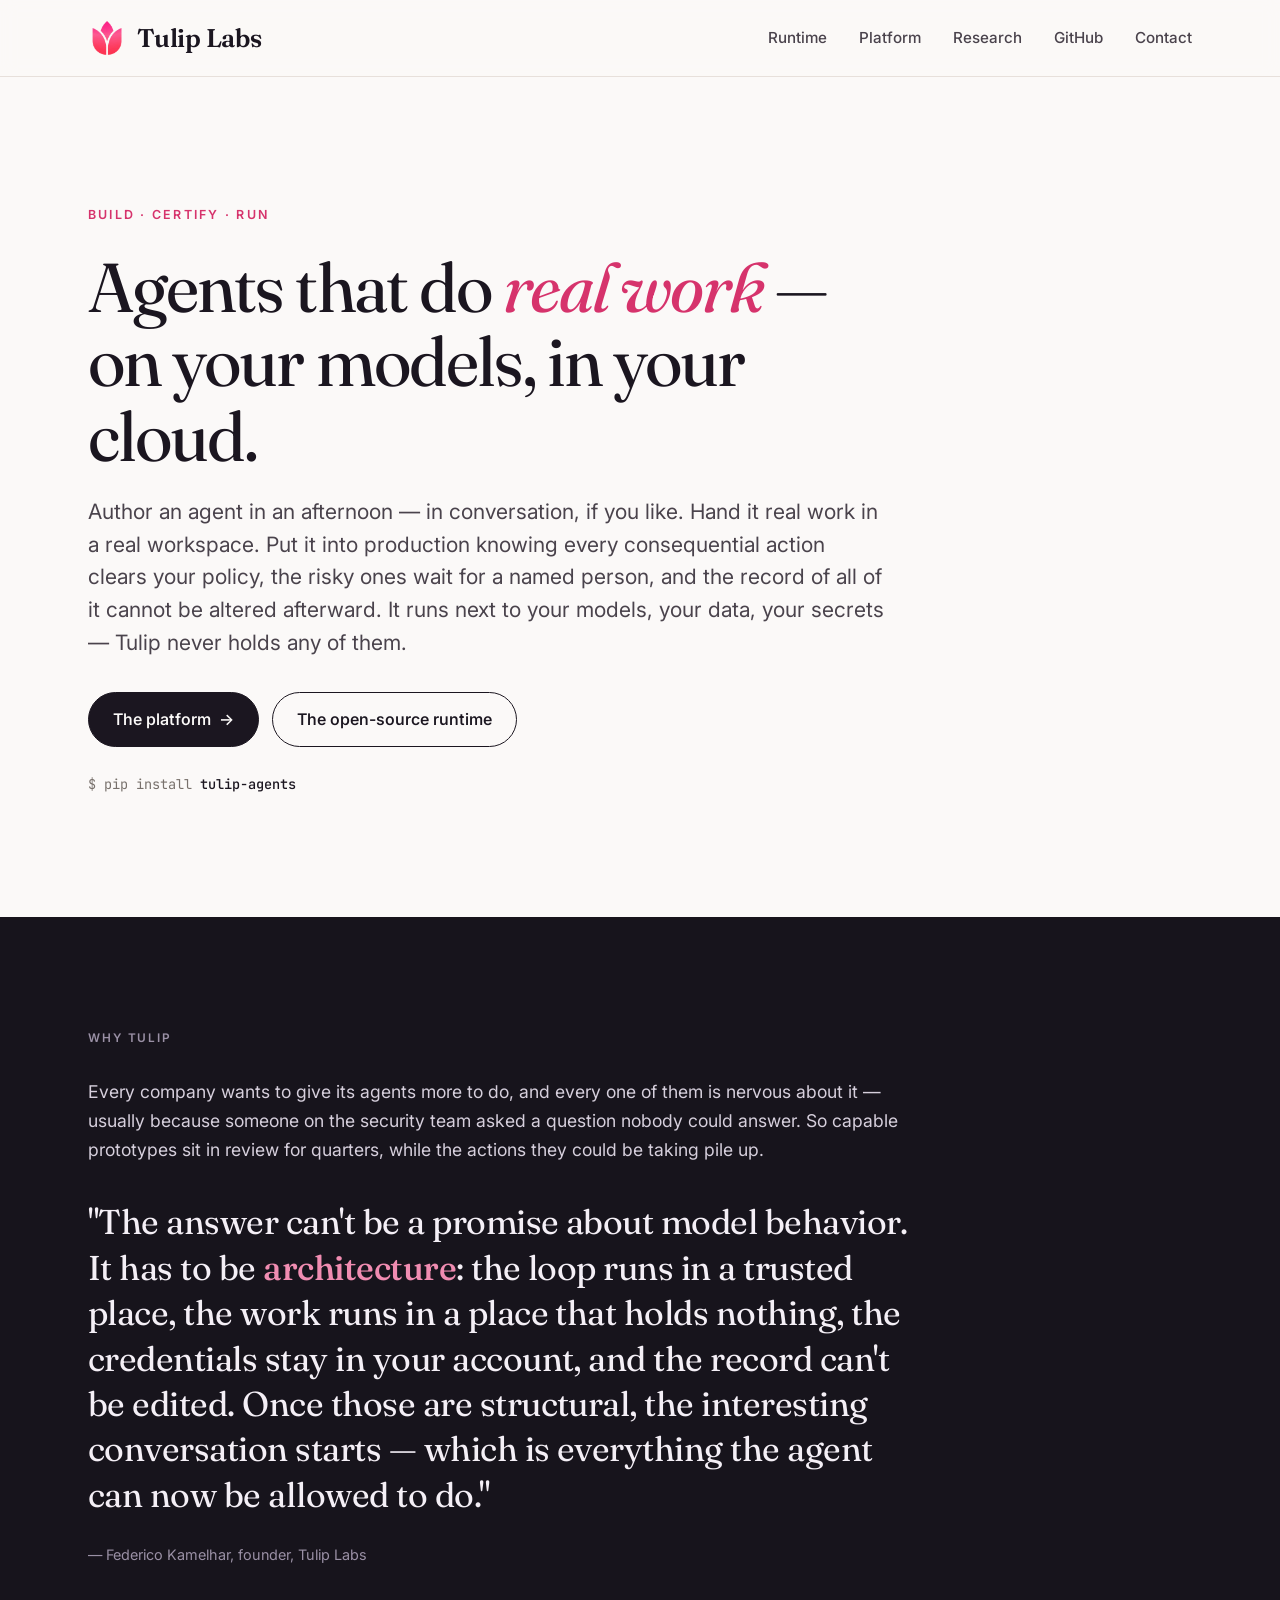
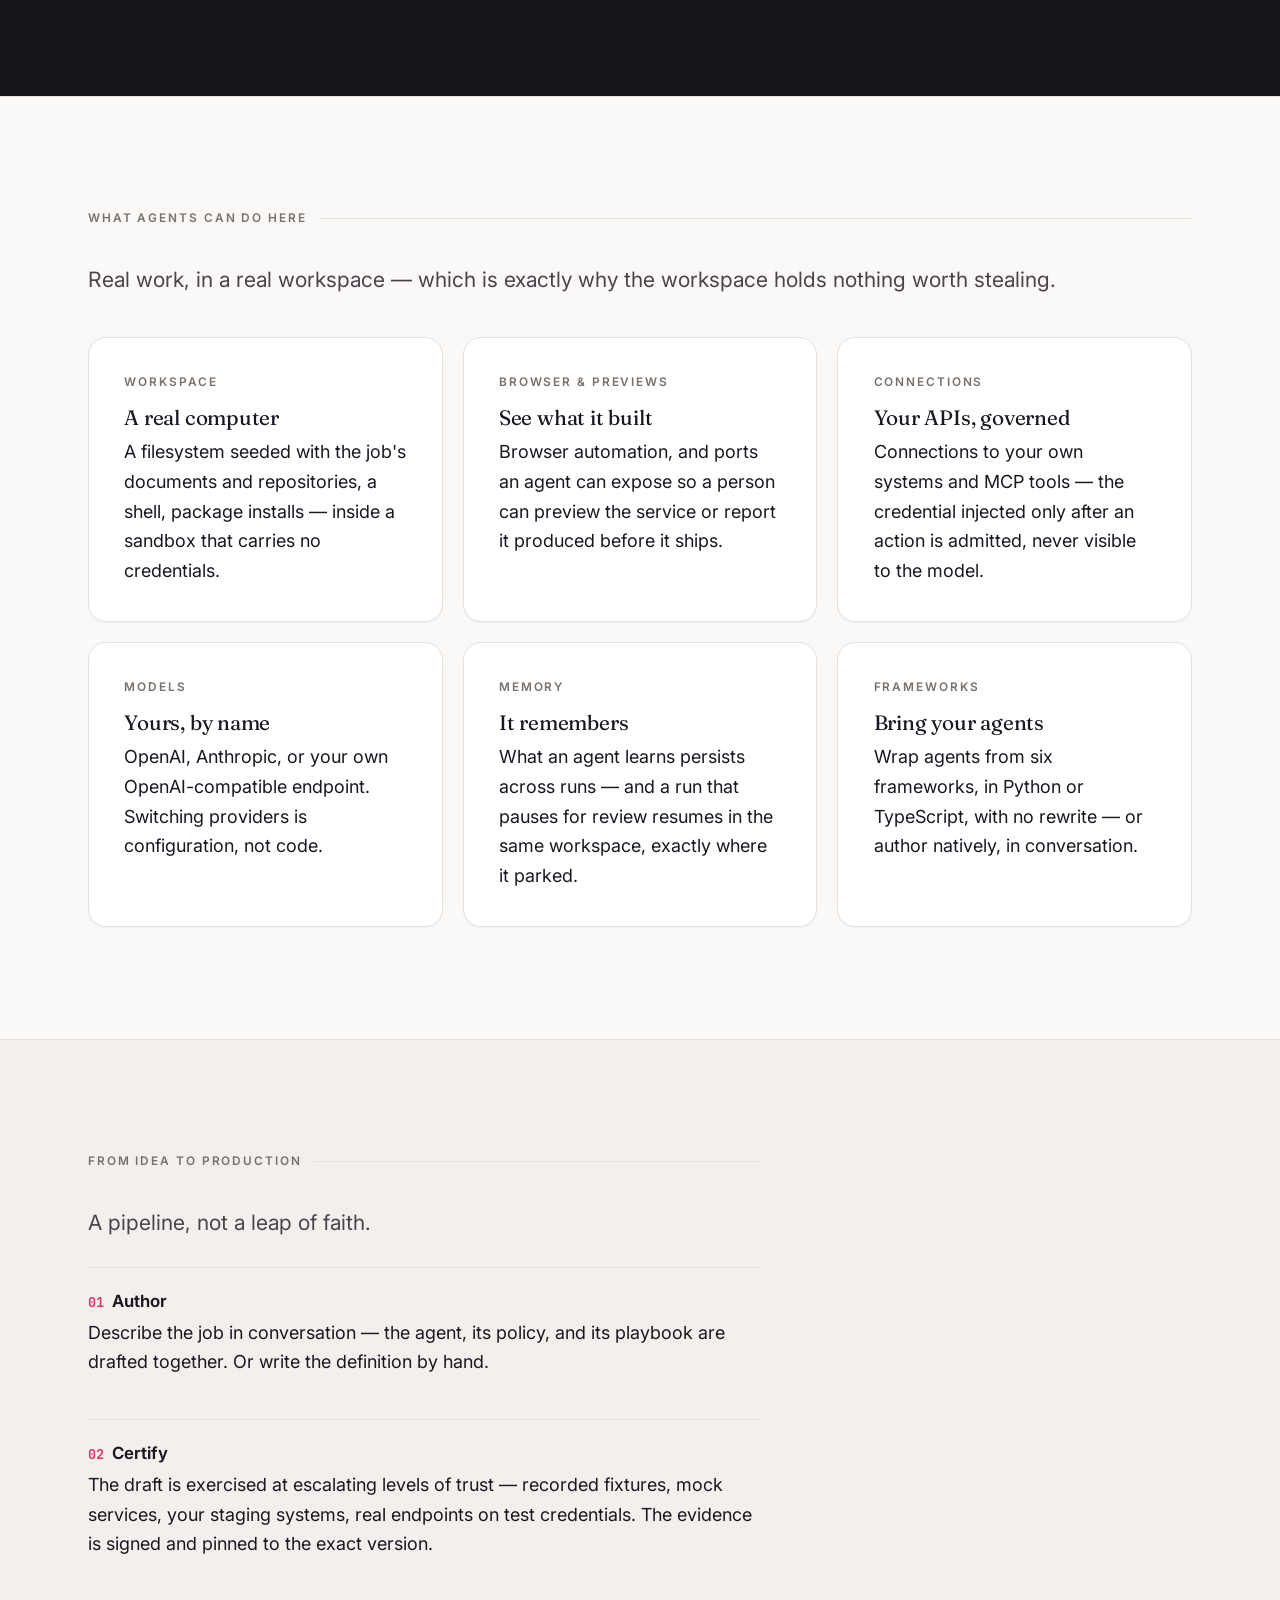
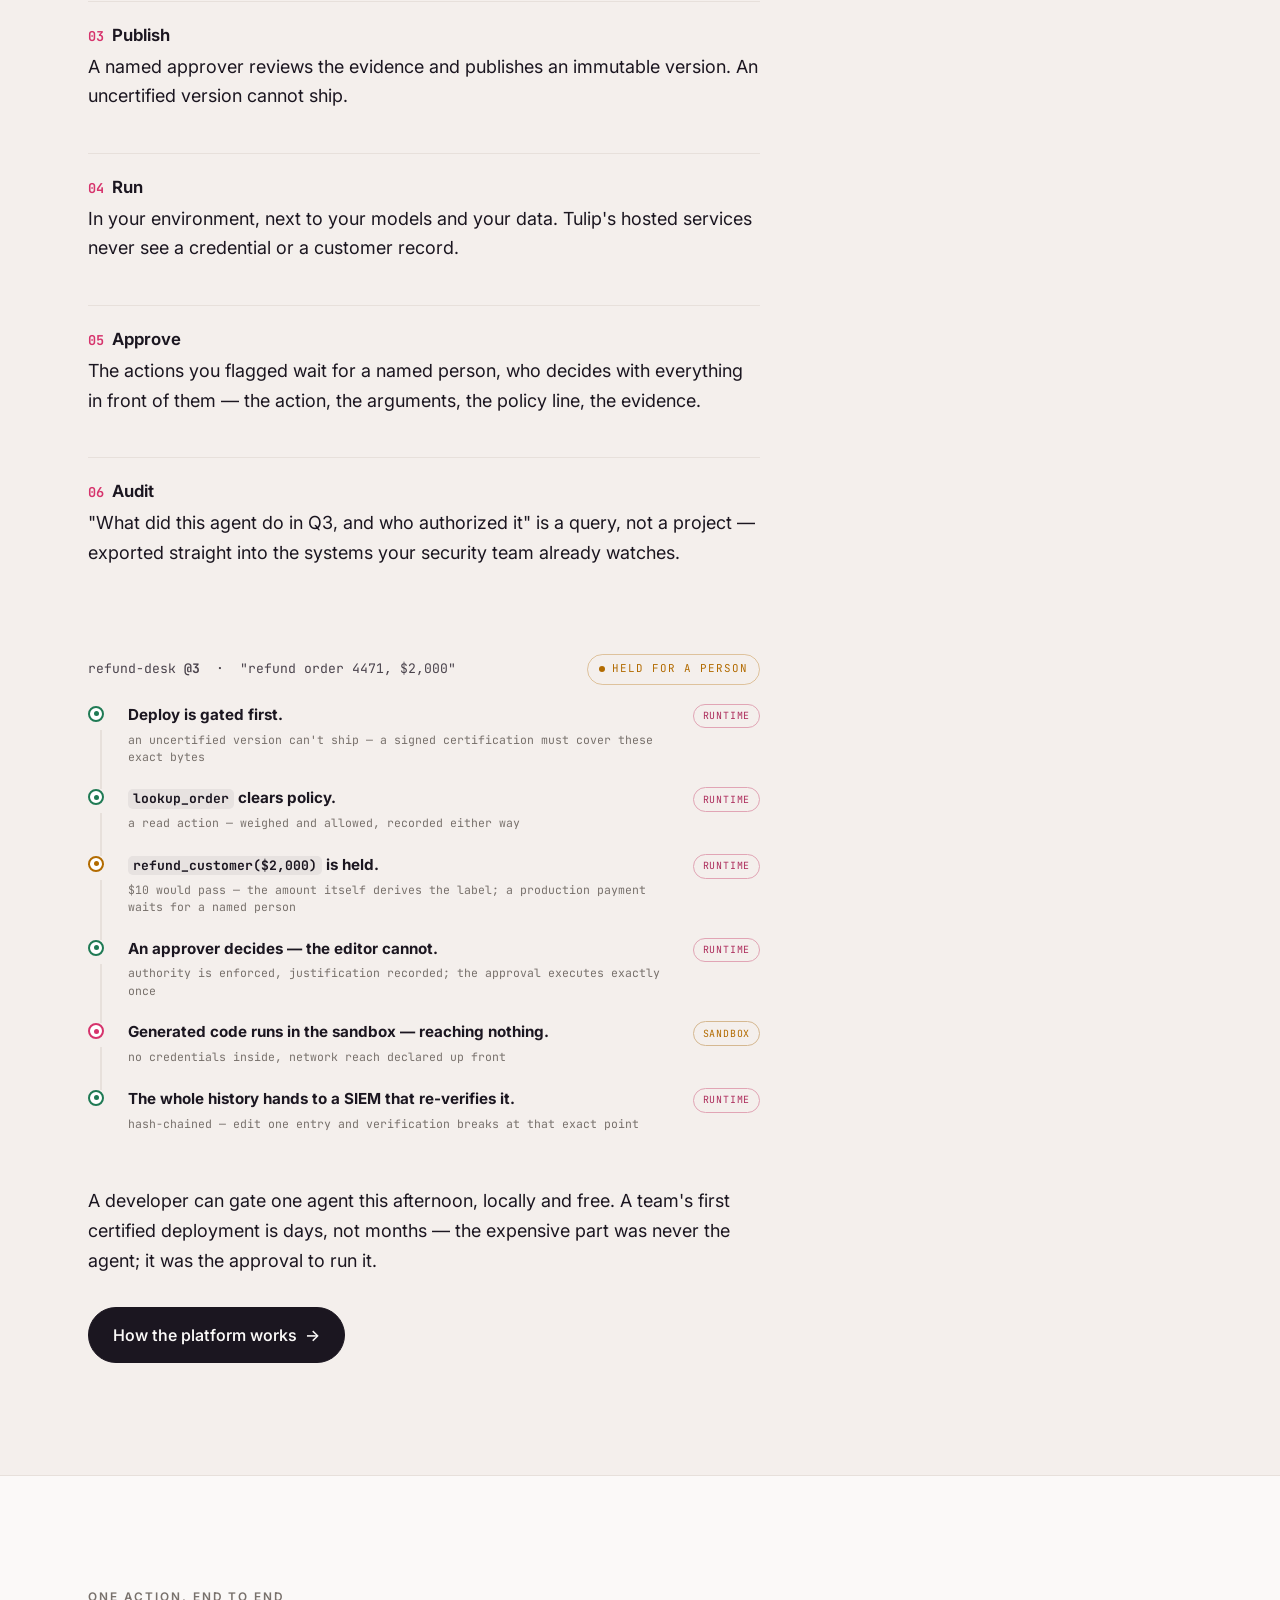
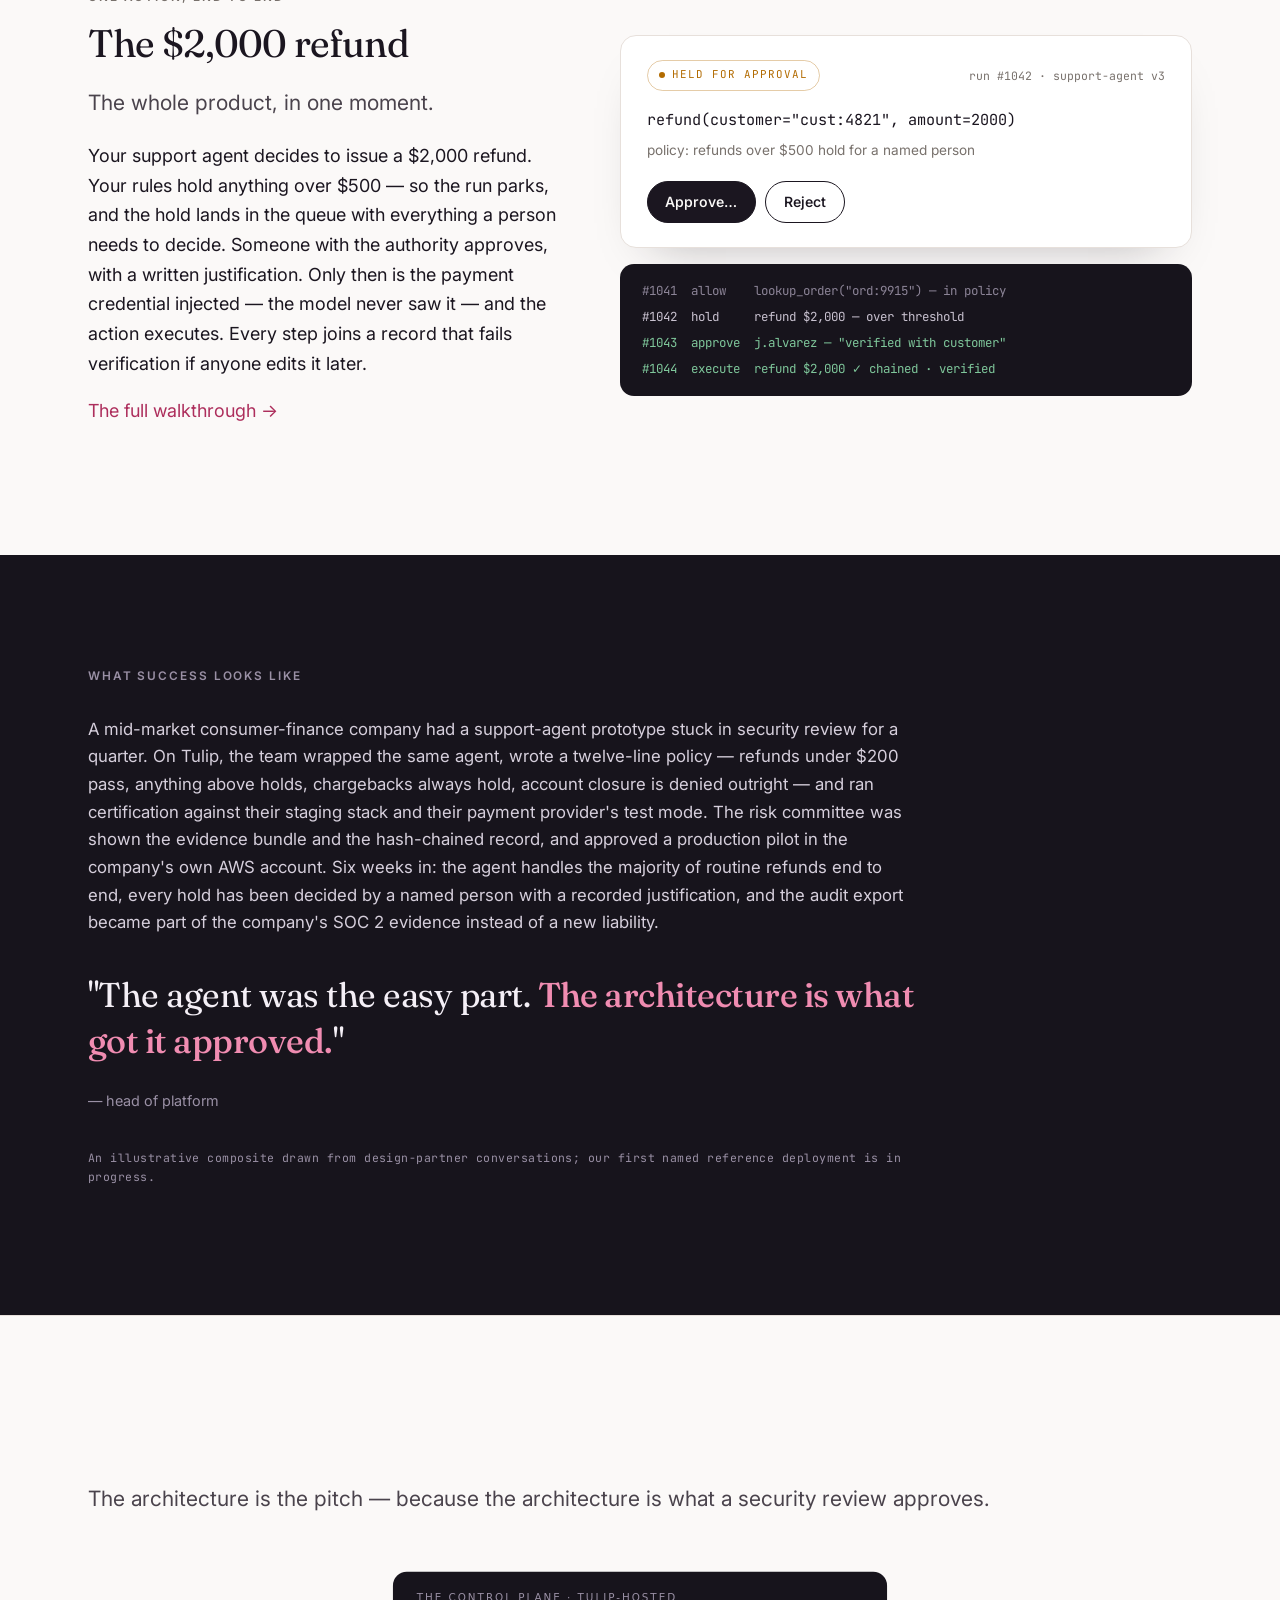
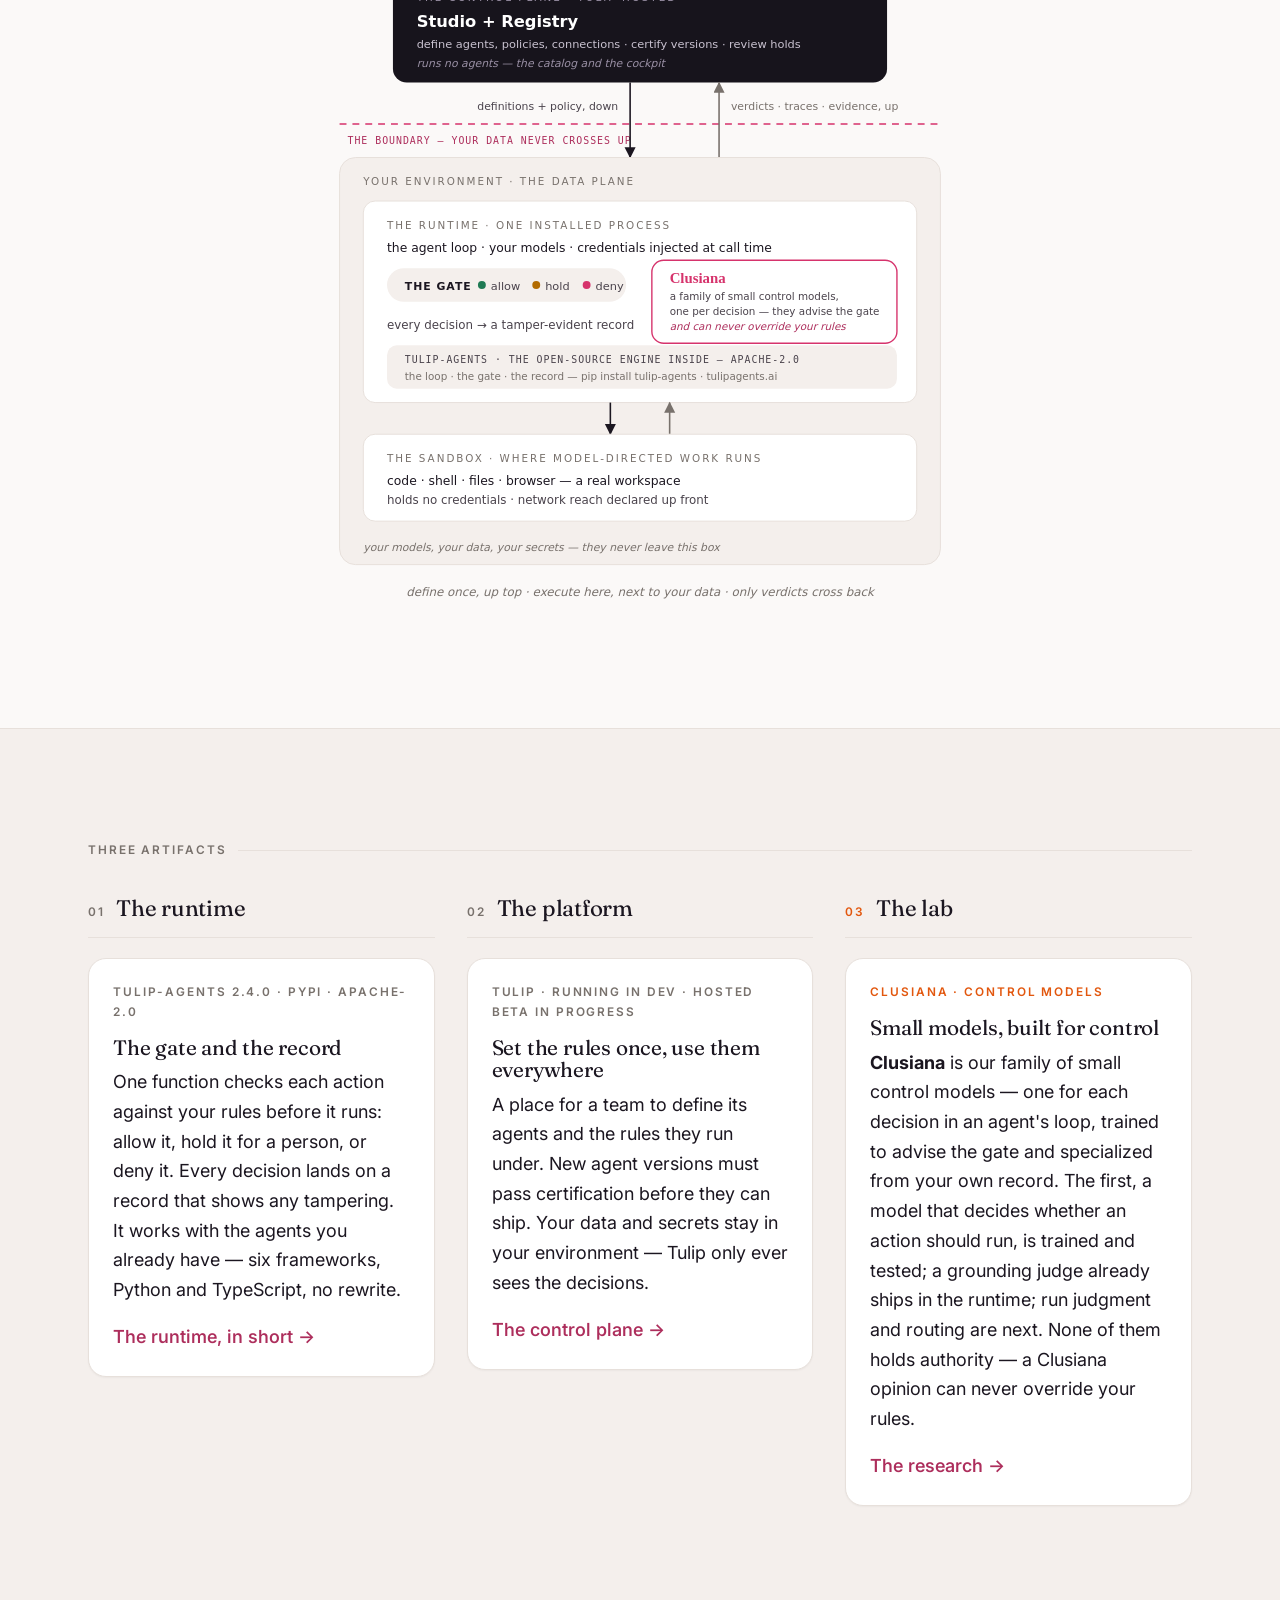
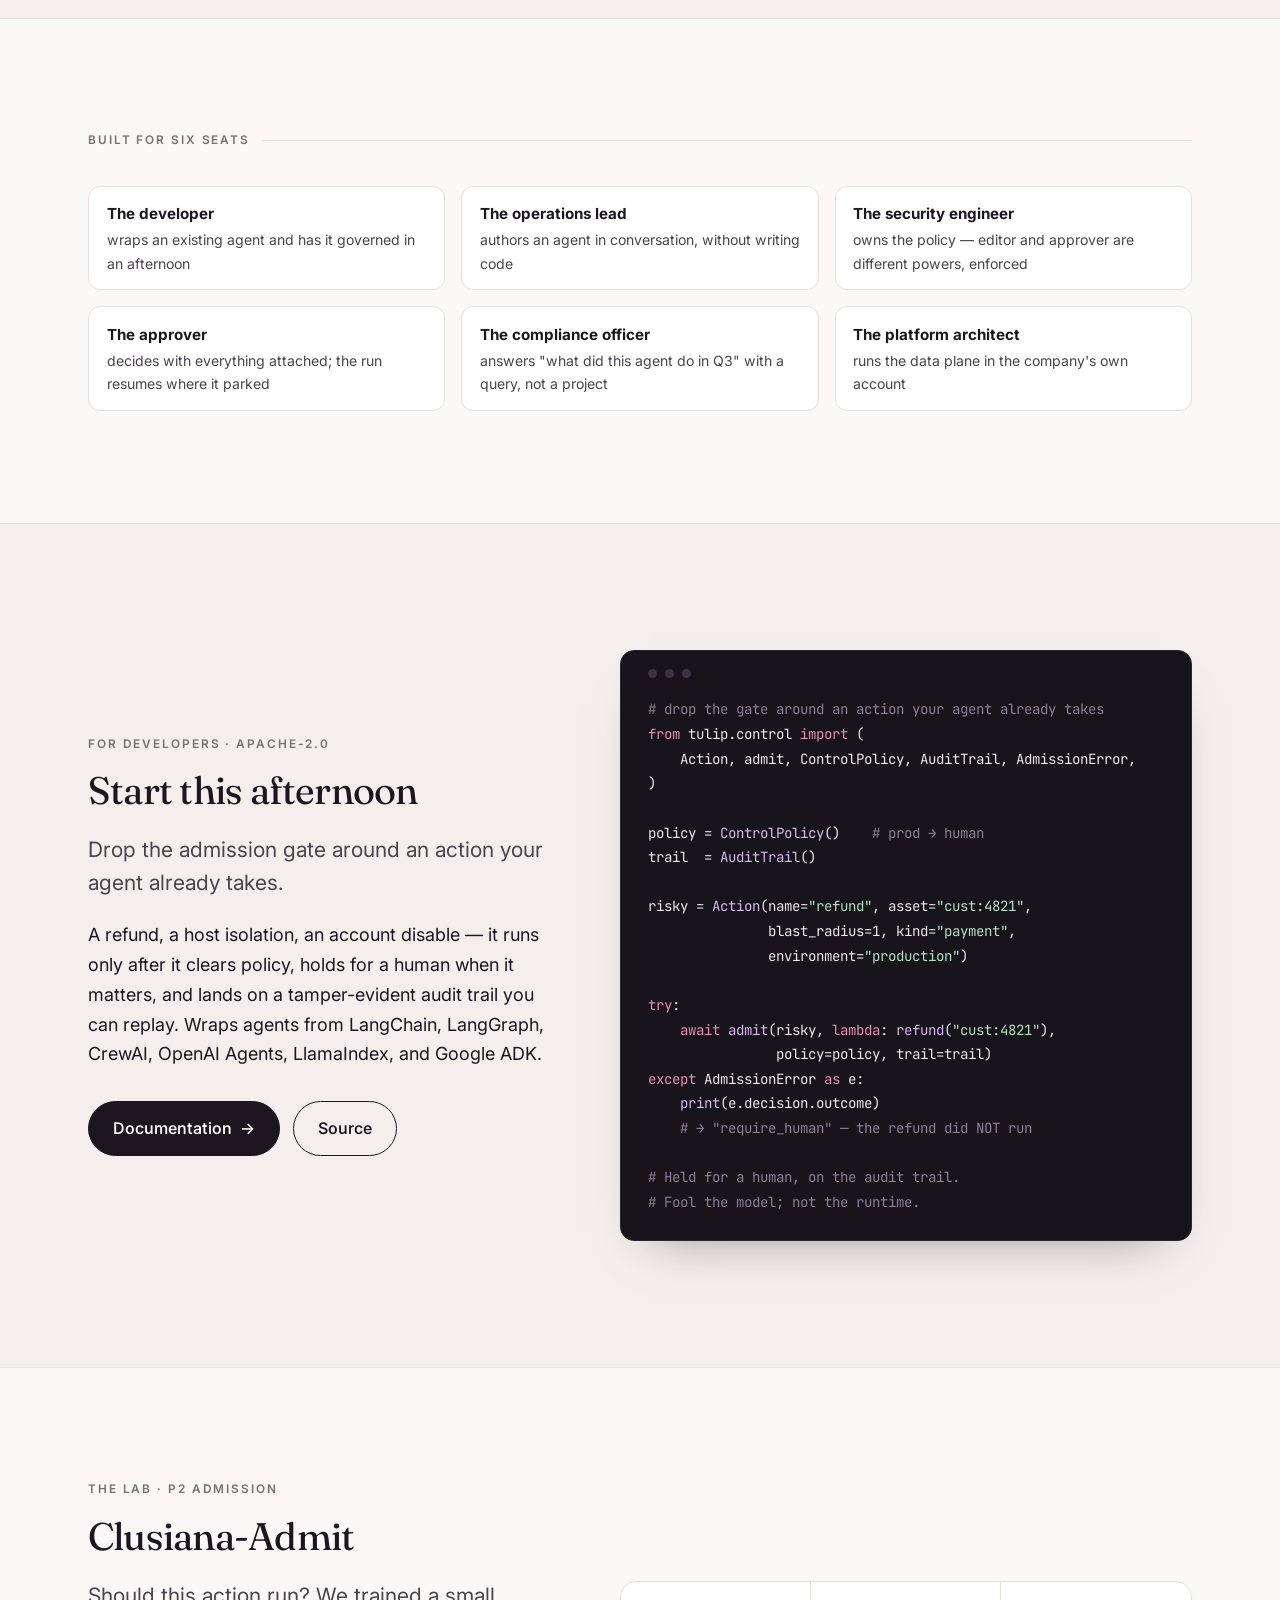
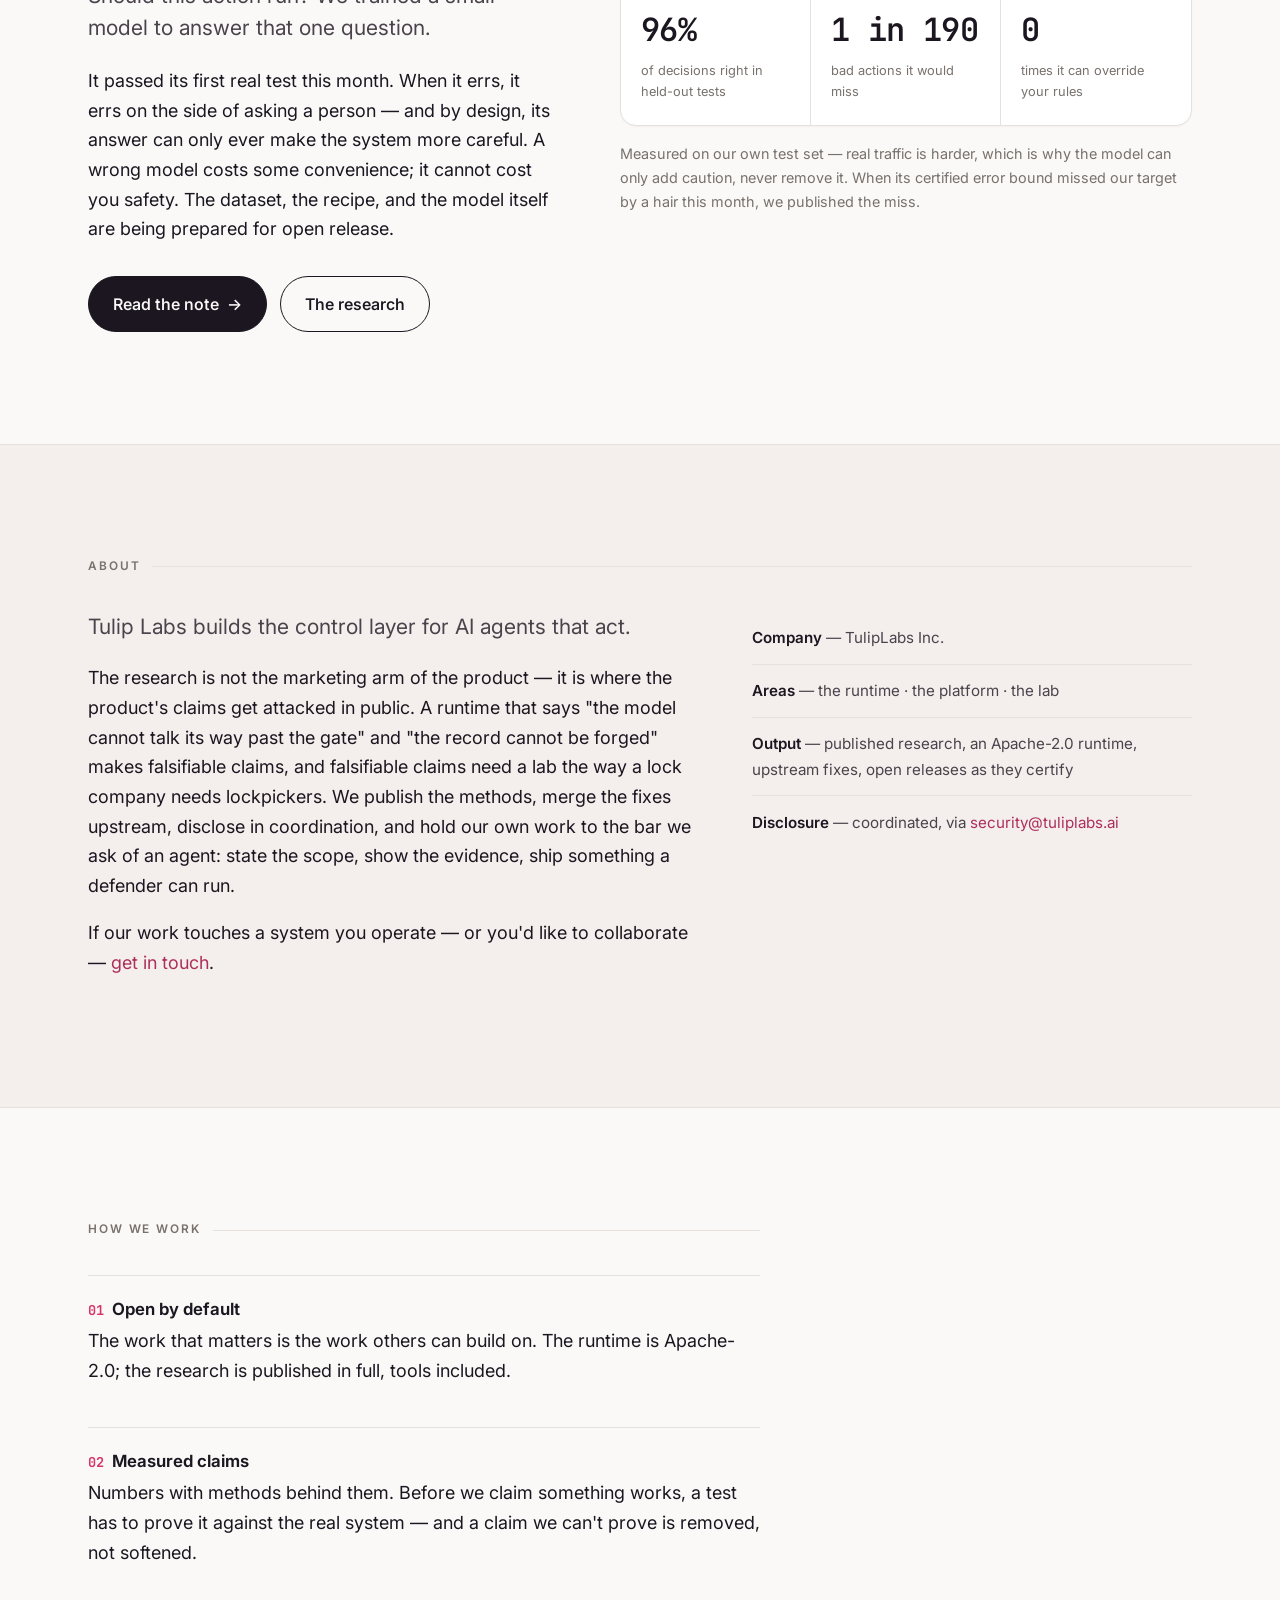
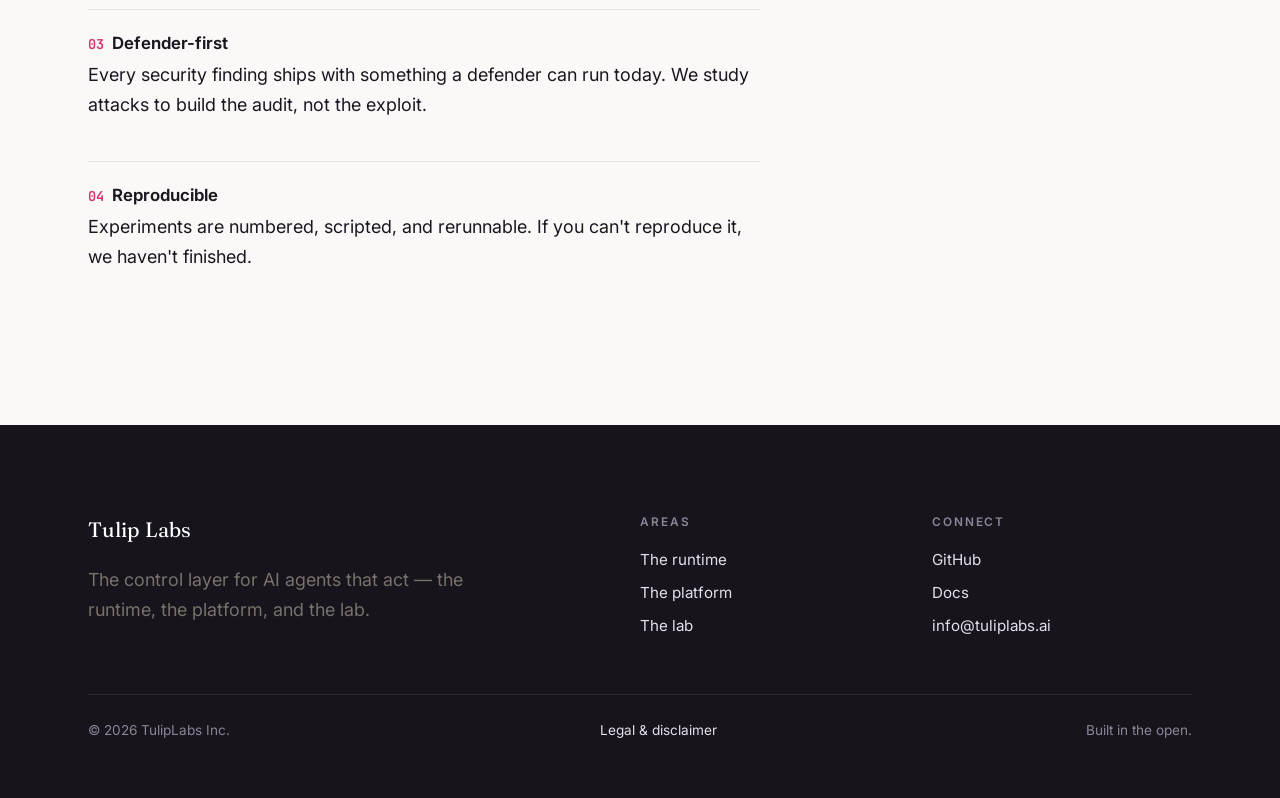
==== index.html @ abe746c6 "Index: the governed-run rail, the composite success story, and the six-seat strip The pipeline secti" ====
<!doctype html>
<html lang="en">
<head>
  <meta charset="utf-8">
  <meta name="viewport" content="width=device-width, initial-scale=1">
  <title>Tulip Labs — build, certify, and run AI agents that do real work</title>
  <meta name="description" content="Build, certify, and run AI agents that do real work — on your own models and infrastructure. Every consequential action clears your policy, the risky ones wait for a named person, and the record cannot be altered. Open-source runtime; Clusiana control models.">
  <link rel="icon" href="assets/tulip-mark-pink.png" type="image/png">
  <link rel="apple-touch-icon" href="assets/tulip-mark-pink.png">
  <meta name="theme-color" content="#FBF9F8">
  <link rel="canonical" href="https://tuliplabs.ai/">

  <!-- Open Graph -->
  <meta property="og:type" content="website">
  <meta property="og:site_name" content="Tulip Labs">
  <meta property="og:title" content="Tulip Labs — agents that do real work, on your models, in your cloud">
  <meta property="og:description" content="Author an agent in an afternoon, certify it on evidence, and run it in production — every consequential action cleared by your policy, the risky ones waiting for a named person, all of it on a tamper-evident record.">
  <meta property="og:url" content="https://tuliplabs.ai/">
  <meta property="og:image" content="https://tuliplabs.ai/assets/og-card.png">
  <meta property="og:image:width" content="1200">
  <meta property="og:image:height" content="630">
  <meta property="og:image:alt" content="Tulip Labs — the control layer for AI agents that act.">
  <meta name="twitter:card" content="summary_large_image">
  <meta name="twitter:image" content="https://tuliplabs.ai/assets/og-card.png">

  <script type="application/ld+json">
  {
    "@context": "https://schema.org",
    "@type": "Organization",
    "name": "Tulip Labs",
    "url": "https://tuliplabs.ai/",
    "description": "Tulip Labs builds the control layer for AI agents that act: an open-source control runtime, the Tulip authorization control plane, and the Clusiana control models.",
    "logo": "https://tuliplabs.ai/assets/tulip-mark-pink.png",
    "sameAs": ["https://github.com/tuliplabs-ai", "https://tulipagents.ai/"]
  }
  </script>

  <link rel="preconnect" href="https://fonts.googleapis.com">
  <link rel="preconnect" href="https://fonts.gstatic.com" crossorigin>
  <link href="https://fonts.googleapis.com/css2?family=Fraunces:ital,opsz,wght@0,9..144,360..600;1,9..144,400..560&family=Inter:wght@400;500;600;650&family=JetBrains+Mono:wght@500;600&display=swap" rel="stylesheet">
  <link rel="stylesheet" href="styles.css">
</head>
<body>

<header class="site-head">
  <div class="wrap">
    <a class="brand" href="/" aria-label="Tulip Labs home">
      <img class="brand-mark" src="assets/tulip-mark-pink.png" width="38" height="38" alt="">
      <span class="wordmark">Tulip <b>Labs</b></span>
    </a>
    <nav class="nav">
      <a href="open-source.html">Runtime</a>
      <a href="platform.html">Platform</a>
      <a href="research.html">Research</a>
      <a class="hide-sm" href="https://github.com/tuliplabs-ai">GitHub</a>
      <a href="contact.html">Contact</a>
    </nav>
  </div>
</header>

<main>

  <!-- HERO — the press release headline -->
  <section class="hero">
    <div class="wrap">
      <div class="col">
        <p class="kicker">Build · Certify · Run</p>
        <h1>Agents that do <span class="accent">real work</span> — on your models, in your cloud.</h1>
        <p class="lede">Author an agent in an afternoon — in conversation, if you like. Hand it real work in a real workspace. Put it into production knowing every consequential action clears your policy, the risky ones wait for a named person, and the record of all of it cannot be altered afterward. It runs next to your models, your data, your secrets — Tulip never holds any of them.</p>
        <div class="btn-row">
          <a class="btn btn--primary" href="platform.html">The platform <span class="arrow">→</span></a>
          <a class="btn btn--ghost" href="open-source.html">The open-source runtime</a>
        </div>
        <p class="pip">$ pip install <b>tulip-agents</b></p>
      </div>
    </div>
  </section>

  <!-- THE PROBLEM + THE QUOTE -->
  <section class="band band--ink">
    <div class="wrap">
      <div class="col" style="max-width:52rem">
        <p class="label" style="margin-bottom:1.8rem">Why Tulip</p>
        <p style="font-size:1.1rem;color:#D6CFDC;margin-bottom:2.2rem">Every company wants to give its agents more to do, and every one of them is nervous about it — usually because someone on the security team asked a question nobody could answer. So capable prototypes sit in review for quarters, while the actions they could be taking pile up.</p>
        <p class="thesis">"The answer can't be a promise about model behavior. It has to be <b>architecture</b>: the loop runs in a trusted place, the work runs in a place that holds nothing, the credentials stay in your account, and the record can't be edited. Once those are structural, the interesting conversation starts — which is everything the agent can now be allowed to do."</p>
        <p class="quote-attr">— Federico Kamelhar, founder, Tulip Labs</p>
      </div>
    </div>
  </section>

  <!-- WHAT AGENTS CAN DO -->
  <section>
    <div class="wrap">
      <div class="eyebrow-row"><span class="label">What agents can do here</span><span class="line"></span></div>
      <p class="lede" style="margin-bottom:2.5rem">Real work, in a real workspace — which is exactly why the workspace holds nothing worth stealing.</p>
      <div class="grid-3">
        <div class="card"><span class="label">Workspace</span><h3>A real computer</h3><p>A filesystem seeded with the job's documents and repositories, a shell, package installs — inside a sandbox that carries no credentials.</p></div>
        <div class="card"><span class="label">Browser &amp; previews</span><h3>See what it built</h3><p>Browser automation, and ports an agent can expose so a person can preview the service or report it produced before it ships.</p></div>
        <div class="card"><span class="label">Connections</span><h3>Your APIs, governed</h3><p>Connections to your own systems and MCP tools — the credential injected only after an action is admitted, never visible to the model.</p></div>
        <div class="card"><span class="label">Models</span><h3>Yours, by name</h3><p>OpenAI, Anthropic, or your own OpenAI-compatible endpoint. Switching providers is configuration, not code.</p></div>
        <div class="card"><span class="label">Memory</span><h3>It remembers</h3><p>What an agent learns persists across runs — and a run that pauses for review resumes in the same workspace, exactly where it parked.</p></div>
        <div class="card"><span class="label">Frameworks</span><h3>Bring your agents</h3><p>Wrap agents from six frameworks, in Python or TypeScript, with no rewrite — or author natively, in conversation.</p></div>
      </div>
    </div>
  </section>

  <!-- FROM IDEA TO PRODUCTION -->
  <section class="band">
    <div class="wrap">
      <div class="col">
        <div class="eyebrow-row"><span class="label">From idea to production</span><span class="line"></span></div>
        <p class="lede" style="margin-bottom:1.7rem">A pipeline, not a leap of faith.</p>
        <div class="principle">
          <h3><span class="idx">01</span>Author</h3>
          <p>Describe the job in conversation — the agent, its policy, and its playbook are drafted together. Or write the definition by hand.</p>
        </div>
        <div class="principle">
          <h3><span class="idx">02</span>Certify</h3>
          <p>The draft is exercised at escalating levels of trust — recorded fixtures, mock services, your staging systems, real endpoints on test credentials. The evidence is signed and pinned to the exact version.</p>
        </div>
        <div class="principle">
          <h3><span class="idx">03</span>Publish</h3>
          <p>A named approver reviews the evidence and publishes an immutable version. An uncertified version cannot ship.</p>
        </div>
        <div class="principle">
          <h3><span class="idx">04</span>Run</h3>
          <p>In your environment, next to your models and your data. Tulip's hosted services never see a credential or a customer record.</p>
        </div>
        <div class="principle">
          <h3><span class="idx">05</span>Approve</h3>
          <p>The actions you flagged wait for a named person, who decides with everything in front of them — the action, the arguments, the policy line, the evidence.</p>
        </div>
        <div class="principle">
          <h3><span class="idx">06</span>Audit</h3>
          <p>"What did this agent do in Q3, and who authorized it" is a query, not a project — exported straight into the systems your security team already watches.</p>
        </div>
        <div class="rail">
          <div class="rail-top"><span class="rt">refund-desk <b>@3</b> &nbsp;·&nbsp; "refund order 4471, $2,000"</span><span class="status wip">held for a person</span></div>
          <div class="step allow">
            <span class="dot"><i></i></span>
            <span class="txt"><b>Deploy is gated first.</b><span class="sub">an uncertified version can't ship — a signed certification must cover these exact bytes</span></span>
            <span class="where gw">runtime</span>
          </div>
          <div class="step allow">
            <span class="dot"><i></i></span>
            <span class="txt"><b><code>lookup_order</code> clears policy.</b><span class="sub">a read action — weighed and allowed, recorded either way</span></span>
            <span class="where gw">runtime</span>
          </div>
          <div class="step hold">
            <span class="dot"><i></i></span>
            <span class="txt"><b><code>refund_customer($2,000)</code> is held.</b><span class="sub">$10 would pass — the amount itself derives the label; a production payment waits for a named person</span></span>
            <span class="where gw">runtime</span>
          </div>
          <div class="step allow">
            <span class="dot"><i></i></span>
            <span class="txt"><b>An approver decides — the editor cannot.</b><span class="sub">authority is enforced, justification recorded; the approval executes exactly once</span></span>
            <span class="where gw">runtime</span>
          </div>
          <div class="step exec">
            <span class="dot"><i></i></span>
            <span class="txt"><b>Generated code runs in the sandbox — reaching nothing.</b><span class="sub">no credentials inside, network reach declared up front</span></span>
            <span class="where sb">sandbox</span>
          </div>
          <div class="step allow">
            <span class="dot"><i></i></span>
            <span class="txt"><b>The whole history hands to a SIEM that re-verifies it.</b><span class="sub">hash-chained — edit one entry and verification breaks at that exact point</span></span>
            <span class="where gw">runtime</span>
          </div>
        </div>
        <p style="margin-top:2rem">A developer can gate one agent this afternoon, locally and free. A team's first certified deployment is days, not months — the expensive part was never the agent; it was the approval to run it.</p>
        <div class="btn-row">
          <a class="btn btn--primary" href="platform.html">How the platform works <span class="arrow">→</span></a>
        </div>
      </div>
    </div>
  </section>

  <!-- THE MOMENT -->
  <section>
    <div class="wrap">
      <div class="work">
        <div class="work__copy">
          <p class="label" style="margin-bottom:1rem">One action, end to end</p>
          <h2>The $2,000 refund</h2>
          <p class="lede" style="margin-bottom:1.3rem">The whole product, in one moment.</p>
          <p>Your support agent decides to issue a $2,000 refund. Your rules hold anything over $500 — so the run parks, and the hold lands in the queue with everything a person needs to decide. Someone with the authority approves, with a written justification. Only then is the payment credential injected — the model never saw it — and the action executes. Every step joins a record that fails verification if anyone edits it later.</p>
          <p><a class="more" href="platform.html">The full walkthrough →</a></p>
        </div>
        <div class="work__media">
          <div class="mock" aria-hidden="true">
            <div class="mock-card">
              <div class="mock-head"><span class="status wip">Held for approval</span><span class="mock-id">run #1042 · support-agent v3</span></div>
              <p class="mock-action">refund(customer="cust:4821", amount=2000)</p>
              <p class="mock-policy">policy: refunds over $500 hold for a named person</p>
              <div class="mock-btns"><span class="btn btn--primary">Approve…</span><span class="btn btn--ghost">Reject</span></div>
            </div>
            <div class="mock-record">
              <span class="mut">#1041&nbsp; allow&nbsp;&nbsp;&nbsp; lookup_order("ord:9915") — in policy</span>
              <span>#1042&nbsp; hold&nbsp;&nbsp;&nbsp;&nbsp; refund $2,000 — over threshold</span>
              <span class="ok">#1043&nbsp; approve&nbsp; j.alvarez — "verified with customer"</span>
              <span class="ok">#1044&nbsp; execute&nbsp; refund $2,000 ✓ chained · verified</span>
            </div>
          </div>
        </div>
      </div>
    </div>
  </section>


  <!-- WHAT SUCCESS LOOKS LIKE -->
  <section class="band band--ink">
    <div class="wrap">
      <div class="col" style="max-width:52rem">
        <p class="label" style="margin-bottom:1.8rem">What success looks like</p>
        <p style="font-size:1.05rem;color:#D6CFDC;margin-bottom:2.2rem">A mid-market consumer-finance company had a support-agent prototype stuck in security review for a quarter. On Tulip, the team wrapped the same agent, wrote a twelve-line policy — refunds under $200 pass, anything above holds, chargebacks always hold, account closure is denied outright — and ran certification against their staging stack and their payment provider's test mode. The risk committee was shown the evidence bundle and the hash-chained record, and approved a production pilot in the company's own AWS account. Six weeks in: the agent handles the majority of routine refunds end to end, every hold has been decided by a named person with a recorded justification, and the audit export became part of the company's SOC&nbsp;2 evidence instead of a new liability.</p>
        <p class="thesis">"The agent was the easy part. <b>The architecture is what got it approved.</b>"</p>
        <p class="quote-attr">— head of platform</p>
        <p class="story-note">An illustrative composite drawn from design-partner conversations; our first named reference deployment is in progress.</p>
      </div>
    </div>
  </section>

  <!-- THE ARCHITECTURE, AT A GLANCE -->
  <section>
    <div class="wrap">
      <div class="eyebrow-row"><span class="label">The architecture, at a glance</span><span class="line"></span></div>
      <p class="lede" style="margin-bottom:2.5rem">The architecture is the pitch — because the architecture is what a security review approves.</p>
      <div style="max-width:42rem;margin:0 auto">
        <img src="assets/architecture.svg" width="680" height="668" style="width:100%;height:auto;display:block" alt="Two planes. The Tulip-hosted control plane — Studio and Registry — defines agents, policies and connections, certifies versions, and reviews holds; it runs no agents. Definitions and policy flow down; verdicts, traces and evidence flow up; your data never crosses the boundary. In your environment, the runtime — one installed process — runs the agent loop with your models, injects credentials at call time, passes every action through the gate (allow, hold, deny) onto a tamper-evident record. Inside the runtime: tulip-agents, the open-source engine — the loop, the gate, and the record. Clusiana, a family of small control models, one per decision, advises the gate and can never override your rules. Model-directed work runs in a sandbox that holds no credentials, with network reach declared up front.">
      </div>
    </div>
  </section>

  <!-- THREE ARTIFACTS -->
  <section class="band">
    <div class="wrap">
      <div class="eyebrow-row"><span class="label">Three artifacts</span><span class="line"></span></div>
      <div class="pillars pillars--three">
        <div class="pillar">
          <div class="pillar__head"><span class="label">01</span><h3>The runtime</h3></div>
          <div class="card">
            <span class="label">tulip-agents 2.4.0 · PyPI · Apache-2.0</span>
            <h3>The gate and the record</h3>
            <p>One function checks each action against your rules before it runs: allow it, hold it for a person, or deny it. Every decision lands on a record that shows any tampering. It works with the agents you already have — six frameworks, Python and TypeScript, no rewrite.</p>
            <p><a class="more" href="open-source.html">The runtime, in short →</a></p>
          </div>
        </div>
        <div class="pillar">
          <div class="pillar__head"><span class="label">02</span><h3>The platform</h3></div>
          <div class="card">
            <span class="label">Tulip · running in dev · hosted beta in progress</span>
            <h3>Set the rules once, use them everywhere</h3>
            <p>A place for a team to define its agents and the rules they run under. New agent versions must pass certification before they can ship. Your data and secrets stay in your environment — Tulip only ever sees the decisions.</p>
            <p><a class="more" href="platform.html">The control plane →</a></p>
          </div>
        </div>
        <div class="pillar pillar--research">
          <div class="pillar__head"><span class="label teal">03</span><h3>The lab</h3></div>
          <div class="card">
            <span class="label teal">Clusiana · control models</span>
            <h3>Small models, built for control</h3>
            <p><b>Clusiana</b> is our family of small control models — one for each decision in an agent's loop, trained to advise the gate and specialized from your own record. The first, a model that decides whether an action should run, is trained and tested; a grounding judge already ships in the runtime; run judgment and routing are next. None of them holds authority — a Clusiana opinion can never override your rules.</p>
            <p><a class="more" href="research.html">The research →</a></p>
          </div>
        </div>
      </div>
    </div>
  </section>


  <!-- BUILT FOR SIX SEATS -->
  <section>
    <div class="wrap">
      <div class="eyebrow-row"><span class="label">Built for six seats</span><span class="line"></span></div>
      <div class="seat-strip">
        <a class="seat-chip" href="platform.html#seats"><b>The developer</b>wraps an existing agent and has it governed in an afternoon</a>
        <a class="seat-chip" href="platform.html#seats"><b>The operations lead</b>authors an agent in conversation, without writing code</a>
        <a class="seat-chip" href="platform.html#seats"><b>The security engineer</b>owns the policy — editor and approver are different powers, enforced</a>
        <a class="seat-chip" href="platform.html#seats"><b>The approver</b>decides with everything attached; the run resumes where it parked</a>
        <a class="seat-chip" href="platform.html#seats"><b>The compliance officer</b>answers "what did this agent do in Q3" with a query, not a project</a>
        <a class="seat-chip" href="platform.html#seats"><b>The platform architect</b>runs the data plane in the company's own account</a>
      </div>
    </div>
  </section>

  <!-- FOR DEVELOPERS -->
  <section class="band">
    <div class="wrap">
      <div class="work">
        <div class="work__copy">
          <p class="label" style="margin-bottom:1rem">For developers · Apache-2.0</p>
          <h2>Start this afternoon</h2>
          <p class="lede" style="margin-bottom:1.3rem">Drop the admission gate around an action your agent already takes.</p>
          <p>A refund, a host isolation, an account disable — it runs only after it clears policy, holds for a human when it matters, and lands on a tamper-evident audit trail you can replay. Wraps agents from LangChain, LangGraph, CrewAI, OpenAI Agents, LlamaIndex, and Google ADK.</p>
          <div class="btn-row">
            <a class="btn btn--primary" href="https://tulipagents.ai/">Documentation <span class="arrow">→</span></a>
            <a class="btn btn--ghost" href="https://github.com/tuliplabs-ai/sdk-python">Source</a>
          </div>
        </div>
        <div class="work__media">
          <pre class="code"><span class="c"># drop the gate around an action your agent already takes</span>
<span class="k">from</span> tulip.control <span class="k">import</span> (
    Action, admit, ControlPolicy, AuditTrail, AdmissionError,
)

policy = <span class="fn">ControlPolicy</span>()    <span class="c"># prod → human</span>
trail  = <span class="fn">AuditTrail</span>()

risky = <span class="fn">Action</span>(name=<span class="s">"refund"</span>, asset=<span class="s">"cust:4821"</span>,
               blast_radius=1, kind=<span class="s">"payment"</span>,
               environment=<span class="s">"production"</span>)

<span class="k">try</span>:
    <span class="k">await</span> <span class="fn">admit</span>(risky, <span class="k">lambda</span>: <span class="fn">refund</span>(<span class="s">"cust:4821"</span>),
                policy=policy, trail=trail)
<span class="k">except</span> AdmissionError <span class="k">as</span> e:
    <span class="fn">print</span>(e.decision.outcome)
    <span class="c"># → "require_human" — the refund did NOT run</span>

<span class="c"># Held for a human, on the audit trail.</span>
<span class="c"># Fool the model; not the runtime.</span></pre>
        </div>
      </div>
    </div>
  </section>

  <!-- THE LAB RESULT -->
  <section>
    <div class="wrap">
      <div class="work flip">
        <div class="work__media">
          <div class="stats">
            <div class="stat"><div class="n">96%</div><div class="k">of decisions right in held-out tests</div></div>
            <div class="stat"><div class="n">1 in 190</div><div class="k">bad actions it would miss</div></div>
            <div class="stat"><div class="n">0</div><div class="k">times it can override your rules</div></div>
          </div>
          <p class="muted" style="font-size:0.9rem;margin-top:1rem">Measured on our own test set — real traffic is harder, which is why the model can only add caution, never remove it. When its certified error bound missed our target by a hair this month, we published the miss.</p>
        </div>
        <div class="work__copy">
          <p class="label" style="margin-bottom:1rem">The lab · P2 Admission</p>
          <h2>Clusiana-Admit</h2>
          <p class="lede" style="margin-bottom:1.3rem">Should this action run? We trained a small model to answer that one question.</p>
          <p>It passed its first real test this month. When it errs, it errs on the side of asking a person — and by design, its answer can only ever make the system more careful. A wrong model costs some convenience; it cannot cost you safety. The dataset, the recipe, and the model itself are being prepared for open release.</p>
          <div class="btn-row">
            <a class="btn btn--primary" href="notes/clusiana-admit.html">Read the note <span class="arrow">→</span></a>
            <a class="btn btn--ghost" href="research.html">The research</a>
          </div>
        </div>
      </div>
    </div>
  </section>

  <!-- ABOUT -->
  <section class="band">
    <div class="wrap">
      <div class="eyebrow-row"><span class="label">About</span><span class="line"></span></div>
      <div class="about-grid">
        <div>
          <p class="lede" style="margin-bottom:1.2rem">Tulip Labs builds the control layer for AI agents that act.</p>
          <p>The research is not the marketing arm of the product — it is where the product's claims get attacked in public. A runtime that says "the model cannot talk its way past the gate" and "the record cannot be forged" makes falsifiable claims, and falsifiable claims need a lab the way a lock company needs lockpickers. We publish the methods, merge the fixes upstream, disclose in coordination, and hold our own work to the bar we ask of an agent: state the scope, show the evidence, ship something a defender can run.</p>
          <p>If our work touches a system you operate — or you'd like to collaborate — <a href="mailto:info@tuliplabs.ai">get in touch</a>.</p>
        </div>
        <ul class="about-facts">
          <li><b>Company</b> — TulipLabs Inc.</li>
          <li><b>Areas</b> — the runtime · the platform · the lab</li>
          <li><b>Output</b> — published research, an Apache-2.0 runtime, upstream fixes, open releases as they certify</li>
          <li><b>Disclosure</b> — coordinated, via <a href="mailto:security@tuliplabs.ai">security@tuliplabs.ai</a></li>
        </ul>
      </div>
    </div>
  </section>

  <!-- PRINCIPLES -->
  <section>
    <div class="wrap">
      <div class="col">
        <div class="eyebrow-row"><span class="label">How we work</span><span class="line"></span></div>
        <div class="principle">
          <h3><span class="idx">01</span>Open by default</h3>
          <p>The work that matters is the work others can build on. The runtime is Apache-2.0; the research is published in full, tools included.</p>
        </div>
        <div class="principle">
          <h3><span class="idx">02</span>Measured claims</h3>
          <p>Numbers with methods behind them. Before we claim something works, a test has to prove it against the real system — and a claim we can't prove is removed, not softened.</p>
        </div>
        <div class="principle">
          <h3><span class="idx">03</span>Defender-first</h3>
          <p>Every security finding ships with something a defender can run today. We study attacks to build the audit, not the exploit.</p>
        </div>
        <div class="principle">
          <h3><span class="idx">04</span>Reproducible</h3>
          <p>Experiments are numbered, scripted, and rerunnable. If you can't reproduce it, we haven't finished.</p>
        </div>
      </div>
    </div>
  </section>

</main>

<footer class="site-foot">
  <div class="wrap">
    <div class="foot-grid">
      <div class="foot-brand">
        <p class="wordmark">Tulip Labs</p>
        <p class="muted" style="max-width:24rem;margin-top:0.6rem">The control layer for AI agents that act — the runtime, the platform, and the lab.</p>
      </div>
      <div class="foot-col">
        <h4>Areas</h4>
        <a href="open-source.html">The runtime</a>
        <a href="platform.html">The platform</a>
        <a href="research.html">The lab</a>
      </div>
      <div class="foot-col">
        <h4>Connect</h4>
        <a href="https://github.com/tuliplabs-ai">GitHub</a>
        <a href="https://tulipagents.ai/">Docs</a>
        <a href="mailto:info@tuliplabs.ai">info@tuliplabs.ai</a>
      </div>
    </div>
    <div class="foot-bottom">
      <span>© 2026 TulipLabs Inc.</span>
      <span><a href="legal.html">Legal &amp; disclaimer</a></span>
      <span>Built in the open.</span>
    </div>
  </div>
</footer>

<script src="site.js" defer></script>
</body>
</html>
---- styles.css ----
/* =============================================================================
   Tulip Labs — tuliplabs.ai
   Editorial, evidence-first. Serif display + sans body + mono for findings.
   Warm paper, ink, a single tulip-red accent. No framework, no build step.
   ============================================================================= */

:root {
  /* palette */
  --ink:        #1B1620;   /* near-black, warm */
  --ink-soft:   #4A434C;
  --mute:       #78716C;   /* captions, labels */
  --paper:      #FBF9F8;   /* page */
  --paper-soft: #F4EFEC;   /* raised panels */
  --surface:    #FFFFFF;
  --rule:       #E7E0DB;   /* hairlines */
  --red:        #D6336C;   /* tulip red — the primary accent */
  --red-deep:   #AD2E5C;
  --teal:       #E2570E;   /* second accent — research notes, used sparingly */
  --ink-panel:  #17141C;   /* dark footer / inverted blocks */

  /* type */
  --serif: "Fraunces", Georgia, "Times New Roman", serif;
  --sans:  "Inter", -apple-system, BlinkMacSystemFont, "Segoe UI", system-ui, sans-serif;
  --mono:  "JetBrains Mono", ui-monospace, "SF Mono", Menlo, Consolas, monospace;

  /* scale */
  --measure: 42rem;       /* readable text column */
  --wide:    72rem;       /* page frame */
}

* { box-sizing: border-box; }

html { -webkit-text-size-adjust: 100%; scroll-behavior: smooth; }

body {
  margin: 0;
  background: var(--paper);
  color: var(--ink);
  font-family: var(--sans);
  font-size: 18px;
  line-height: 1.65;
  -webkit-font-smoothing: antialiased;
  text-rendering: optimizeLegibility;
}

/* ---- layout primitives ---------------------------------------------------- */
.wrap { width: 100%; max-width: var(--wide); margin: 0 auto; padding: 0 1.5rem; }
.col  { max-width: var(--measure); }
section { padding: 7rem 0; border-top: 1px solid var(--rule); }
section:first-of-type { border-top: 0; }

/* ---- type ---------------------------------------------------------------- */
h1, h2, h3 { font-family: var(--serif); font-weight: 420; letter-spacing: -0.02em; line-height: 1.08; }
h1 { font-size: clamp(2.6rem, 5.4vw, 4.4rem); letter-spacing: -0.028em; margin: 0 0 1.4rem; }
h2 { font-size: clamp(1.8rem, 3vw, 2.5rem); margin: 0 0 1.4rem; }
h3 { font-size: 1.3rem; letter-spacing: -0.01em; margin: 0 0 0.5rem; }
p  { margin: 0 0 1.1rem; }
a  { color: var(--red-deep); text-decoration: none; }
a:hover { text-decoration: underline; text-underline-offset: 3px; }
strong { font-weight: 600; }

.kicker {
  font-family: var(--sans);
  font-size: 0.78rem;
  font-weight: 600;
  letter-spacing: 0.18em;
  text-transform: uppercase;
  color: var(--red);
  margin: 0 0 1.5rem;
}
.lede { font-size: clamp(1.12rem, 1.7vw, 1.32rem); color: var(--ink-soft); line-height: 1.55; }
.muted { color: var(--mute); }
.label {
  font-family: var(--sans); font-size: 0.74rem; font-weight: 600;
  letter-spacing: 0.16em; text-transform: uppercase; color: var(--mute);
}

/* ---- header -------------------------------------------------------------- */
.site-head {
  position: sticky; top: 0; z-index: 20;
  background: color-mix(in srgb, var(--paper) 88%, transparent);
  backdrop-filter: saturate(140%) blur(8px);
  border-bottom: 1px solid var(--rule);
}
.site-head .wrap { display: flex; align-items: center; justify-content: space-between; height: 4.75rem; }
.brand { display: inline-flex; align-items: center; gap: 0.7rem; color: var(--ink); font-weight: 600; }
.brand:hover { text-decoration: none; }
.brand svg, .brand img { width: 38px; height: 38px; display: block; }
.brand .wordmark { font-family: var(--serif); font-size: 1.6rem; letter-spacing: -0.01em; white-space: nowrap; }
.brand .wordmark b { font-weight: 600; }
.nav { display: flex; gap: 2rem; align-items: center; }
.nav a { color: var(--ink-soft); font-size: 0.95rem; font-weight: 500; }
.nav a:hover { color: var(--ink); text-decoration: none; }
.nav a.active { color: var(--ink); }
.nav a { white-space: nowrap; }
@media (max-width: 620px) {
  .nav a.hide-sm { display: none; }
  /* Keep the lockup and the remaining links on one 4.75rem row:
     smaller mark + wordmark, tighter nav. Nothing may wrap. */
  .site-head .wrap { padding: 0 1rem; }
  .brand { gap: 0.5rem; }
  .brand svg, .brand img { width: 30px; height: 30px; }
  .brand .wordmark { font-size: 1.3rem; }
  .nav { gap: 0.9rem; }
  .nav a { font-size: 0.875rem; }
}
@media (max-width: 480px) {
  /* Four nav items no longer fit beside the full lockup — mark only. */
  .brand .wordmark { display: none; }
  .nav { gap: 0.8rem; }
}

/* ---- buttons ------------------------------------------------------------- */
.btn-row { display: flex; flex-wrap: wrap; gap: 0.8rem; margin-top: 2rem; }
.btn {
  display: inline-flex; align-items: center; gap: 0.5rem;
  font-family: var(--sans); font-size: 1rem; font-weight: 550;
  padding: 0.85rem 1.5rem; border-radius: 999px; border: 1px solid var(--ink);
  color: var(--ink); background: transparent; transition: all 0.15s ease;
}
.btn:hover { text-decoration: none; transform: translateY(-1px); }
.btn--primary { background: var(--ink); color: var(--paper); border-color: var(--ink); }
.btn--primary:hover { background: var(--red-deep); border-color: var(--red-deep); }
.btn--ghost:hover { background: var(--paper-soft); }
.btn .arrow { transition: transform 0.15s ease; }
.btn:hover .arrow { transform: translateX(2px); }

/* ---- hero ---------------------------------------------------------------- */
.hero { padding-top: 8rem; padding-bottom: 6.5rem; }
.hero .col { max-width: 50rem; }
.hero h1 .accent { color: var(--red); font-style: italic; }
.pip { font-family: var(--mono); font-size: 0.85rem; color: var(--mute); margin-top: 1.6rem; }
.pip b { color: var(--ink); font-weight: 500; }

/* homepage split hero — copy + figure */
.hero--split .wrap { display: grid; grid-template-columns: 1.05fr 0.95fr; gap: 3.5rem; align-items: center; }
.hero--split .col { max-width: var(--measure); }
.hero__media { width: 100%; }
.hero__media svg, .hero__media img { width: 100%; height: auto; display: block; }
@media (max-width: 880px) {
  .hero--split .wrap { grid-template-columns: 1fr; gap: 2.5rem; }
  .hero__media { max-width: 30rem; }
}

/* ---- thesis band --------------------------------------------------------- */
.band { background: var(--paper-soft); }
.band--ink { background: var(--ink-panel); color: #D6CFDC; border-top: 0; }
.band--ink .thesis { color: #F4EFF6; }
.band--ink .thesis b { color: #F08CB1; }
.band--ink .label { color: #9A90A5; }
.band--ink a { color: #F08CB1; }
.thesis { font-family: var(--serif); font-size: clamp(1.5rem, 2.9vw, 2.15rem); line-height: 1.32; letter-spacing: -0.015em; }
.thesis b { color: var(--red-deep); font-weight: 500; }

/* ---- pillars / cards ----------------------------------------------------- */
.grid-2 { display: grid; gap: 1.5rem; grid-template-columns: repeat(2, 1fr); }
.grid-3 { display: grid; gap: 1.25rem; grid-template-columns: repeat(3, 1fr); }
@media (max-width: 820px) { .grid-2, .grid-3 { grid-template-columns: 1fr; } }

.card {
  background: var(--surface); border: 1px solid var(--rule); border-radius: 18px;
  padding: 2.2rem; box-shadow: 0 1px 2px rgba(27,22,32,0.04);
  transition: border-color 0.2s ease, transform 0.2s ease, box-shadow 0.2s ease;
}
.card:hover {
  border-color: color-mix(in srgb, var(--red) 35%, var(--rule));
  transform: translateY(-3px);
  box-shadow: 0 16px 36px -20px rgba(27,22,32,0.28);
}
.card h3 { margin-top: 0.4rem; }
.card .label { display: block; margin-bottom: 0.9rem; }
.card p:last-child { margin-bottom: 0; }
.card a.more { font-weight: 550; }

/* ---- featured work ------------------------------------------------------- */
.work { display: grid; grid-template-columns: minmax(0, 0.9fr) minmax(0, 1.1fr); gap: 4rem; align-items: center; }
.work > * { min-width: 0; }
.work.flip .work__media { order: 2; }
@media (max-width: 820px) { .work { grid-template-columns: 1fr; gap: 1.75rem; } .work.flip .work__media { order: 0; } }

/* stat block — the evidence-first device */
.stats { display: flex; flex-wrap: wrap; gap: 0; border: 1px solid var(--rule); border-radius: 16px; overflow: hidden; background: var(--surface); box-shadow: 0 1px 2px rgba(27,22,32,0.04); }
.stat { flex: 1 1 33%; min-width: 120px; padding: 1.4rem 1.25rem; border-right: 1px solid var(--rule); }
.stat:last-child { border-right: 0; }
.stat .n { font-family: var(--mono); font-size: 2rem; font-weight: 600; color: var(--ink); letter-spacing: -0.02em; }
.stat .k { font-size: 0.8rem; color: var(--mute); margin-top: 0.2rem; }

/* code / terminal panel */
.code {
  position: relative;
  background: var(--ink-panel); color: #ECE7F0; border-radius: 14px;
  font-family: var(--mono); font-size: 0.88rem; line-height: 1.75;
  padding: 2.9rem 1.7rem 1.6rem; overflow-x: auto; border: 1px solid #2a2533;
  box-shadow: 0 24px 48px -32px rgba(27,22,32,0.5);
}
.code::before {
  content: ""; position: absolute; top: 1.15rem; left: 1.7rem;
  width: 9px; height: 9px; border-radius: 50%;
  background: #3A3344; box-shadow: 17px 0 0 #3A3344, 34px 0 0 #3A3344;
}
.code .c { color: #8a8295; }       /* comment */
.code .k { color: #E58FB3; }       /* keyword/red */
.code .s { color: #b7e1c4; }       /* string */
.code .fn { color: #d9b8f0; }

/* ---- principles ---------------------------------------------------------- */
.principle { padding: 1.5rem 0; border-top: 1px solid var(--rule); }
.principle:first-child { border-top: 0; }
.principle h3 { font-family: var(--sans); font-size: 1.05rem; font-weight: 650; letter-spacing: 0; }
.principle .idx { font-family: var(--mono); color: var(--red); font-size: 0.85rem; margin-right: 0.5rem; }

/* ---- footer -------------------------------------------------------------- */
.site-foot { background: var(--ink-panel); color: #C9C2D0; border-top: 0; padding: 5.5rem 0 3.5rem; }
.site-foot a { color: #E7DEEC; }
.site-foot a:hover { color: #fff; }
.foot-grid { display: grid; grid-template-columns: 2fr 1fr 1fr; gap: 2rem; }
@media (max-width: 720px) { .foot-grid { grid-template-columns: 1fr 1fr; } }
.foot-brand .wordmark { font-family: var(--serif); font-size: 1.3rem; color: #fff; }
.foot-col h4 { font-size: 0.74rem; letter-spacing: 0.16em; text-transform: uppercase; color: #8c8497; margin: 0 0 0.9rem; font-weight: 600; }
.foot-col a { display: block; font-size: 0.95rem; margin-bottom: 0.5rem; }
.foot-bottom { margin-top: 3rem; padding-top: 1.5rem; border-top: 1px solid #2a2533; font-size: 0.85rem; color: #8c8497; display: flex; justify-content: space-between; flex-wrap: wrap; gap: 0.5rem; }

/* ---- screenshot / framed media ------------------------------------------ */
.shot { width: 100%; height: auto; display: block; border: 1px solid var(--rule); border-radius: 12px; box-shadow: 0 18px 40px -24px rgba(27,22,32,0.45); }

/* ---- two pillars --------------------------------------------------------- */
.pillars { display: grid; grid-template-columns: 1fr 1fr; gap: 2.5rem; }
.pillars--three { grid-template-columns: 1fr 1fr 1fr; gap: 2rem; }
@media (max-width: 1000px) { .pillars--three { grid-template-columns: 1fr; gap: 2rem; } }
@media (max-width: 820px) { .pillars { grid-template-columns: 1fr; gap: 2rem; } }
.pillar__head { display: flex; align-items: baseline; gap: 0.7rem; margin-bottom: 1.3rem; padding-bottom: 0.9rem; border-bottom: 1px solid var(--rule); }
.pillar__head h3 { font-family: var(--serif); font-size: 1.4rem; margin: 0; }
.pillar .card { padding: 1.5rem; margin-bottom: 1.1rem; }
.pillar .card:last-child { margin-bottom: 0; }
.label.teal { color: var(--teal); }

/* ---- about --------------------------------------------------------------- */
.about-grid { display: grid; grid-template-columns: 1.4fr 1fr; gap: 3rem; }
@media (max-width: 820px) { .about-grid { grid-template-columns: 1fr; gap: 1.75rem; } }
.about-facts { list-style: none; margin: 0; padding: 0; }
.about-facts li { padding: 0.85rem 0; border-top: 1px solid var(--rule); font-size: 0.95rem; color: var(--ink-soft); }
.about-facts li:first-child { border-top: 0; }
.about-facts b { color: var(--ink); font-weight: 600; }

/* ---- misc ---------------------------------------------------------------- */
.tag { display: inline-block; font-family: var(--mono); font-size: 0.74rem; color: var(--mute); border: 1px solid var(--rule); border-radius: 999px; padding: 0.15rem 0.7rem; margin: 0 0.3rem 0.3rem 0; }
.eyebrow-row { display: flex; align-items: center; gap: 0.75rem; margin-bottom: 2.2rem; }
.eyebrow-row .line { flex: 1; height: 1px; background: var(--rule); }
hr.soft { border: 0; border-top: 1px solid var(--rule); margin: 2.5rem 0; }

/* ---- research programs (home) — structured list with status ------------- */
.programs { margin-top: 2.5rem; }
.prog { padding: 1.7rem 0; border-top: 1px solid var(--rule); }
.prog:first-child { border-top: 0; padding-top: 0.5rem; }
.prog__head { display: flex; align-items: baseline; gap: 1rem; flex-wrap: wrap; margin-bottom: 0.6rem; }
.prog__id { font-family: var(--mono); font-size: 0.8rem; font-weight: 600; color: var(--red); letter-spacing: 0.03em; }
.prog__head h3 { margin: 0; font-size: 1.32rem; font-weight: 440; flex: 1 1 22ch; }
.prog__body { color: var(--ink-soft); max-width: 62rem; line-height: 1.62; margin: 0; }
.status { font-family: var(--mono); font-size: 0.68rem; text-transform: uppercase; letter-spacing: 0.09em;
  padding: 0.34rem 0.7rem; border-radius: 999px; border: 1px solid; white-space: nowrap;
  display: inline-flex; align-items: center; gap: 0.45rem; }
.status::before { content: ""; width: 6px; height: 6px; border-radius: 50%; background: currentColor; }
.status.ok  { color: #1F7A54; border-color: color-mix(in srgb, #1F7A54 34%, transparent); }
.status.wip { color: #B26B00; border-color: color-mix(in srgb, #B26B00 34%, transparent); }
.status.dev { color: var(--mute); border-color: var(--rule); }
@media (max-width: 620px) { .prog__head h3 { flex-basis: 100%; order: 3; } }

/* ---- polish --------------------------------------------------------------- */
::selection { background: color-mix(in srgb, var(--red) 16%, transparent); }
:focus-visible { outline: 2px solid var(--red); outline-offset: 3px; border-radius: 2px; }
.nav a { position: relative; }
.nav a::after {
  content: ""; position: absolute; left: 0; right: 100%; bottom: -6px; height: 1.5px;
  background: var(--red-deep); transition: right 0.22s ease;
}
.nav a:hover::after, .nav a.active::after { right: 0; }
code {
  font-family: var(--mono); font-size: 0.86em;
  background: color-mix(in srgb, var(--ink) 6%, transparent);
  padding: 0.1em 0.38em; border-radius: 5px;
}
pre code { background: none; padding: 0; font-size: inherit; }

/* ---- research notes (long-form posts) ------------------------------------ */
.post-hero { padding: 5.5rem 0 3rem; border-top: 0; }
.post-hero h1 { max-width: 46rem; font-size: clamp(2.2rem, 4.4vw, 3.4rem); }
.post-hero .lede { max-width: var(--measure); }
.post-meta {
  display: flex; flex-wrap: wrap; gap: 0.6rem 1.6rem; margin-top: 1.8rem;
  font-family: var(--mono); font-size: 0.76rem; letter-spacing: 0.08em;
  text-transform: uppercase; color: var(--mute);
}
.post section { border-top: 0; padding: 0; }
.post-body { padding: 1rem 0 5.5rem; }
.post-body .col { font-size: 1.06rem; line-height: 1.78; color: var(--ink); }
.post-body h2 {
  font-size: clamp(1.45rem, 2.4vw, 1.8rem); margin: 3.4rem 0 1.1rem;
  padding-top: 2.6rem; border-top: 1px solid var(--rule);
}
.post-body h2:first-child { margin-top: 0; padding-top: 0; border-top: 0; }
.post-body h3 { margin-top: 2.4rem; }
.post-body p { margin: 0 0 1.25rem; }
.post-body ul, .post-body ol { margin: 0 0 1.25rem; padding-left: 1.3rem; }
.post-body li { margin-bottom: 0.5rem; }
.post-body blockquote {
  margin: 2rem 0; padding: 0.2rem 0 0.2rem 1.4rem;
  border-left: 2.5px solid var(--red);
  font-family: var(--serif); font-size: 1.15rem; line-height: 1.55; color: var(--ink-soft);
}
.post-body figure { margin: 2.6rem 0; }
.post-body figure svg, .post-body figure img { width: 100%; height: auto; display: block; }
.post-body figcaption { font-size: 0.88rem; color: var(--mute); margin-top: 0.9rem; line-height: 1.55; }
.table-scroll { overflow-x: auto; margin: 2.2rem 0; }
.post-body table, .data-table table {
  width: 100%; border-collapse: collapse; font-size: 0.92rem;
  font-variant-numeric: tabular-nums; line-height: 1.45;
}
.post-body th, .data-table th {
  font-family: var(--mono); font-size: 0.7rem; font-weight: 600;
  letter-spacing: 0.08em; text-transform: uppercase; color: var(--mute);
  text-align: left; padding: 0.55rem 0.9rem 0.55rem 0;
  border-bottom: 1.5px solid var(--ink);
}
.post-body td, .data-table td { padding: 0.62rem 0.9rem 0.62rem 0; border-bottom: 1px solid var(--rule); vertical-align: top; }
.post-body th.num, .post-body td.num, .data-table th.num, .data-table td.num { text-align: right; padding-right: 0; padding-left: 0.9rem; }
.post-body tr.hl td, .data-table tr.hl td { background: color-mix(in srgb, var(--red) 5%, transparent); }
.callout {
  background: var(--paper-soft); border: 1px solid var(--rule); border-radius: 12px;
  padding: 1.4rem 1.6rem; margin: 2.2rem 0; font-size: 0.98rem;
}
.callout p:last-child { margin-bottom: 0; }
.callout .label { display: block; margin-bottom: 0.6rem; }
.post-end {
  margin-top: 3.5rem; padding-top: 1.6rem; border-top: 1px solid var(--rule);
  font-size: 0.92rem; color: var(--mute);
}

/* ---- contact page -------------------------------------------------------- */
.contact-grid { display: grid; grid-template-columns: 1fr 1fr; gap: clamp(2.5rem, 6vw, 5rem); align-items: start; }
@media (max-width: 860px) { .contact-grid { grid-template-columns: 1fr; gap: 3rem; } }
.contact-card { background: var(--surface); border: 1px solid var(--rule); border-radius: 16px; padding: clamp(1.6rem, 3vw, 2.4rem); }
.form { display: grid; gap: 1.25rem; }
.field { display: grid; gap: 0.45rem; }
.field label { font-family: var(--sans); font-size: 0.74rem; font-weight: 600; letter-spacing: 0.13em; text-transform: uppercase; color: var(--mute); }
.field input, .field textarea {
  font: inherit; font-size: 1rem; color: var(--ink); background: var(--paper);
  border: 1px solid var(--rule); border-radius: 10px; padding: 0.72rem 0.9rem; width: 100%;
  transition: border-color 0.15s ease, box-shadow 0.15s ease, background 0.15s ease;
}
.field input::placeholder, .field textarea::placeholder { color: var(--mute); }
.field input:focus, .field textarea:focus {
  outline: none; background: var(--surface);
  border-color: var(--red); box-shadow: 0 0 0 3px rgba(214, 51, 108, 0.12);
}
.field textarea { min-height: 8.5rem; resize: vertical; line-height: 1.55; }
.form .btn { margin-top: 0.3rem; justify-self: start; }
.form-note { font-size: 0.85rem; color: var(--mute); margin: 0; }
.form-status { font-size: 0.95rem; margin: 0; min-height: 1.2em; }
.form-status.ok  { color: #1F7A54; }
.form-status.err { color: var(--red-deep); }
.hp { position: absolute; left: -9999px; width: 1px; height: 1px; overflow: hidden; }

/* ---- reveal on scroll (added by site.js; no-JS pages stay fully visible) -- */
.pre-reveal { opacity: 0; transform: translateY(16px); }
.in-view { opacity: 1; transform: translateY(0); transition: opacity 0.7s ease, transform 0.7s cubic-bezier(0.2, 0.6, 0.2, 1); }
@media (prefers-reduced-motion: reduce) {
  .pre-reveal { opacity: 1; transform: none; }
  .in-view { transition: none; }
}

/* ---- product moment mock (decorative UI, non-functional) ------------------ */
.mock { display: grid; gap: 1rem; }
.mock-card {
  background: var(--surface); border: 1px solid var(--rule); border-radius: 16px;
  padding: 1.5rem 1.6rem; box-shadow: 0 24px 48px -32px rgba(27,22,32,0.35);
}
.mock-head { display: flex; align-items: center; justify-content: space-between; gap: 1rem; margin-bottom: 1rem; }
.mock-id { font-family: var(--mono); font-size: 0.72rem; color: var(--mute); }
.mock-action {
  font-family: var(--mono); font-size: 0.95rem; color: var(--ink);
  margin: 0 0 0.45rem; overflow-wrap: anywhere;
}
.mock-policy { font-size: 0.85rem; color: var(--mute); margin: 0 0 1.2rem; }
.mock-btns { display: flex; gap: 0.6rem; }
.mock-btns .btn { font-size: 0.88rem; padding: 0.55rem 1.1rem; cursor: default; }
.mock-record {
  background: var(--ink-panel); color: #C9C2D0; border-radius: 14px;
  padding: 1.1rem 1.4rem; font-family: var(--mono); font-size: 0.78rem;
  line-height: 1.5; display: grid; gap: 0.45rem; overflow-x: auto;
}
.mock-record .ok { color: #7fc79b; }
.mock-record .mut { color: #8c8497; }
.quote-attr { font-size: 0.9rem; color: #9A90A5; margin-top: 1.6rem; }

/* ---- figures (whitepaper diagrams) ---------------------------------------- */
.figure { margin: 2.5rem 0 0; }
.figure img { width: 100%; height: auto; display: block; }
.figure figcaption { font-family: var(--mono); font-size: 0.75rem; color: var(--mute); margin-top: 1rem; line-height: 1.6; letter-spacing: 0.02em; }
.figure--scroll { overflow-x: auto; }
.figure--scroll img { min-width: 780px; }

/* ---- user-story seats ------------------------------------------------------ */
.seats { display: grid; grid-template-columns: 1fr 1fr; gap: 1.25rem; }
@media (max-width: 720px) { .seats { grid-template-columns: 1fr; } }
.seat {
  background: var(--surface); border: 1px solid var(--rule); border-radius: 18px;
  padding: 2rem; box-shadow: 0 1px 2px rgba(27,22,32,0.04);
}
.seat .num { font-family: var(--mono); color: var(--red); font-size: 0.8rem; }
.seat h3 { font-family: var(--serif); font-size: 1.35rem; margin: 0.4rem 0 0.7rem; }
.seat p { font-size: 0.95rem; color: var(--ink-soft); margin: 0 0 1rem; }
.seat .outcome { font-family: var(--mono); font-size: 0.72rem; color: var(--mute); border-top: 1px solid var(--rule); padding-top: 0.8rem; display: block; }
.seat-strip { display: grid; grid-template-columns: repeat(3, 1fr); gap: 1rem; }
@media (max-width: 880px) { .seat-strip { grid-template-columns: 1fr; } }
.seat-chip { border: 1px solid var(--rule); border-radius: 12px; padding: 0.9rem 1.1rem; font-size: 0.88rem; color: var(--ink-soft); background: var(--surface); }
.seat-chip b { display: block; font-size: 0.95rem; color: var(--ink); margin-bottom: 0.15rem; }

/* ---- composite story (dark band internals) -------------------------------- */
.story-note { font-family: var(--mono); font-size: 0.72rem; color: #9A90A5; margin-top: 2.2rem; letter-spacing: 0.04em; }

/* ---- run rail (one governed run, CSS-only) -------------------------------- */
.rail { margin-top: 2.8rem; }
.rail .step { display: grid; grid-template-columns: 26px 1fr auto; gap: 14px; align-items: start; position: relative; padding: 0 0 1.4rem; }
.rail .step::before { content: ""; position: absolute; left: 12px; top: 26px; bottom: -2px; width: 1.5px; background: var(--rule); }
.rail .step:last-child::before { display: none; }
.rail .dot { width: 16px; height: 16px; border-radius: 50%; border: 2px solid var(--rule); display: flex; align-items: center; justify-content: center; margin-top: 2px; background: var(--surface); }
.rail .dot i { width: 5px; height: 5px; border-radius: 50%; display: block; }
.rail .step.allow .dot { border-color: #1F7A54; } .rail .step.allow .dot i { background: #1F7A54; }
.rail .step.hold .dot { border-color: #B26B00; } .rail .step.hold .dot i { background: #B26B00; }
.rail .step.exec .dot { border-color: var(--red); } .rail .step.exec .dot i { background: var(--red); }
.rail .txt { font-size: 0.95rem; line-height: 1.5; }
.rail .txt .sub { display: block; color: var(--mute); font-family: var(--mono); font-size: 0.72rem; margin-top: 0.25rem; }
.rail .where { font-family: var(--mono); font-size: 0.62rem; letter-spacing: 0.08em; text-transform: uppercase; border: 1px solid var(--rule); border-radius: 999px; padding: 0.2rem 0.55rem; white-space: nowrap; }
.rail .where.gw { color: var(--red-deep); border-color: color-mix(in srgb, var(--red) 34%, var(--rule)); }
.rail .where.sb { color: #B26B00; border-color: color-mix(in srgb, #B26B00 34%, var(--rule)); }
.rail-top { display: flex; align-items: center; justify-content: space-between; gap: 1rem; flex-wrap: wrap; margin-bottom: 1.2rem; }
.rail-top .rt { font-family: var(--mono); font-size: 0.82rem; color: var(--ink-soft); }

/* ---- interactive architecture (platform) ---------------------------------- */
.stage { display: grid; grid-template-columns: 1.12fr 0.88fr; gap: 2rem; align-items: start; }
@media (max-width: 880px) { .stage { grid-template-columns: 1fr; } }
.plane { border: 1px solid var(--rule); border-radius: 16px; padding: 1.4rem; background: var(--surface); }
.plane.ctrl { background: var(--ink-panel); border-color: #2a2533; }
.plane-tag { display: flex; align-items: baseline; gap: 0.5rem; font-family: var(--mono); font-size: 0.7rem; letter-spacing: 0.12em; text-transform: uppercase; color: var(--mute); margin: 0 0 1rem; }
.plane.ctrl .plane-tag { color: #9A90A5; }
.plane-tag .who { margin-left: auto; text-transform: none; letter-spacing: 0.03em; }
.node { display: block; width: 100%; text-align: left; font: inherit; background: var(--paper); border: 1px solid var(--rule); border-radius: 12px; padding: 0.95rem 1.1rem; margin: 0 0 0.7rem; cursor: pointer; transition: border-color 0.15s ease, transform 0.15s ease; color: var(--ink); }
.node:last-child { margin-bottom: 0; }
.node:hover, .node.active { border-color: color-mix(in srgb, var(--red) 45%, var(--rule)); transform: translateY(-1px); }
.node.active { box-shadow: 0 0 0 2px color-mix(in srgb, var(--red) 22%, transparent); }
.plane.ctrl .node { background: #221D28; border-color: #332C3C; color: #ECE7F0; }
.plane.ctrl .node .nd { color: #B7AFC0; }
.nh { display: flex; align-items: center; gap: 0.55rem; margin-bottom: 0.35rem; }
.nh .ico { width: 17px; height: 17px; color: var(--red); flex: none; }
.nh .ico svg { width: 100%; height: 100%; display: block; }
.nm { font-weight: 600; }
.nh .role { font-family: var(--mono); font-size: 0.66rem; color: var(--mute); margin-left: auto; text-transform: uppercase; letter-spacing: 0.08em; }
.nd { display: block; font-size: 0.85rem; line-height: 1.5; color: var(--ink-soft); }
.chips { display: flex; flex-wrap: wrap; gap: 0.35rem; margin-top: 0.6rem; }
.chip { font-family: var(--mono); font-size: 0.66rem; border: 1px solid var(--rule); border-radius: 999px; padding: 0.18rem 0.55rem; color: var(--ink-soft); background: var(--surface); }
.seam { display: flex; flex-direction: column; gap: 0.45rem; padding: 0.9rem 0.4rem; }
.barline { display: flex; align-items: center; gap: 0.7rem; }
.barline::before, .barline::after { content: ""; flex: 1; border-top: 1.5px dashed var(--red); }
.barline .label { font-family: var(--mono); font-size: 0.68rem; letter-spacing: 0.14em; text-transform: uppercase; color: var(--red-deep); }
.flows { display: flex; justify-content: center; gap: 1.4rem; flex-wrap: wrap; font-family: var(--mono); font-size: 0.72rem; color: var(--mute); }
.flow.no { color: var(--red-deep); }
.leash { display: block; font-family: var(--mono); font-size: 0.7rem; color: var(--mute); margin: 0.7rem 0 0.1rem; }
.cage { border: 1.5px dashed #B26B00; border-radius: 12px; padding: 0.8rem; margin-top: 0.9rem; position: relative; }
.cage-tag { position: absolute; top: -0.6rem; left: 0.8rem; display: inline-flex; gap: 0.35rem; align-items: center; font-family: var(--mono); font-size: 0.62rem; letter-spacing: 0.1em; text-transform: uppercase; color: #B26B00; background: var(--paper); padding: 0 0.4rem; }
.cage-tag svg { width: 12px; height: 12px; }
.cage .node { background: var(--surface); margin: 0; }
.aside-nodes { display: grid; grid-template-columns: 1fr 1fr; gap: 0.7rem; margin-top: 0.7rem; }
.node.mini .mt { display: flex; gap: 0.45rem; align-items: center; font-weight: 600; margin-bottom: 0.3rem; }
.node.mini .mt .ico { width: 15px; height: 15px; color: var(--red); }
.node.mini .mt .ico svg { width: 100%; height: 100%; display: block; }
.node.mini .md { display: block; font-size: 0.78rem; color: var(--ink-soft); line-height: 1.45; }
.inspect { position: sticky; top: 6rem; background: var(--surface); border: 1px solid var(--rule); border-radius: 16px; padding: 1.6rem; min-height: 20rem; box-shadow: 0 1px 2px rgba(27,22,32,0.04); }
@media (max-width: 880px) { .inspect { position: static; min-height: 0; } }
.insp-top { display: flex; gap: 0.8rem; align-items: center; margin-bottom: 1rem; }
.insp-top .ico { width: 26px; height: 26px; color: var(--red); flex: none; }
.insp-top .ico svg { width: 100%; height: 100%; display: block; }
.insp-t1 { display: block; font-family: var(--mono); font-size: 0.66rem; letter-spacing: 0.1em; text-transform: uppercase; color: var(--mute); }
.insp-t2 { display: block; font-family: var(--serif); font-size: 1.35rem; }
.insp-role { font-size: 0.95rem; color: var(--ink-soft); line-height: 1.6; margin: 0 0 1.1rem; }
.insp-role .hl { color: var(--red-deep); font-weight: 600; }
.insp-h { font-family: var(--mono); font-size: 0.66rem; letter-spacing: 0.12em; text-transform: uppercase; color: var(--mute); margin: 1.1rem 0 0.5rem; }
.insp-list { margin: 0; padding-left: 1.1rem; }
.insp-list li { font-size: 0.88rem; margin-bottom: 0.3rem; }
.insp-list.not li { color: var(--mute); }
.proof { display: flex; gap: 0.6rem; align-items: baseline; margin-bottom: 0.55rem; }
.proof .tag { flex: none; font-family: var(--mono); font-size: 0.62rem; letter-spacing: 0.06em; text-transform: uppercase; border: 1px solid; border-radius: 999px; padding: 0.15rem 0.5rem; }
.proof .tag.p { color: #1F7A54; border-color: color-mix(in srgb, #1F7A54 34%, transparent); }
.proof .tag.d { color: #B26B00; border-color: color-mix(in srgb, #B26B00 34%, transparent); }
.proof .claim { font-size: 0.83rem; color: var(--ink-soft); line-height: 1.5; }
.diagram-legend { display: flex; gap: 1.4rem; flex-wrap: wrap; font-size: 0.8rem; color: var(--mute); margin-top: 1rem; }
.diagram-legend .d { display: inline-block; width: 8px; height: 8px; border-radius: 50%; margin-right: 0.4rem; }
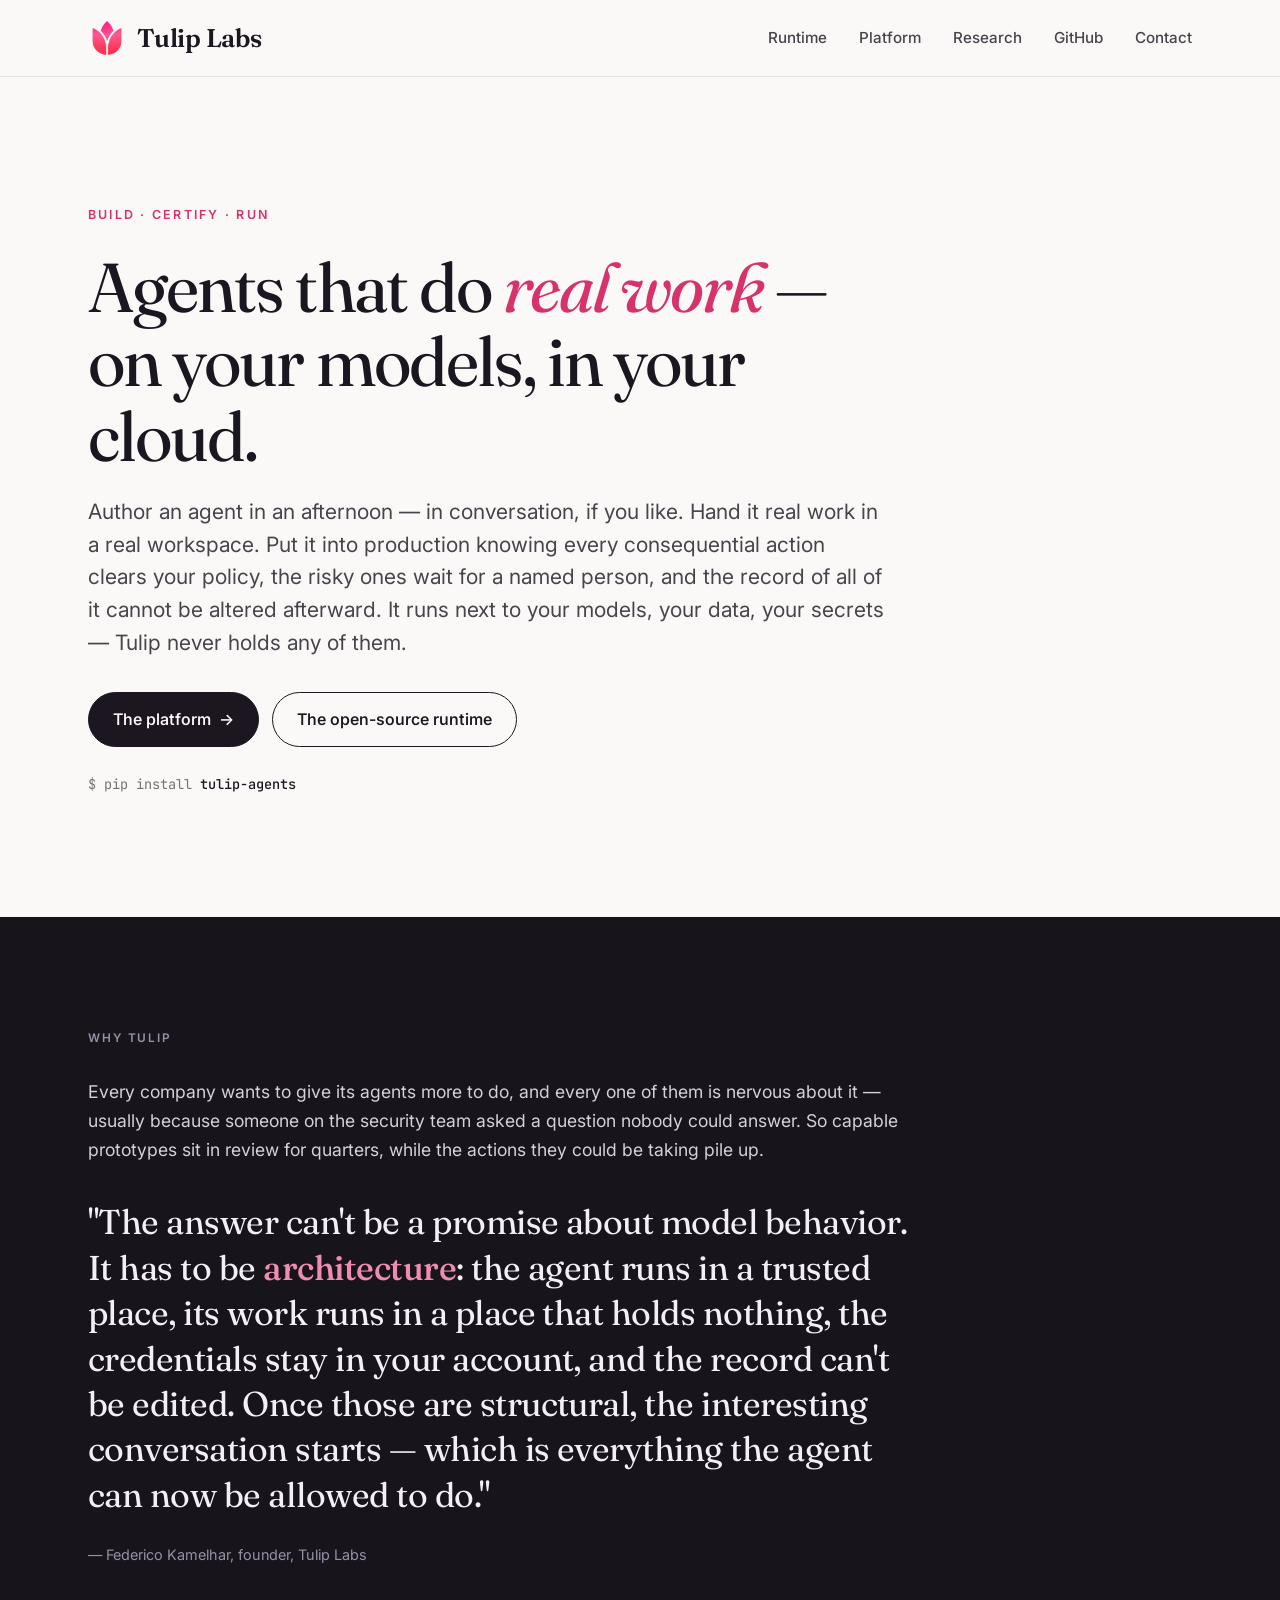
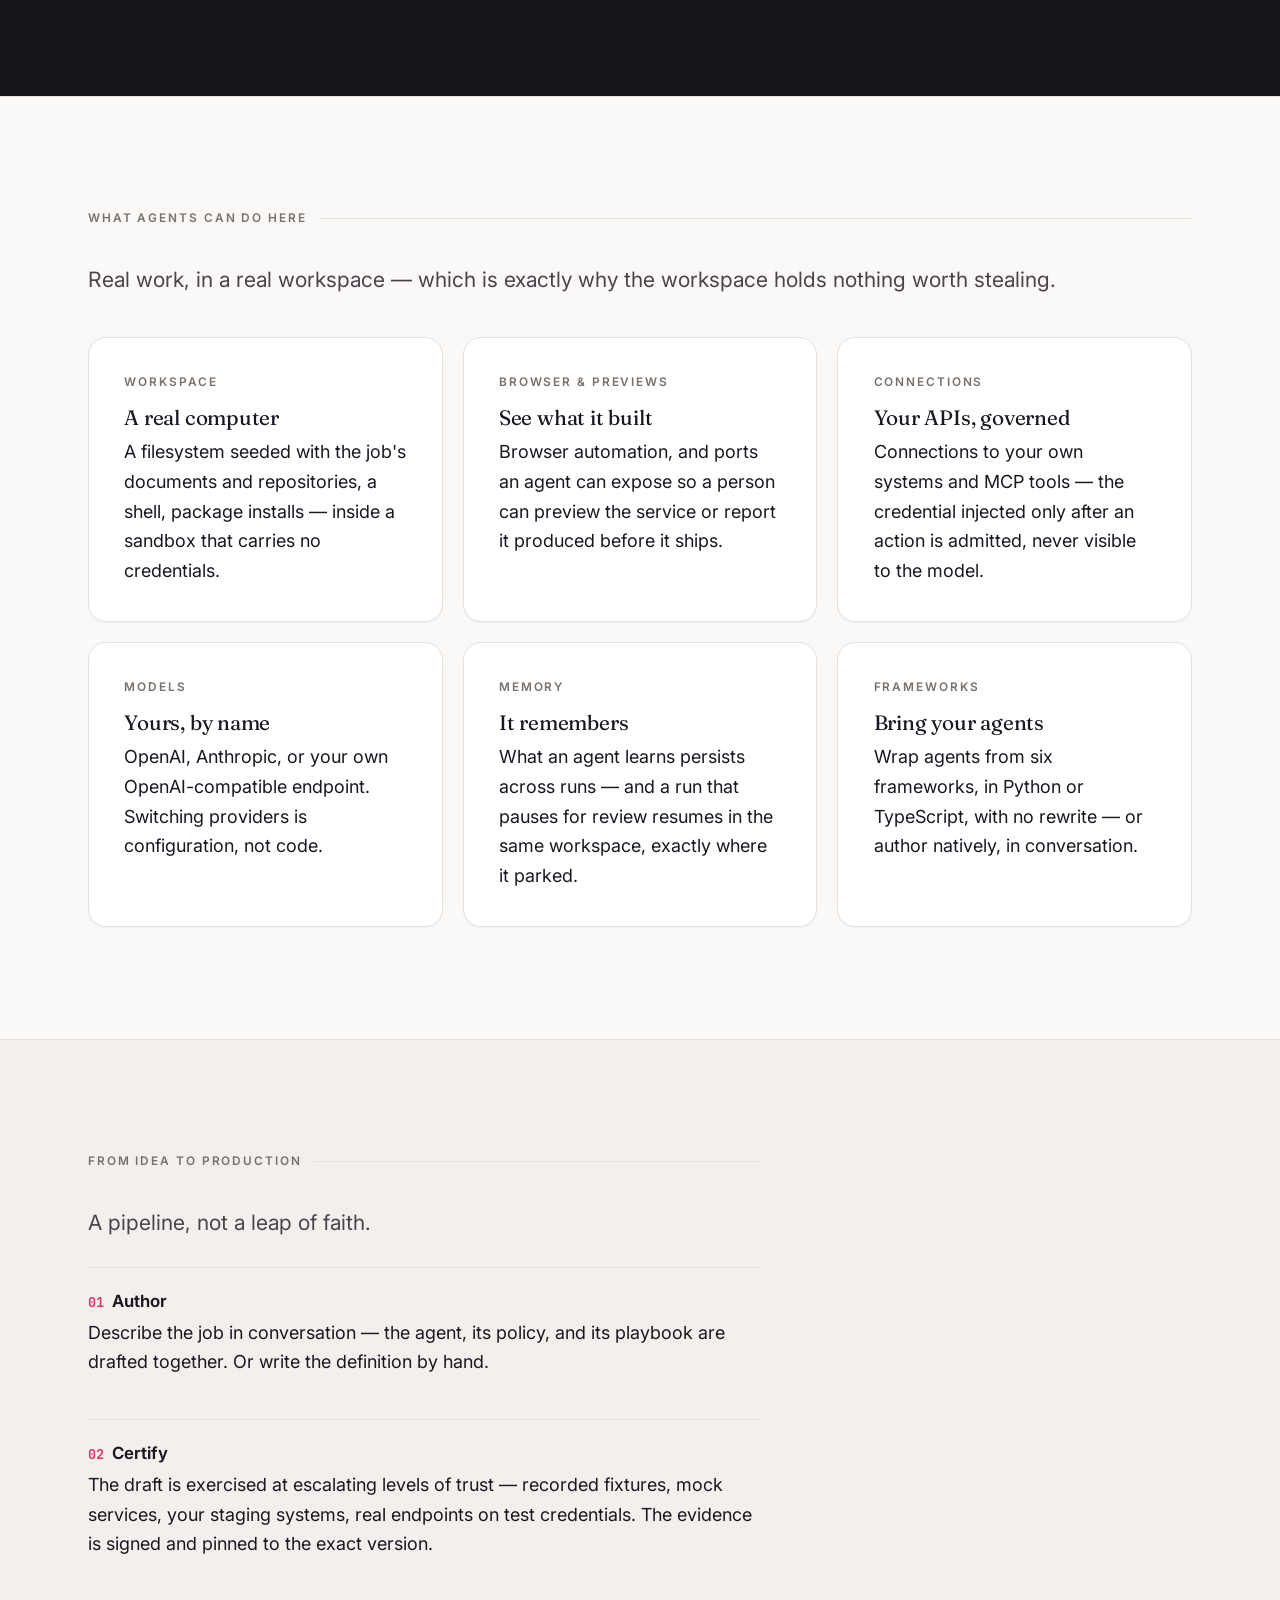
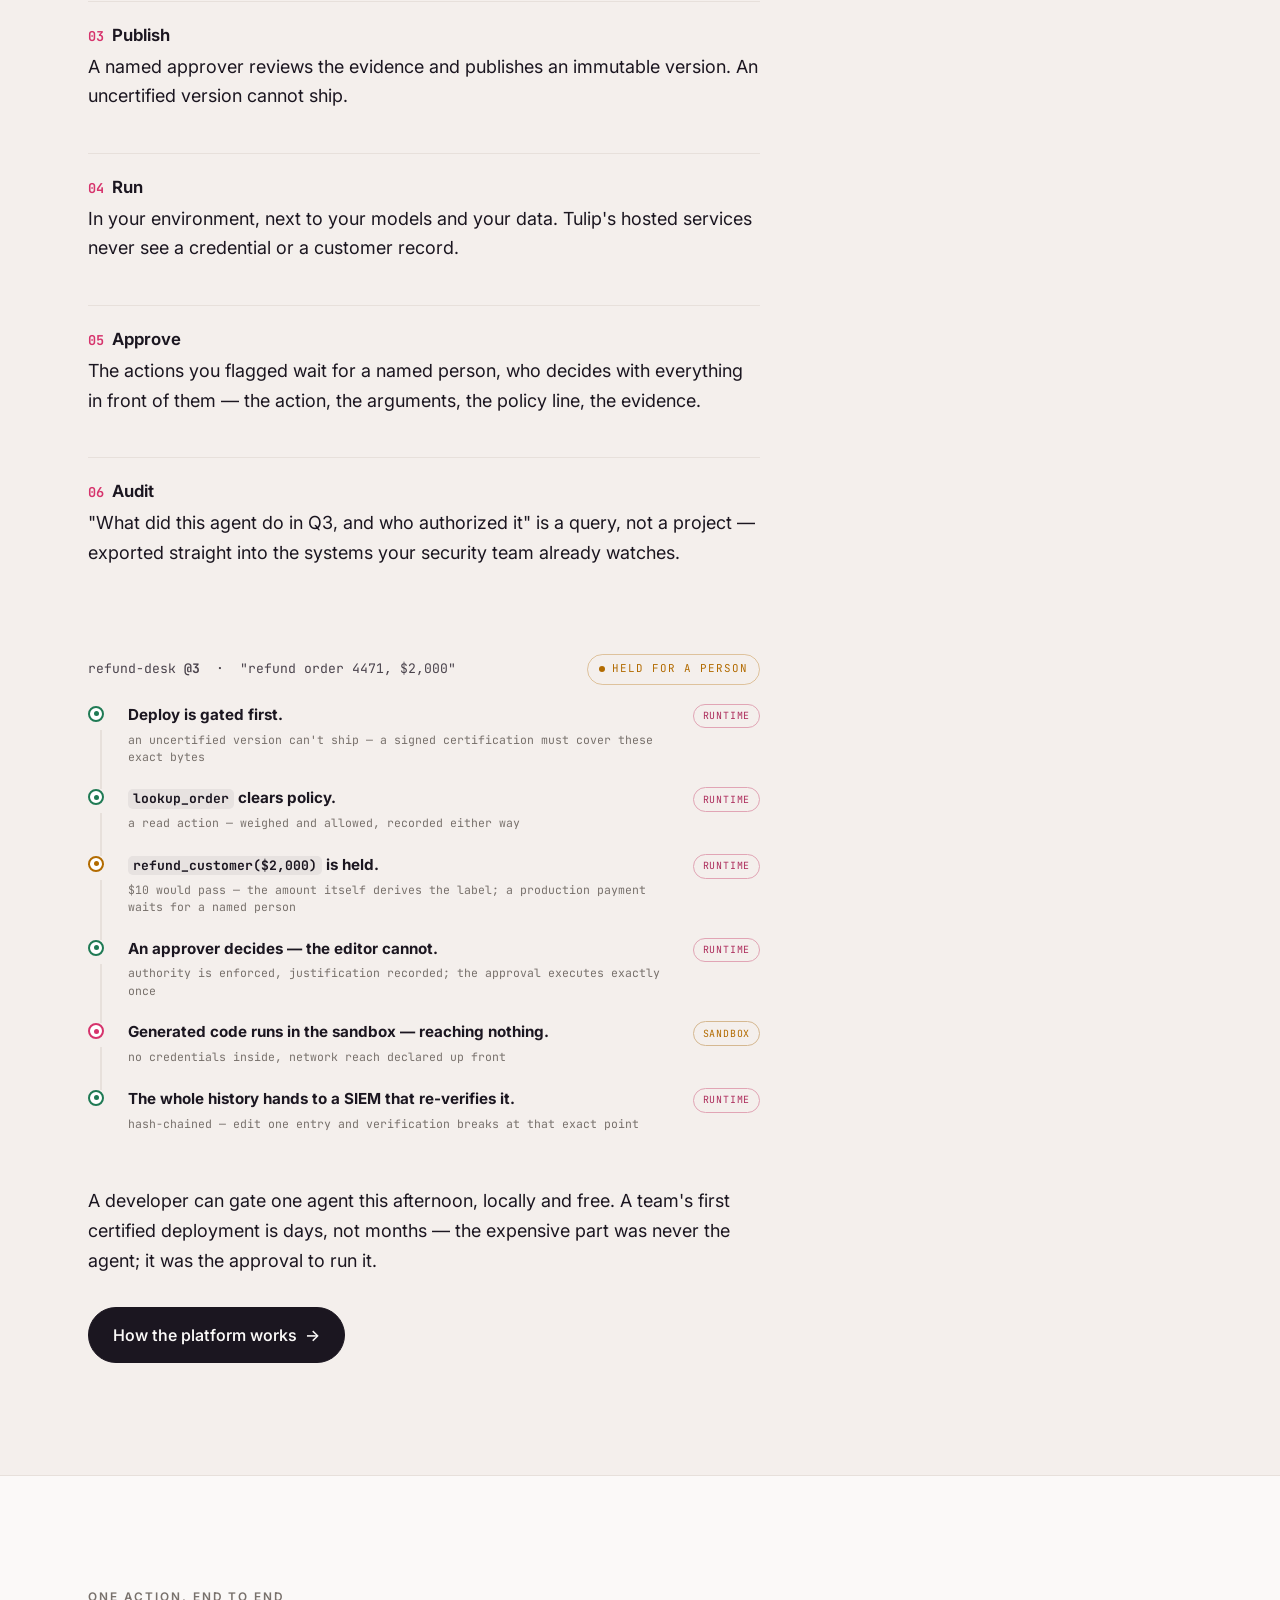
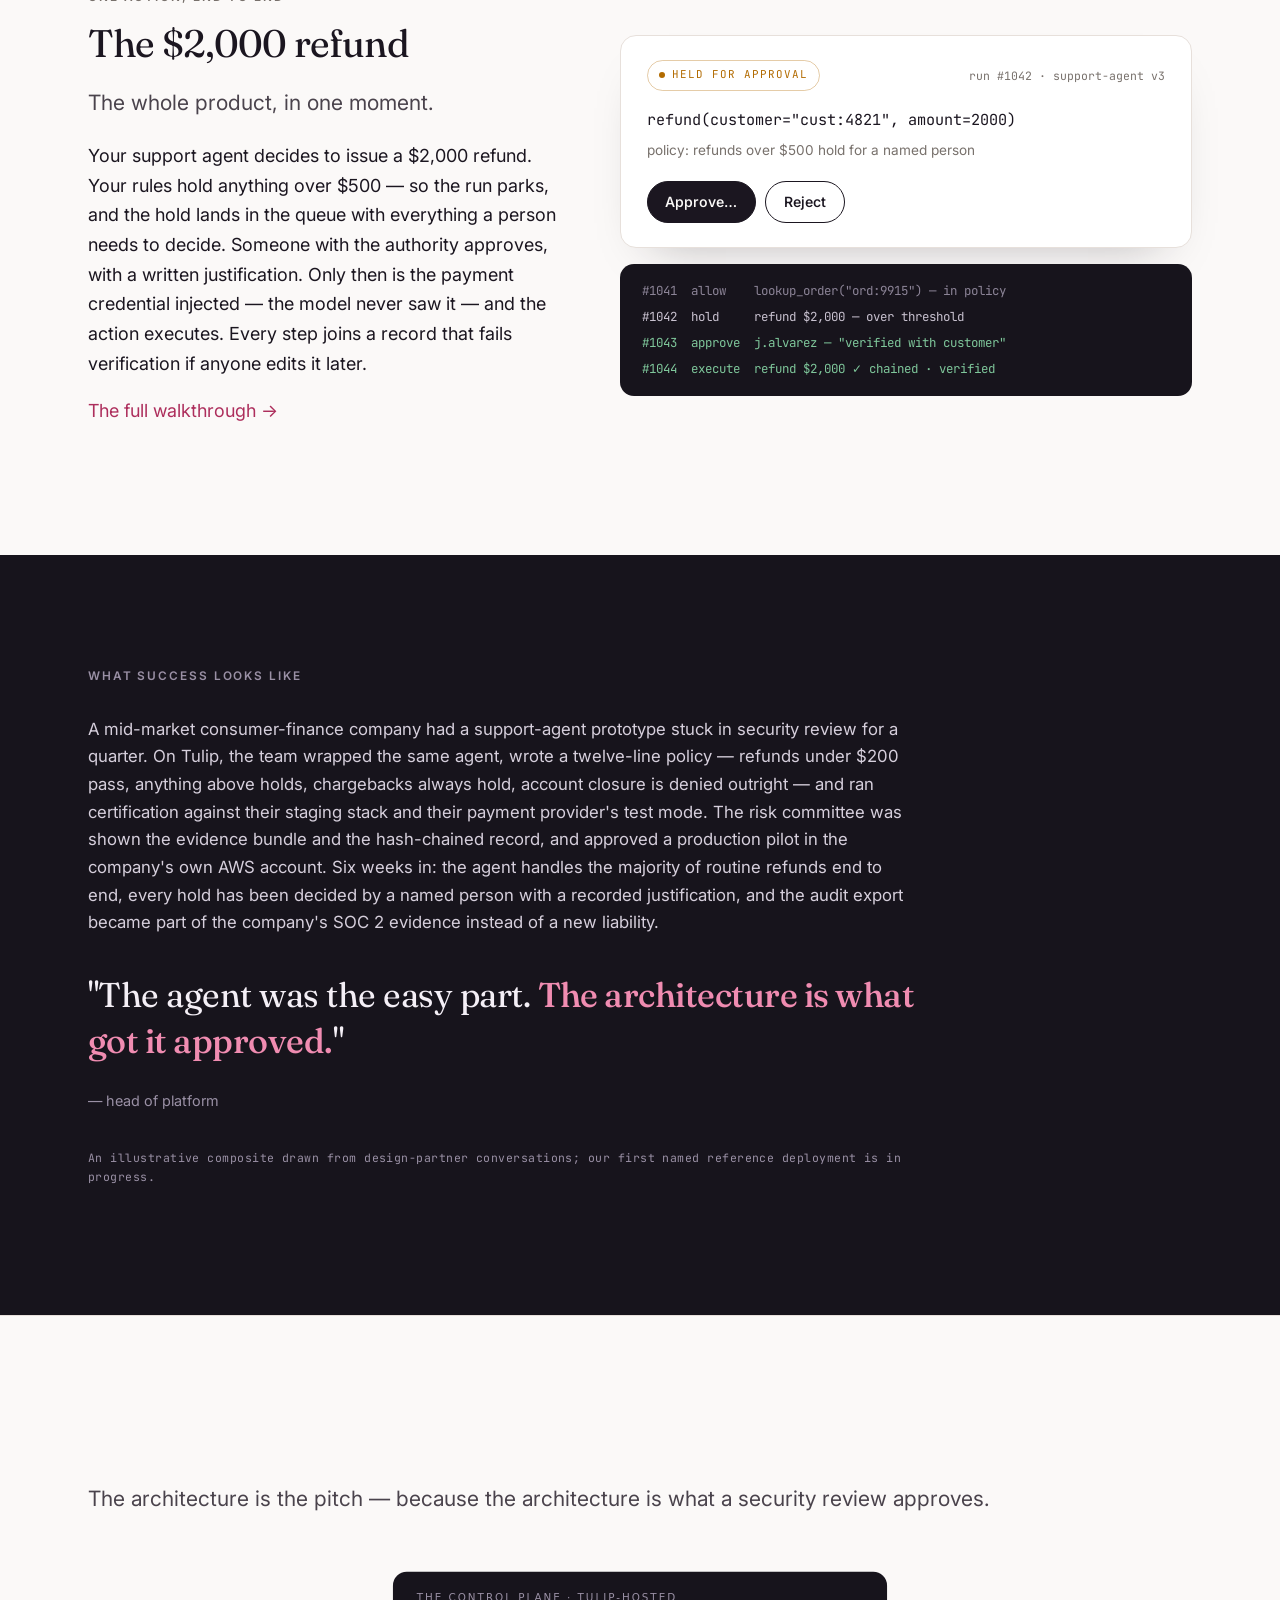
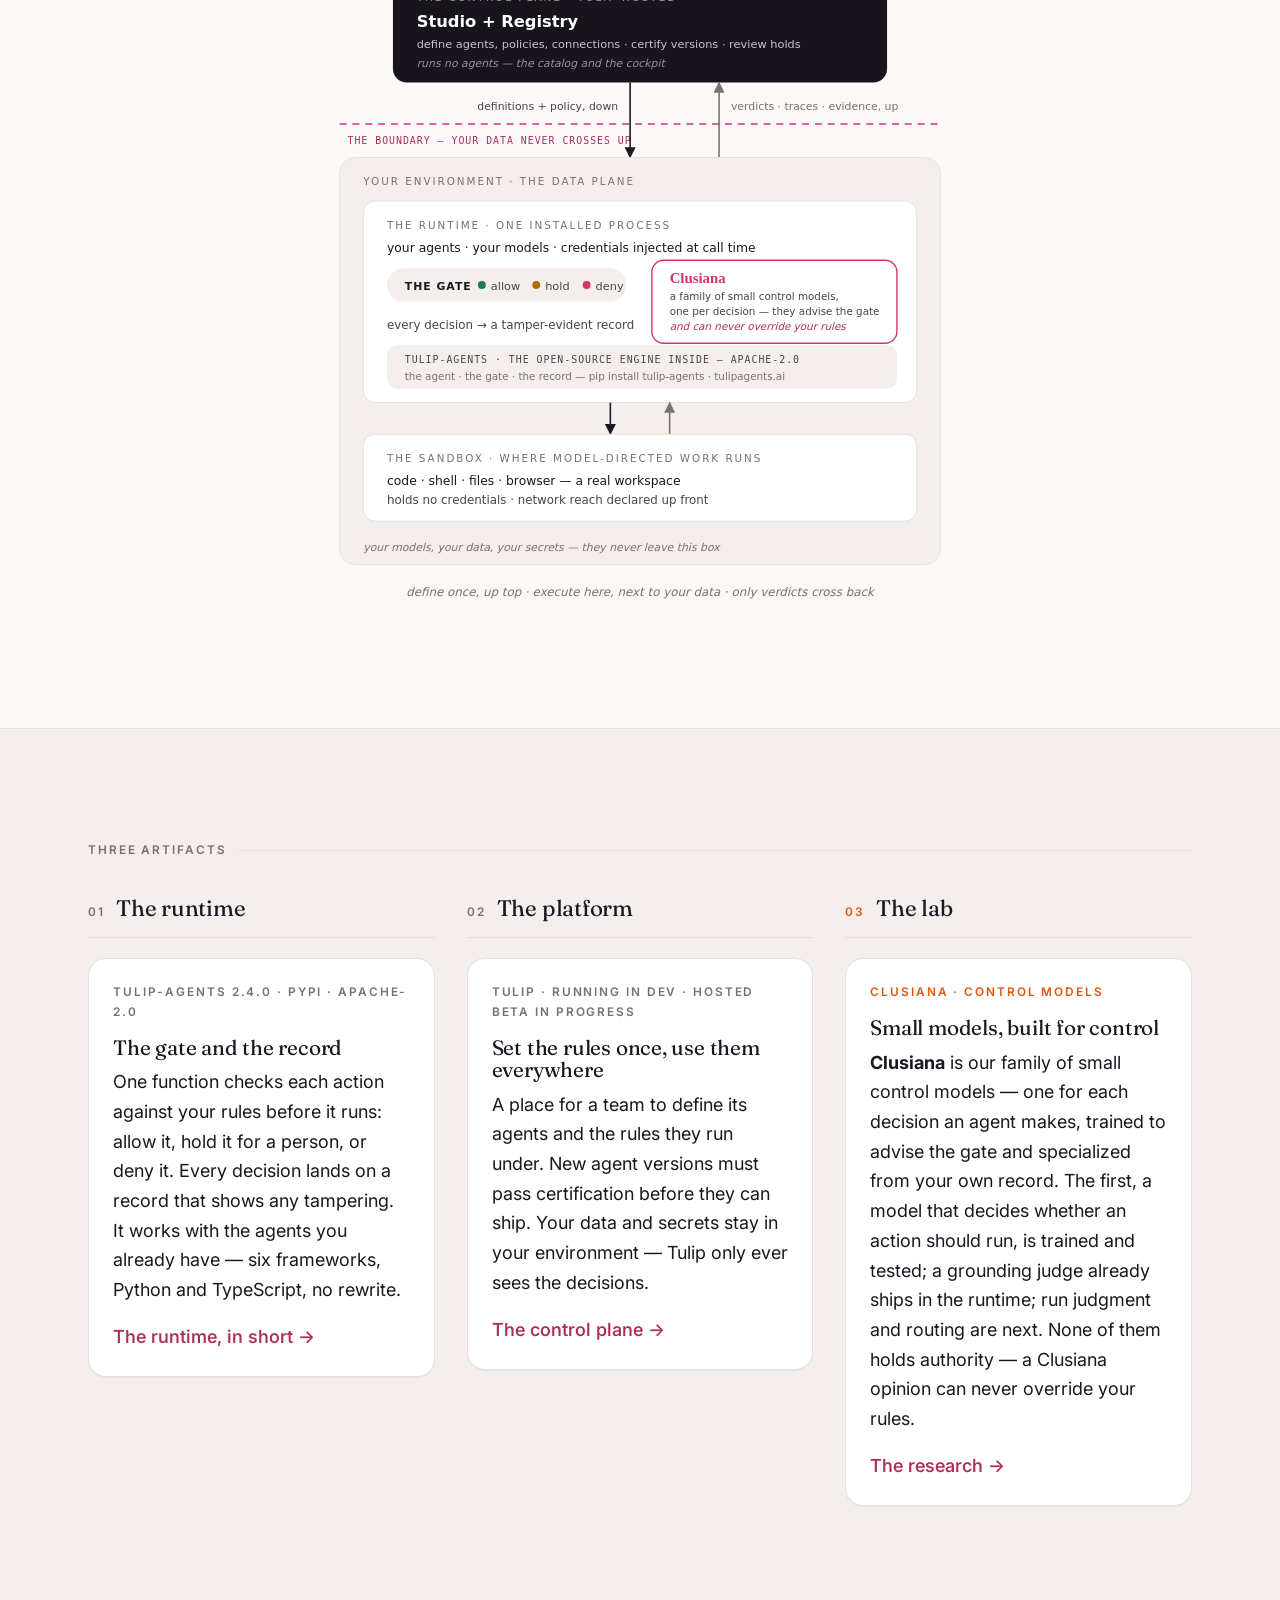
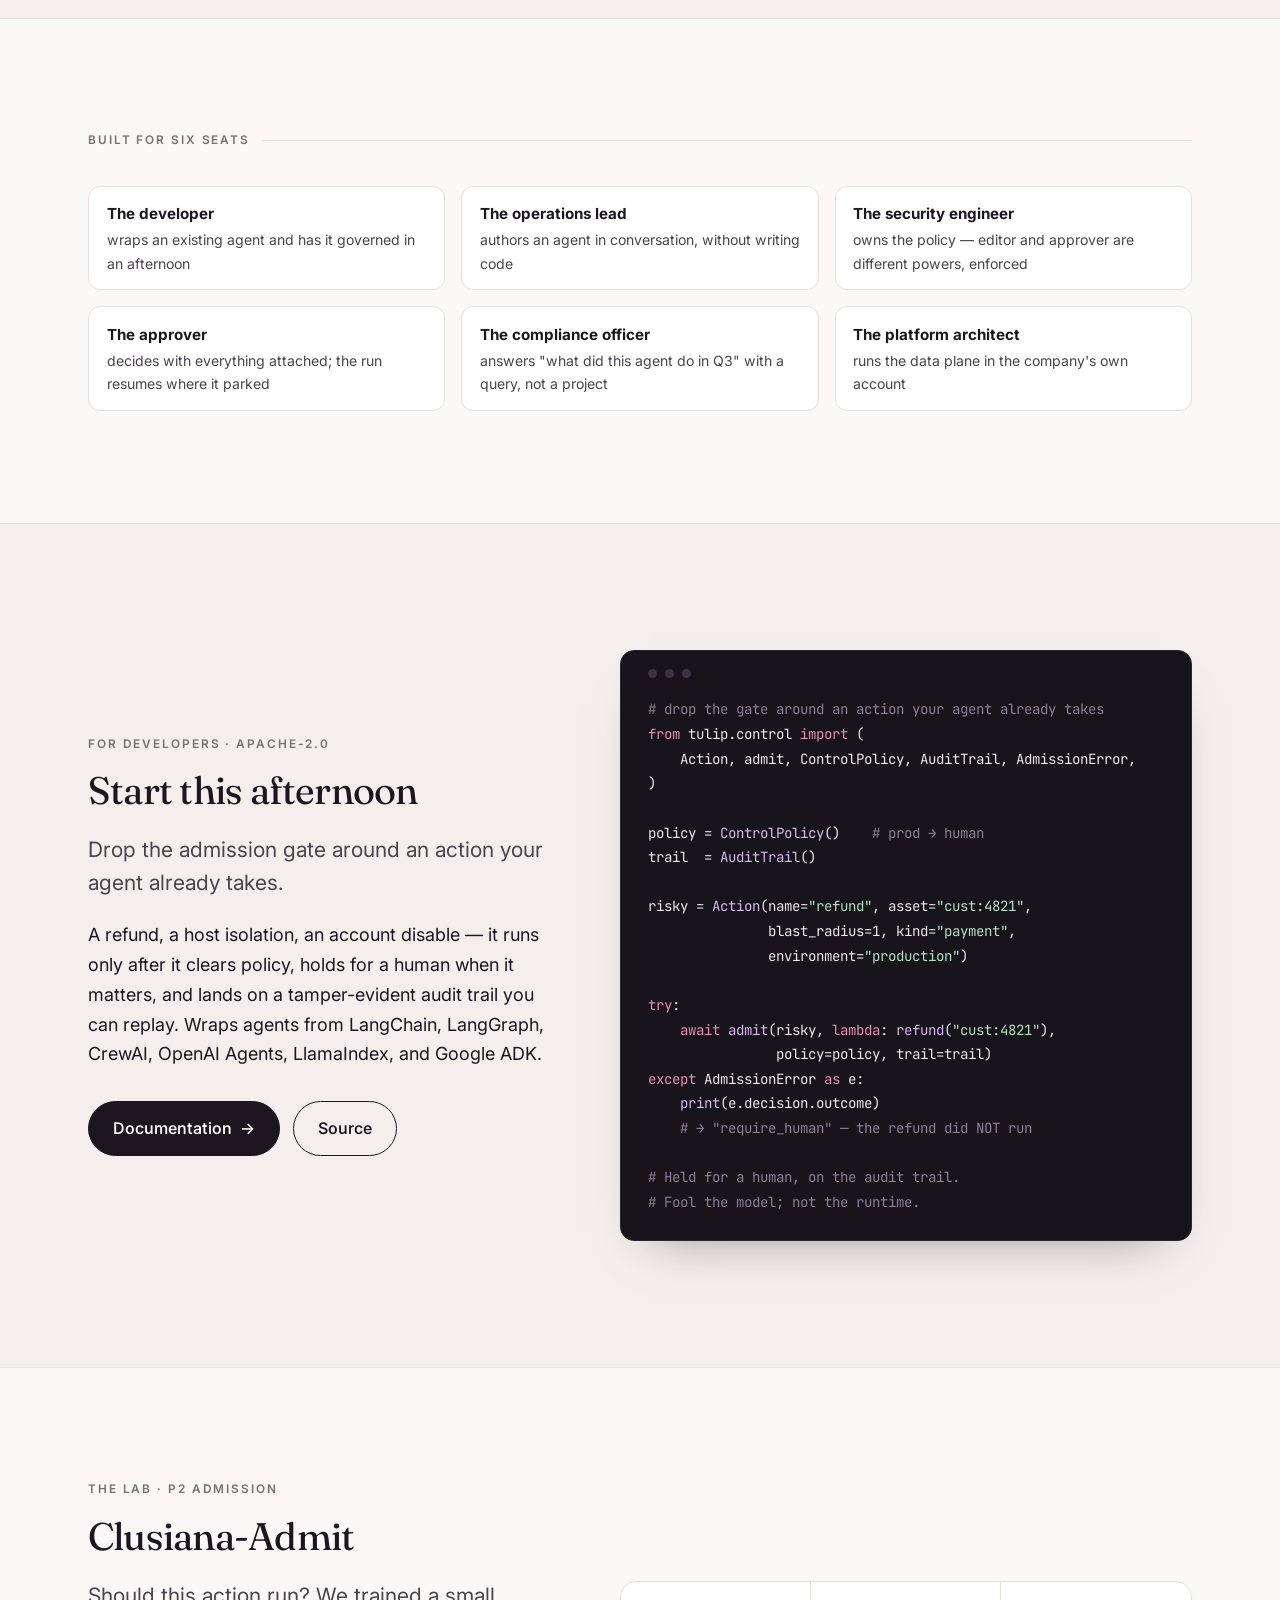
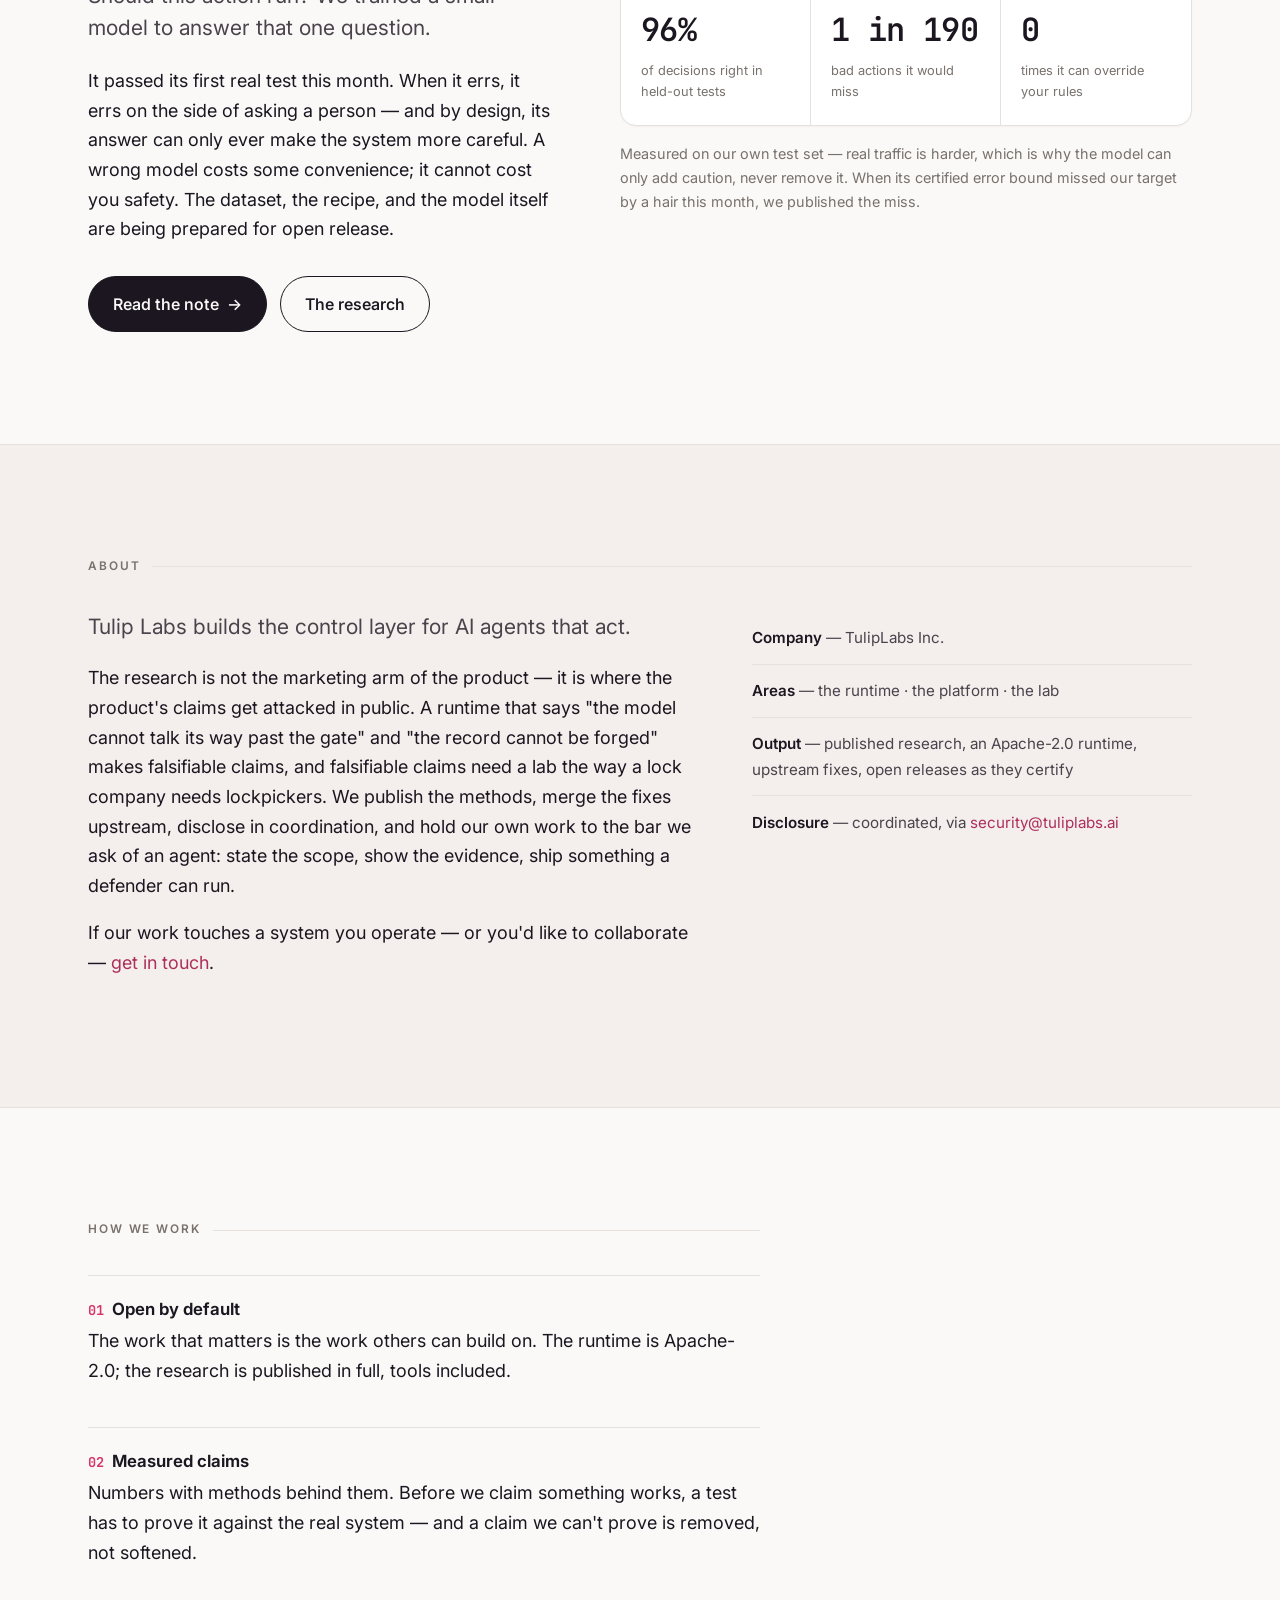
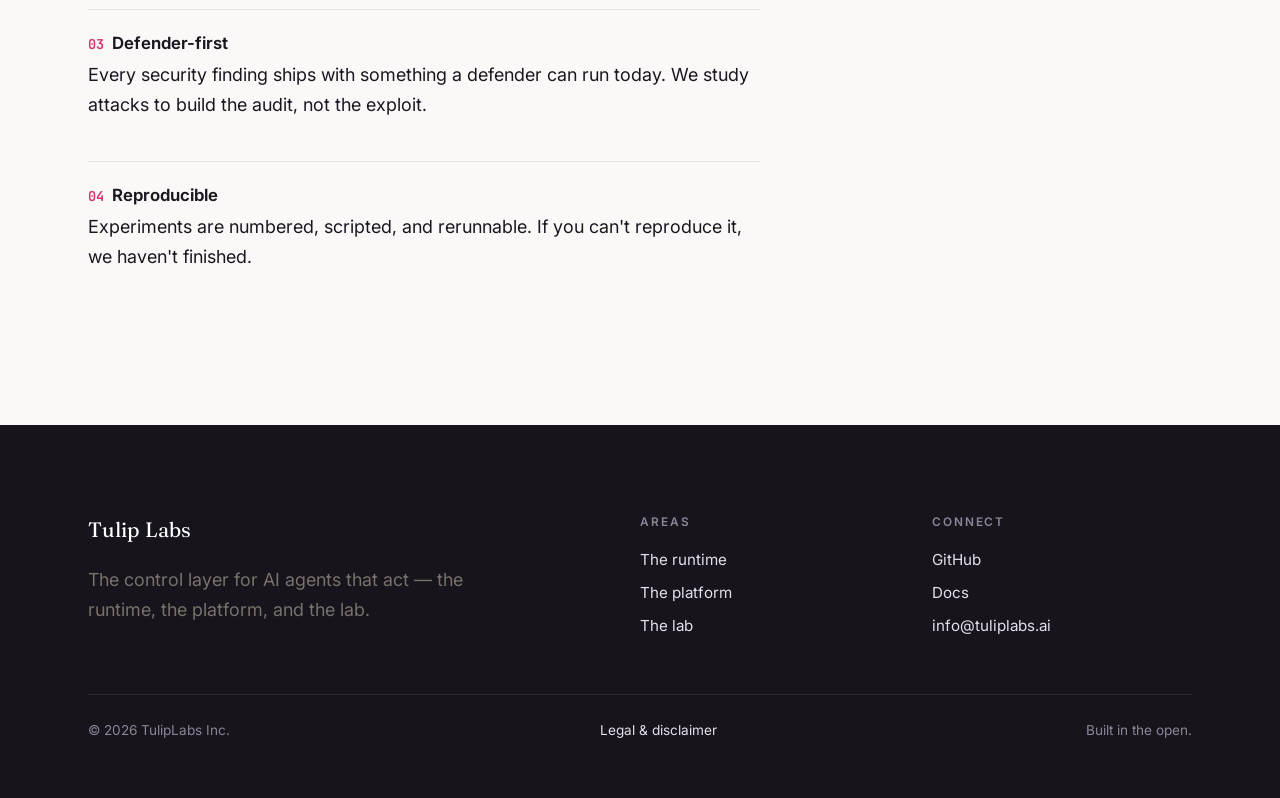
==== commit 3f18a76a: "Talk about agents, not loops The founder quote and every product-facing line now say what a visitor " ====
--- a/index.html
+++ b/index.html
@@ -82,7 +82,7 @@
       <div class="col" style="max-width:52rem">
         <p class="label" style="margin-bottom:1.8rem">Why Tulip</p>
         <p style="font-size:1.1rem;color:#D6CFDC;margin-bottom:2.2rem">Every company wants to give its agents more to do, and every one of them is nervous about it — usually because someone on the security team asked a question nobody could answer. So capable prototypes sit in review for quarters, while the actions they could be taking pile up.</p>
-        <p class="thesis">"The answer can't be a promise about model behavior. It has to be <b>architecture</b>: the loop runs in a trusted place, the work runs in a place that holds nothing, the credentials stay in your account, and the record can't be edited. Once those are structural, the interesting conversation starts — which is everything the agent can now be allowed to do."</p>
+        <p class="thesis">"The answer can't be a promise about model behavior. It has to be <b>architecture</b>: the agent runs in a trusted place, its work runs in a place that holds nothing, the credentials stay in your account, and the record can't be edited. Once those are structural, the interesting conversation starts — which is everything the agent can now be allowed to do."</p>
         <p class="quote-attr">— Federico Kamelhar, founder, Tulip Labs</p>
       </div>
     </div>
@@ -226,7 +226,7 @@
       <div class="eyebrow-row"><span class="label">The architecture, at a glance</span><span class="line"></span></div>
       <p class="lede" style="margin-bottom:2.5rem">The architecture is the pitch — because the architecture is what a security review approves.</p>
       <div style="max-width:42rem;margin:0 auto">
-        <img src="assets/architecture.svg" width="680" height="668" style="width:100%;height:auto;display:block" alt="Two planes. The Tulip-hosted control plane — Studio and Registry — defines agents, policies and connections, certifies versions, and reviews holds; it runs no agents. Definitions and policy flow down; verdicts, traces and evidence flow up; your data never crosses the boundary. In your environment, the runtime — one installed process — runs the agent loop with your models, injects credentials at call time, passes every action through the gate (allow, hold, deny) onto a tamper-evident record. Inside the runtime: tulip-agents, the open-source engine — the loop, the gate, and the record. Clusiana, a family of small control models, one per decision, advises the gate and can never override your rules. Model-directed work runs in a sandbox that holds no credentials, with network reach declared up front.">
+        <img src="assets/architecture.svg" width="680" height="668" style="width:100%;height:auto;display:block" alt="Two planes. The Tulip-hosted control plane — Studio and Registry — defines agents, policies and connections, certifies versions, and reviews holds; it runs no agents. Definitions and policy flow down; verdicts, traces and evidence flow up; your data never crosses the boundary. In your environment, the runtime — one installed process — runs your agents with your models, injects credentials at call time, passes every action through the gate (allow, hold, deny) onto a tamper-evident record. Inside the runtime: tulip-agents, the open-source engine — the agent, the gate, and the record. Clusiana, a family of small control models, one per decision, advises the gate and can never override your rules. Model-directed work runs in a sandbox that holds no credentials, with network reach declared up front.">
       </div>
     </div>
   </section>
@@ -259,7 +259,7 @@
           <div class="card">
             <span class="label teal">Clusiana · control models</span>
             <h3>Small models, built for control</h3>
-            <p><b>Clusiana</b> is our family of small control models — one for each decision in an agent's loop, trained to advise the gate and specialized from your own record. The first, a model that decides whether an action should run, is trained and tested; a grounding judge already ships in the runtime; run judgment and routing are next. None of them holds authority — a Clusiana opinion can never override your rules.</p>
+            <p><b>Clusiana</b> is our family of small control models — one for each decision an agent makes, trained to advise the gate and specialized from your own record. The first, a model that decides whether an action should run, is trained and tested; a grounding judge already ships in the runtime; run judgment and routing are next. None of them holds authority — a Clusiana opinion can never override your rules.</p>
             <p><a class="more" href="research.html">The research →</a></p>
           </div>
         </div>
--- a/styles.css
+++ b/styles.css
@@ -494,3 +494,5 @@
 .proof .claim { font-size: 0.83rem; color: var(--ink-soft); line-height: 1.5; }
 .diagram-legend { display: flex; gap: 1.4rem; flex-wrap: wrap; font-size: 0.8rem; color: var(--mute); margin-top: 1rem; }
 .diagram-legend .d { display: inline-block; width: 8px; height: 8px; border-radius: 50%; margin-right: 0.4rem; }
+
+.nh-btn { background: none; border: 0; padding: 0; width: 100%; cursor: pointer; color: inherit; text-align: left; font: inherit; }
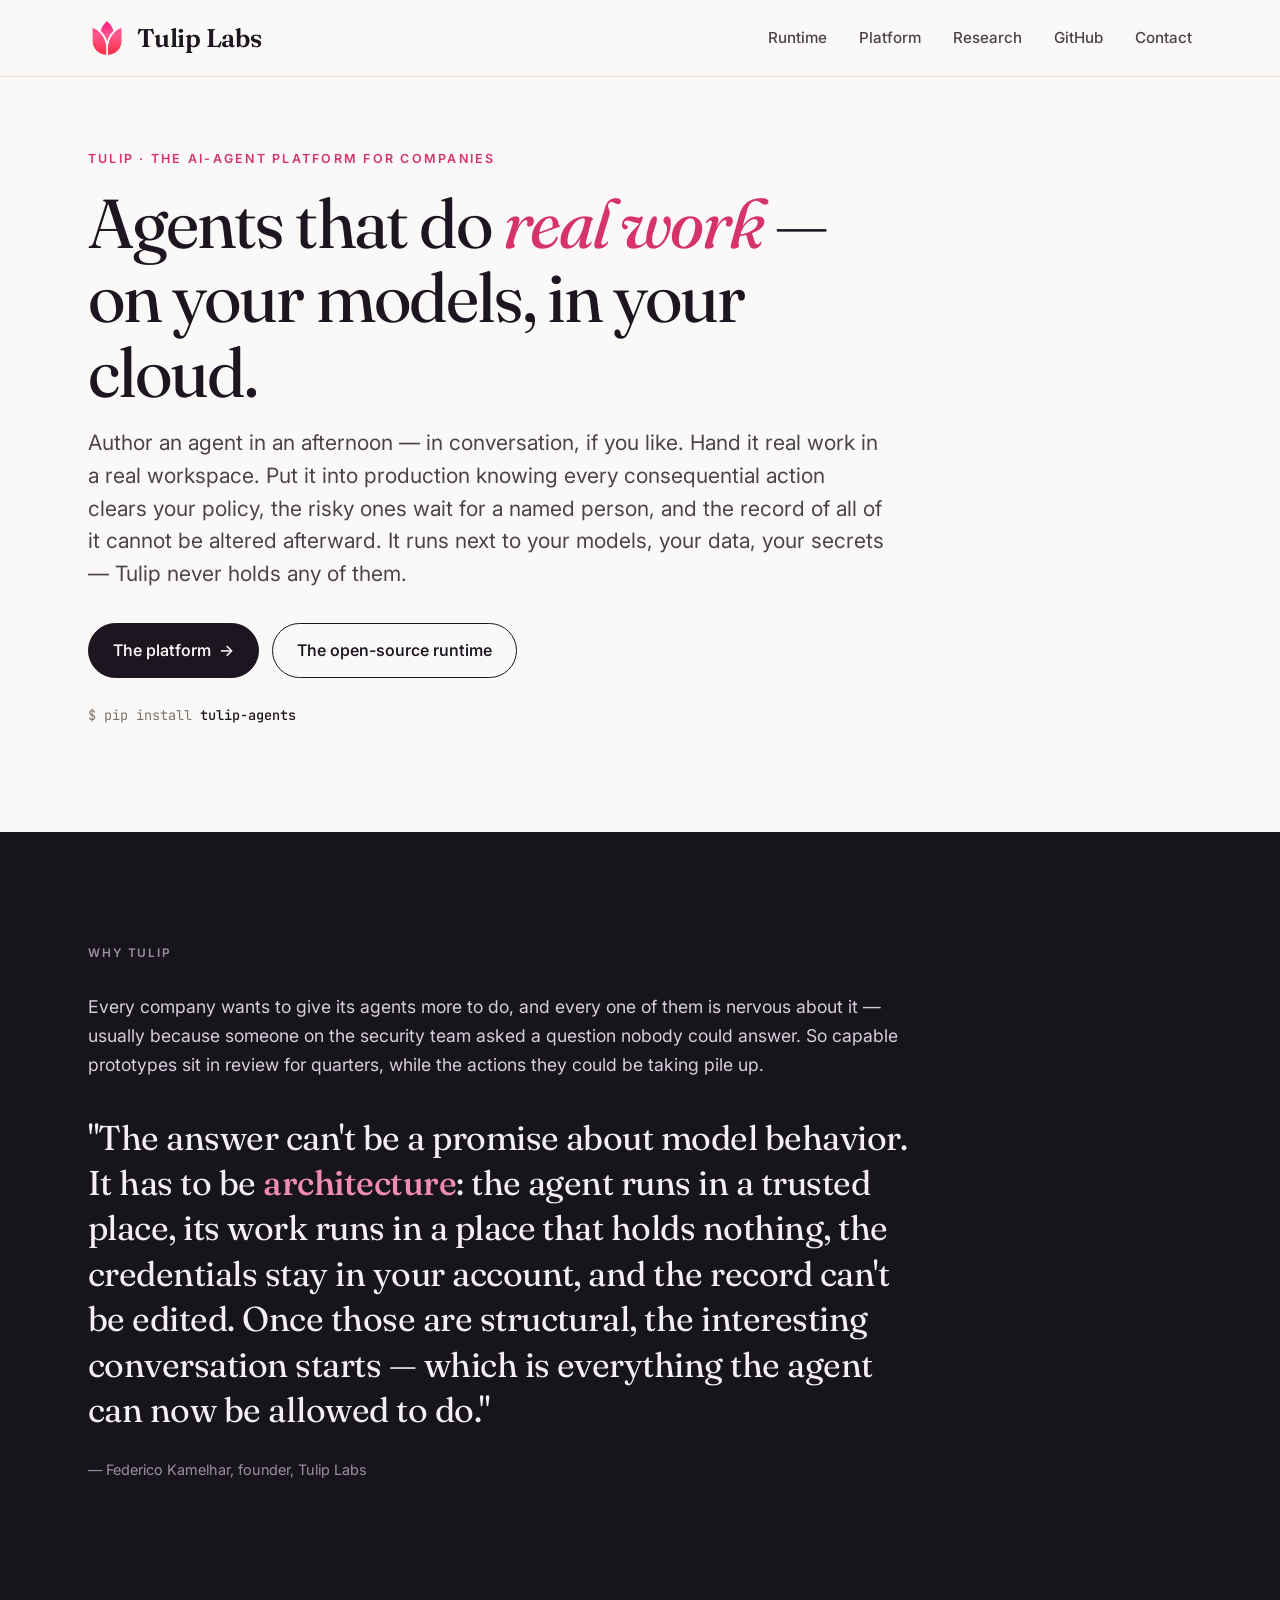
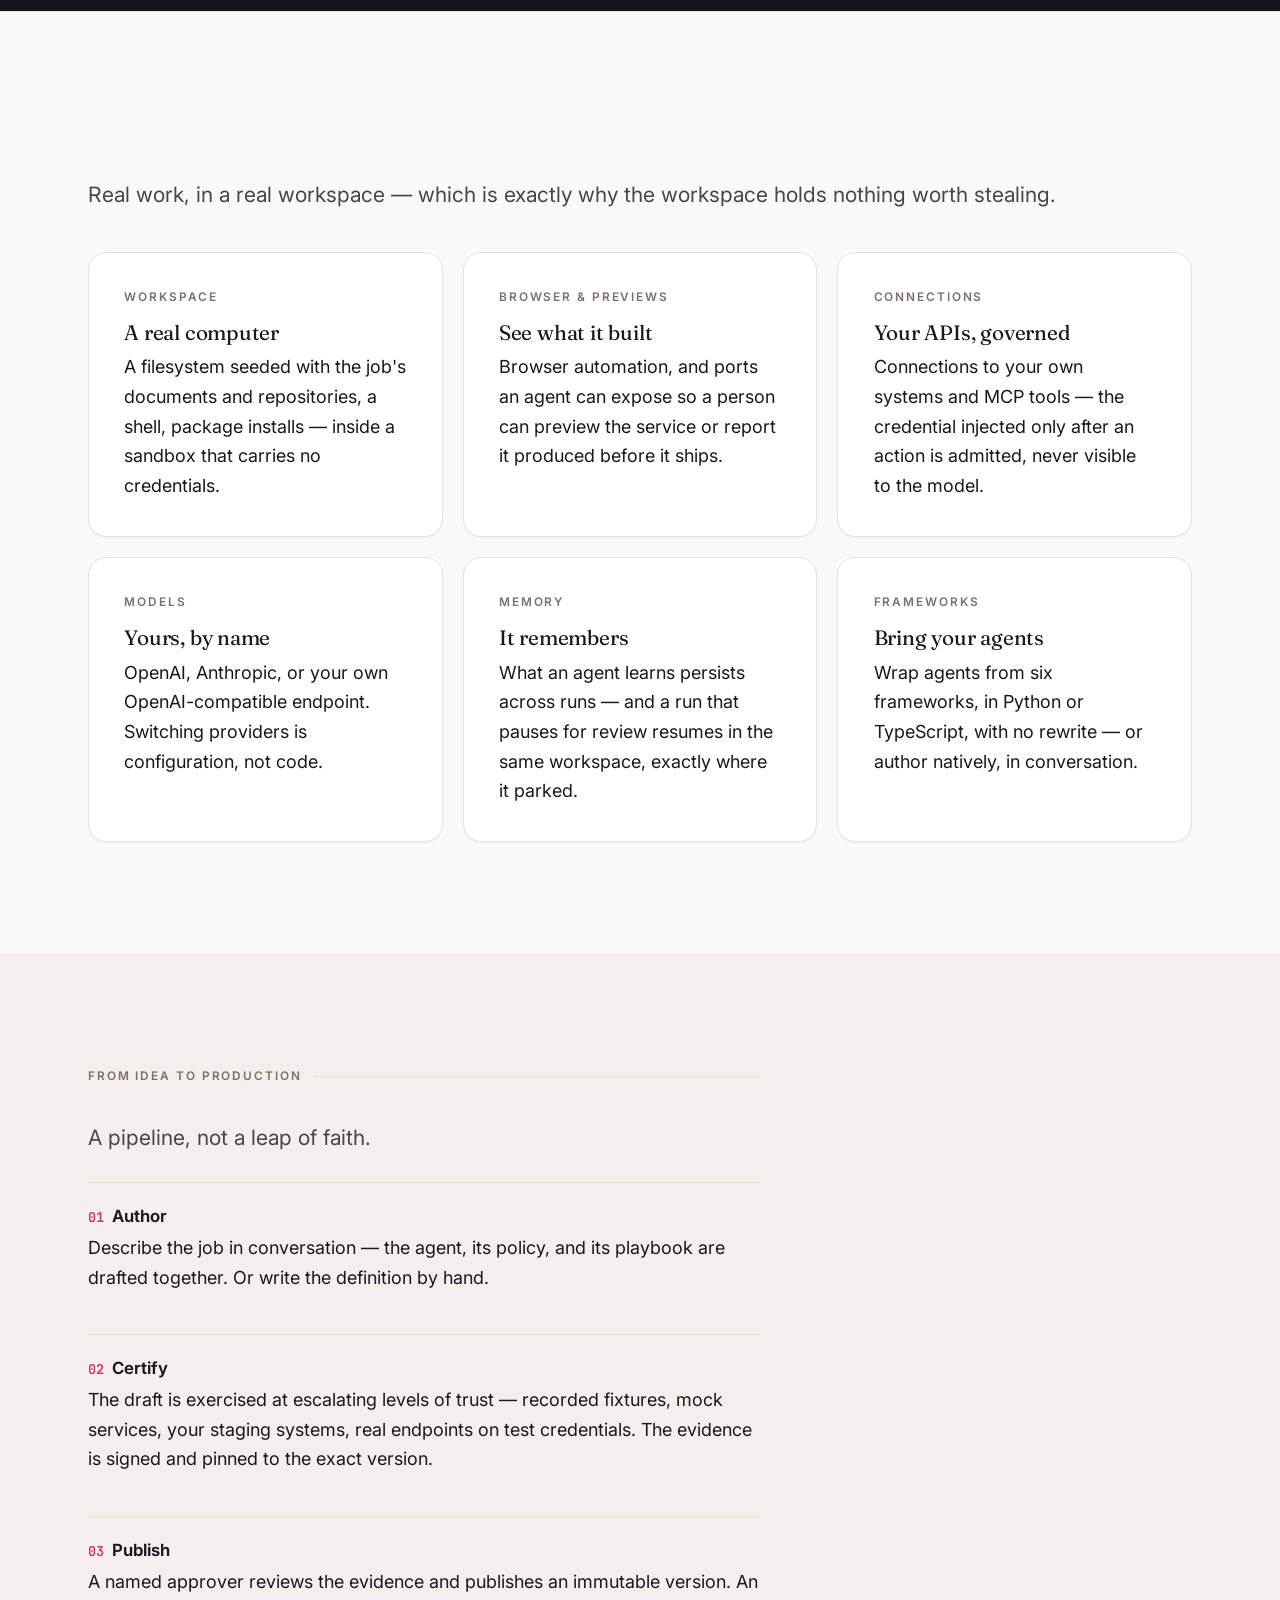
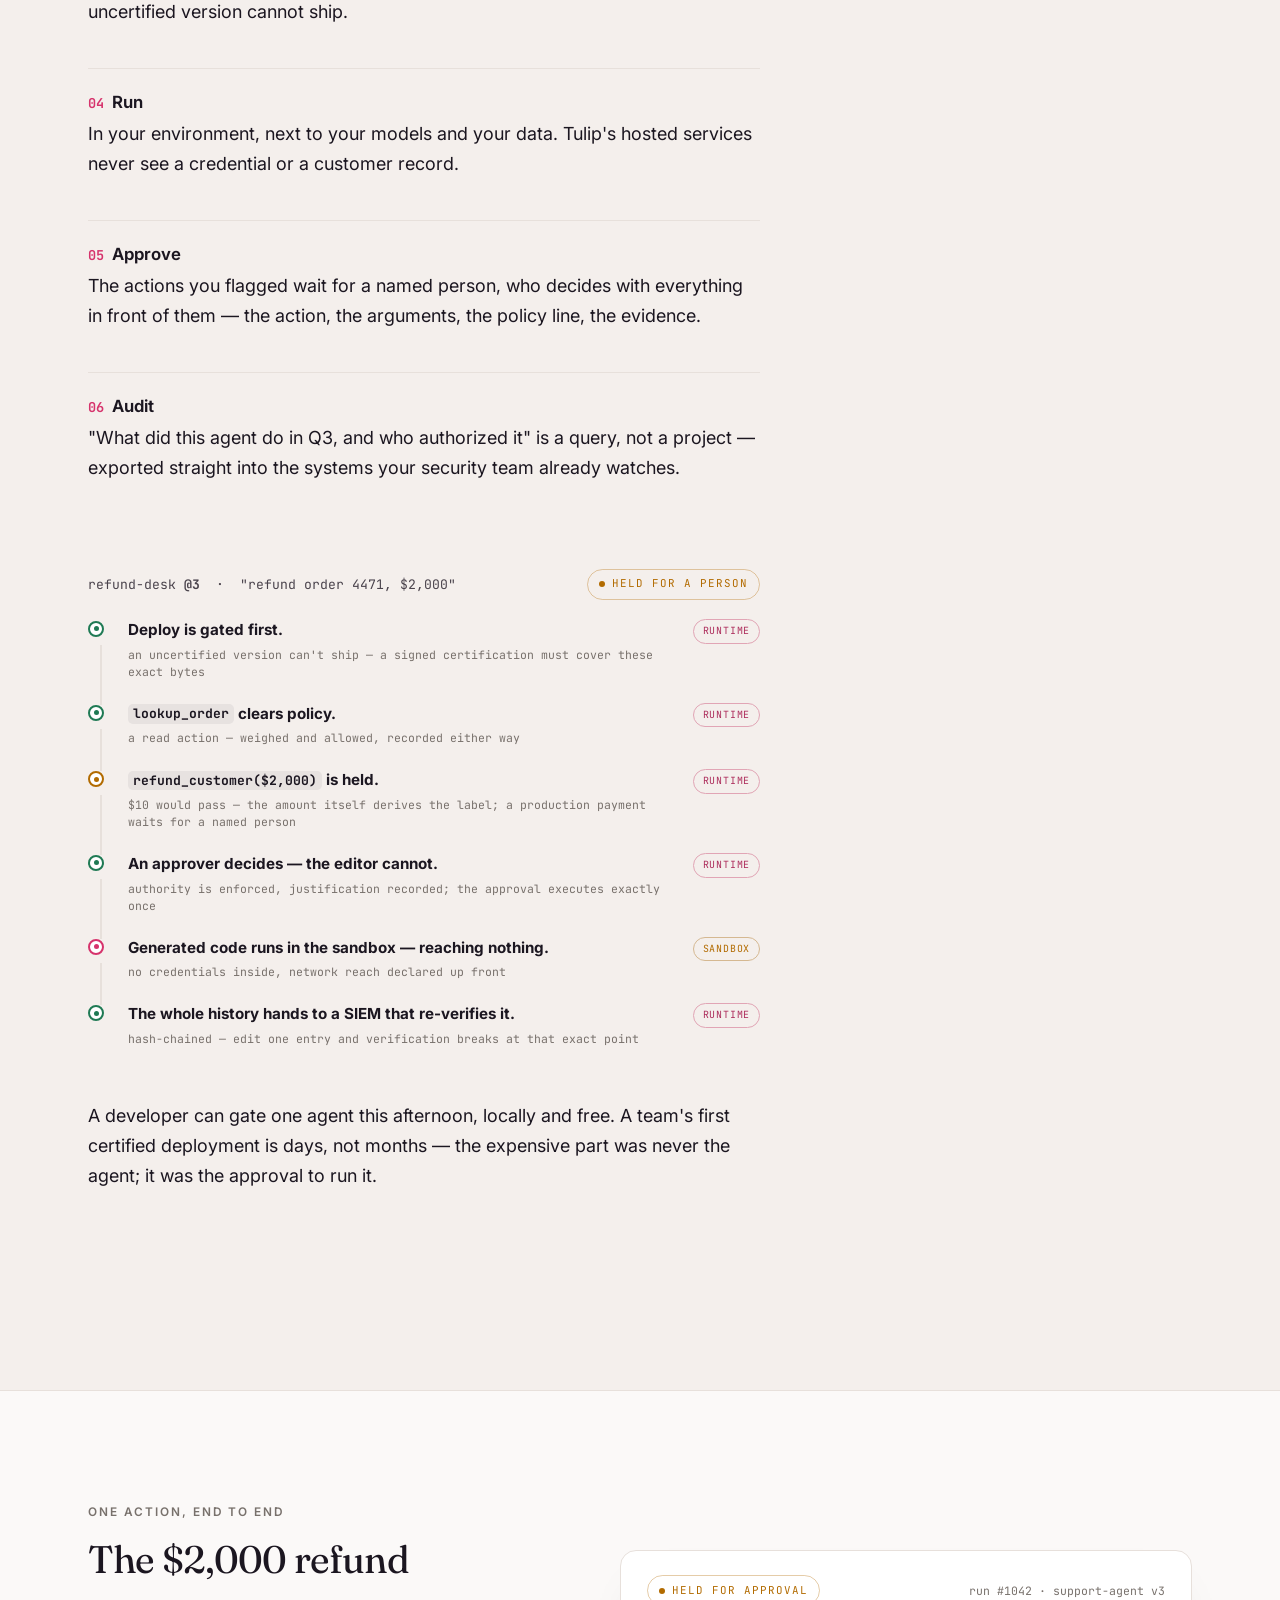
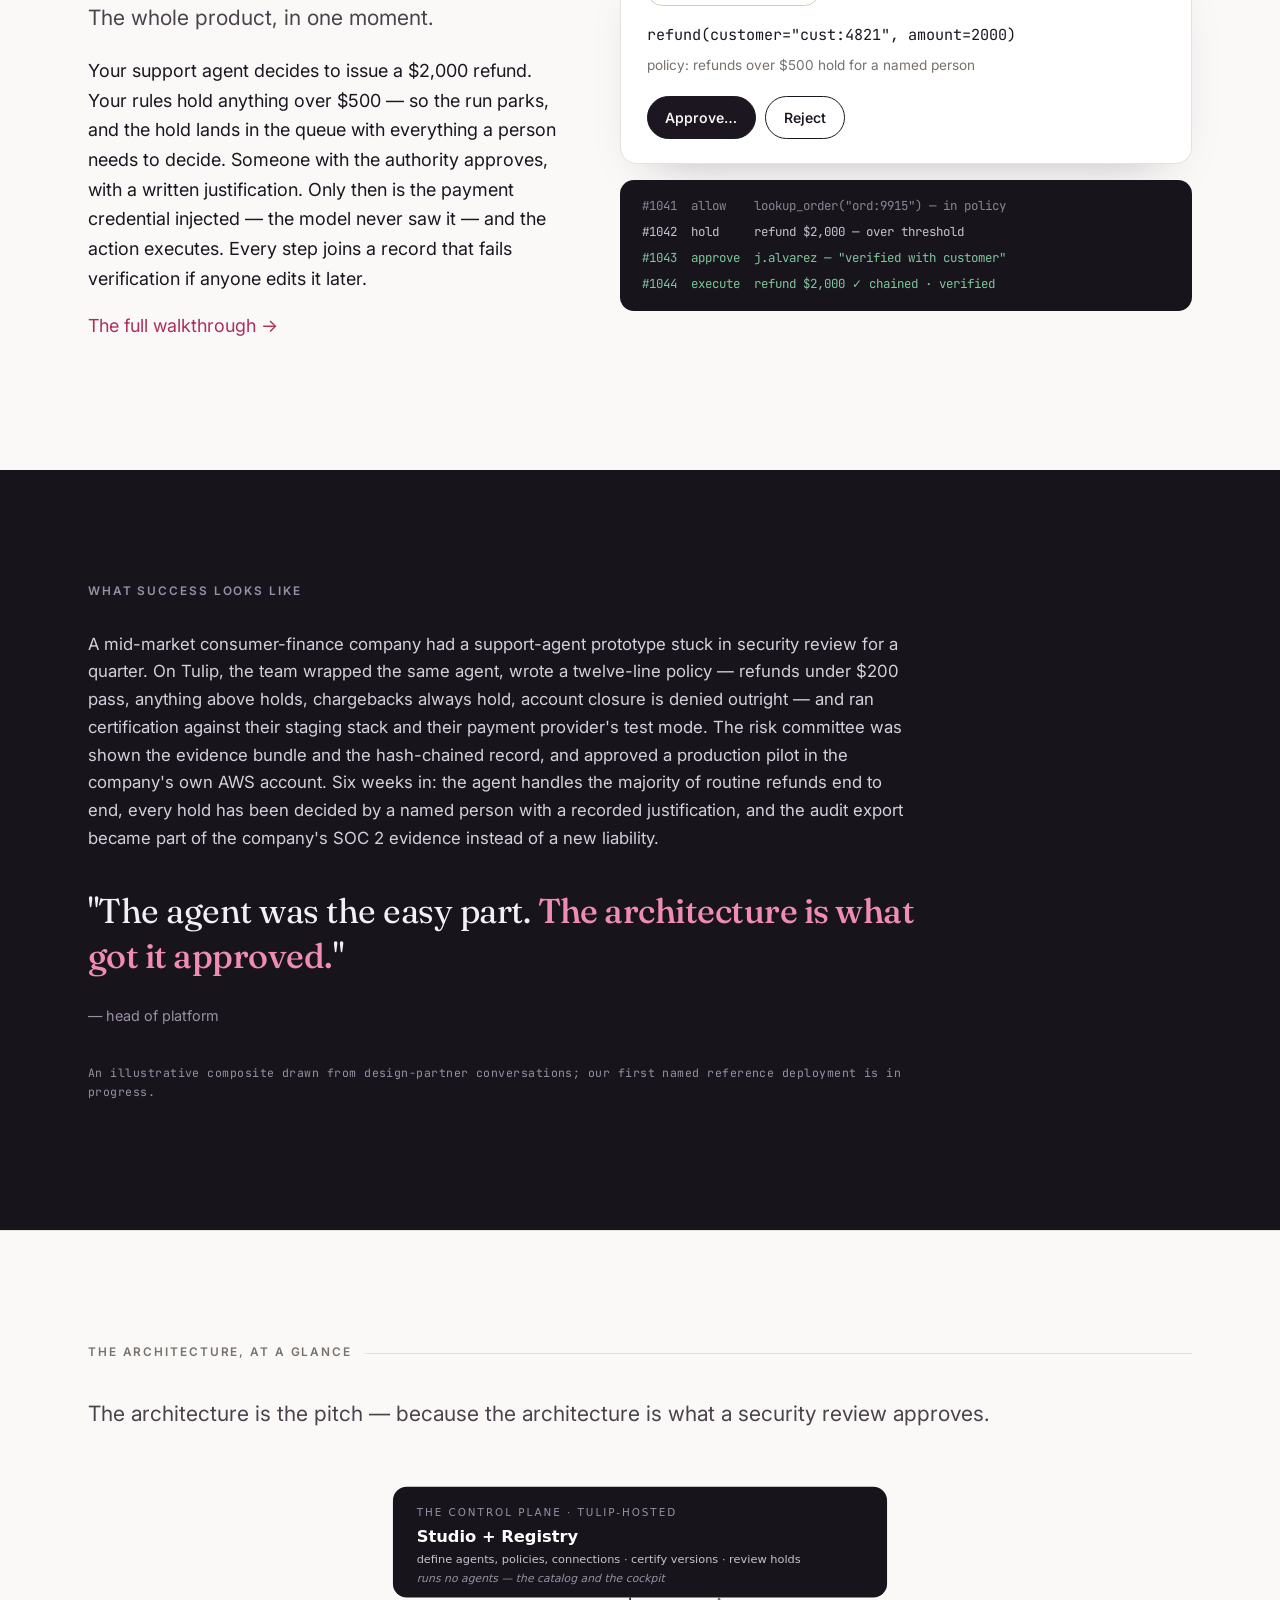
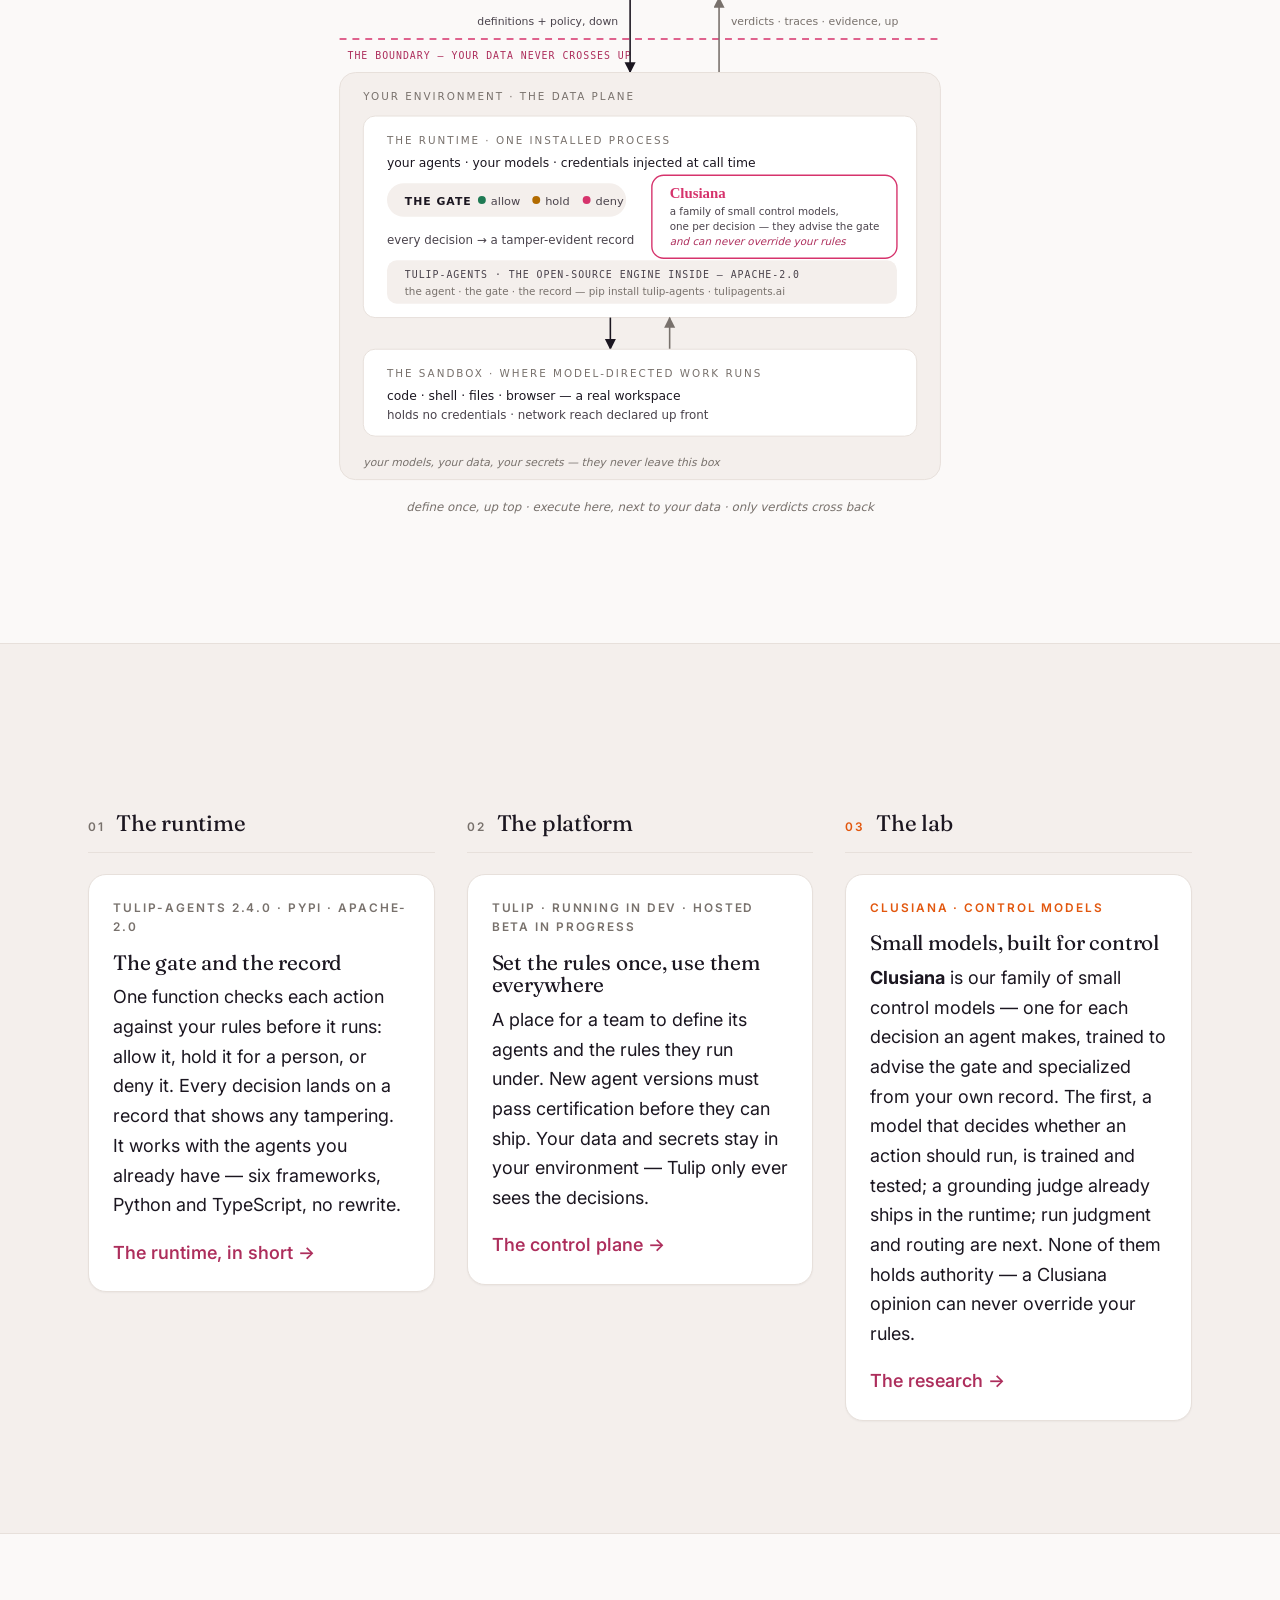
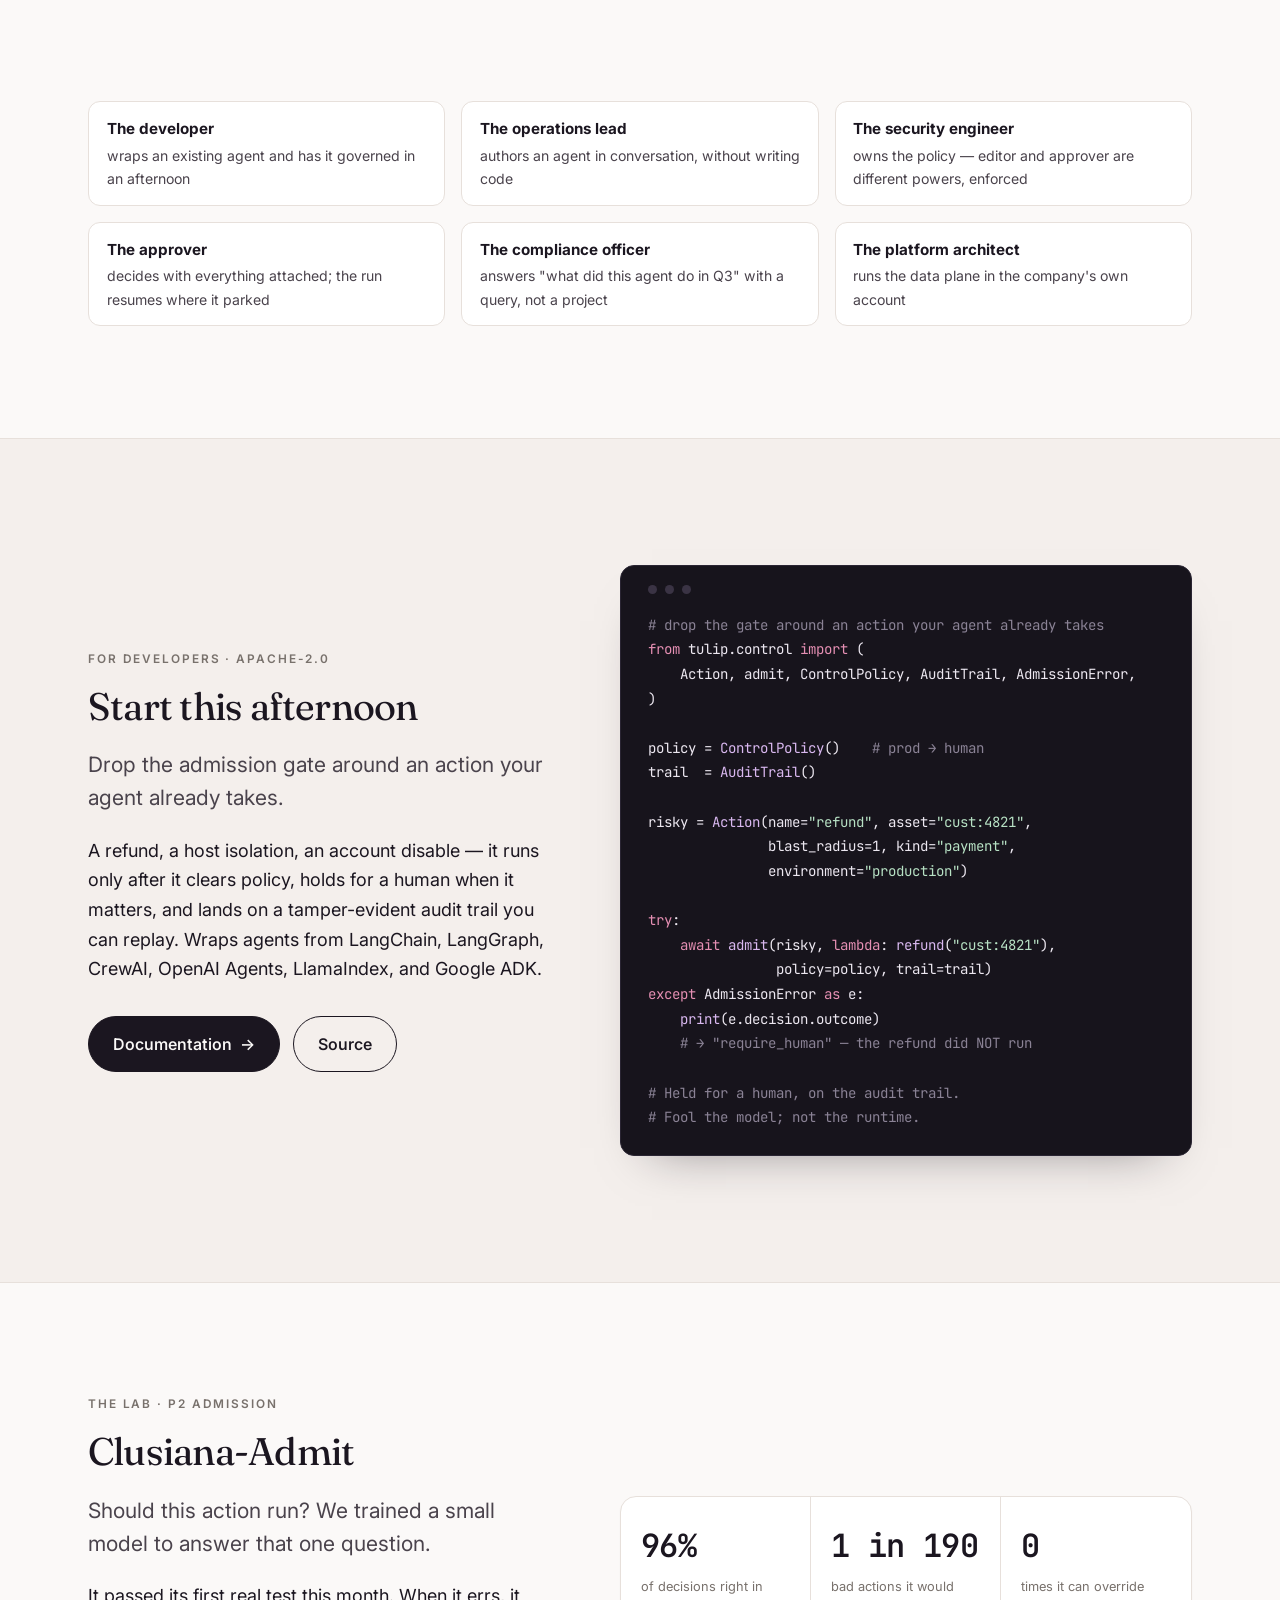
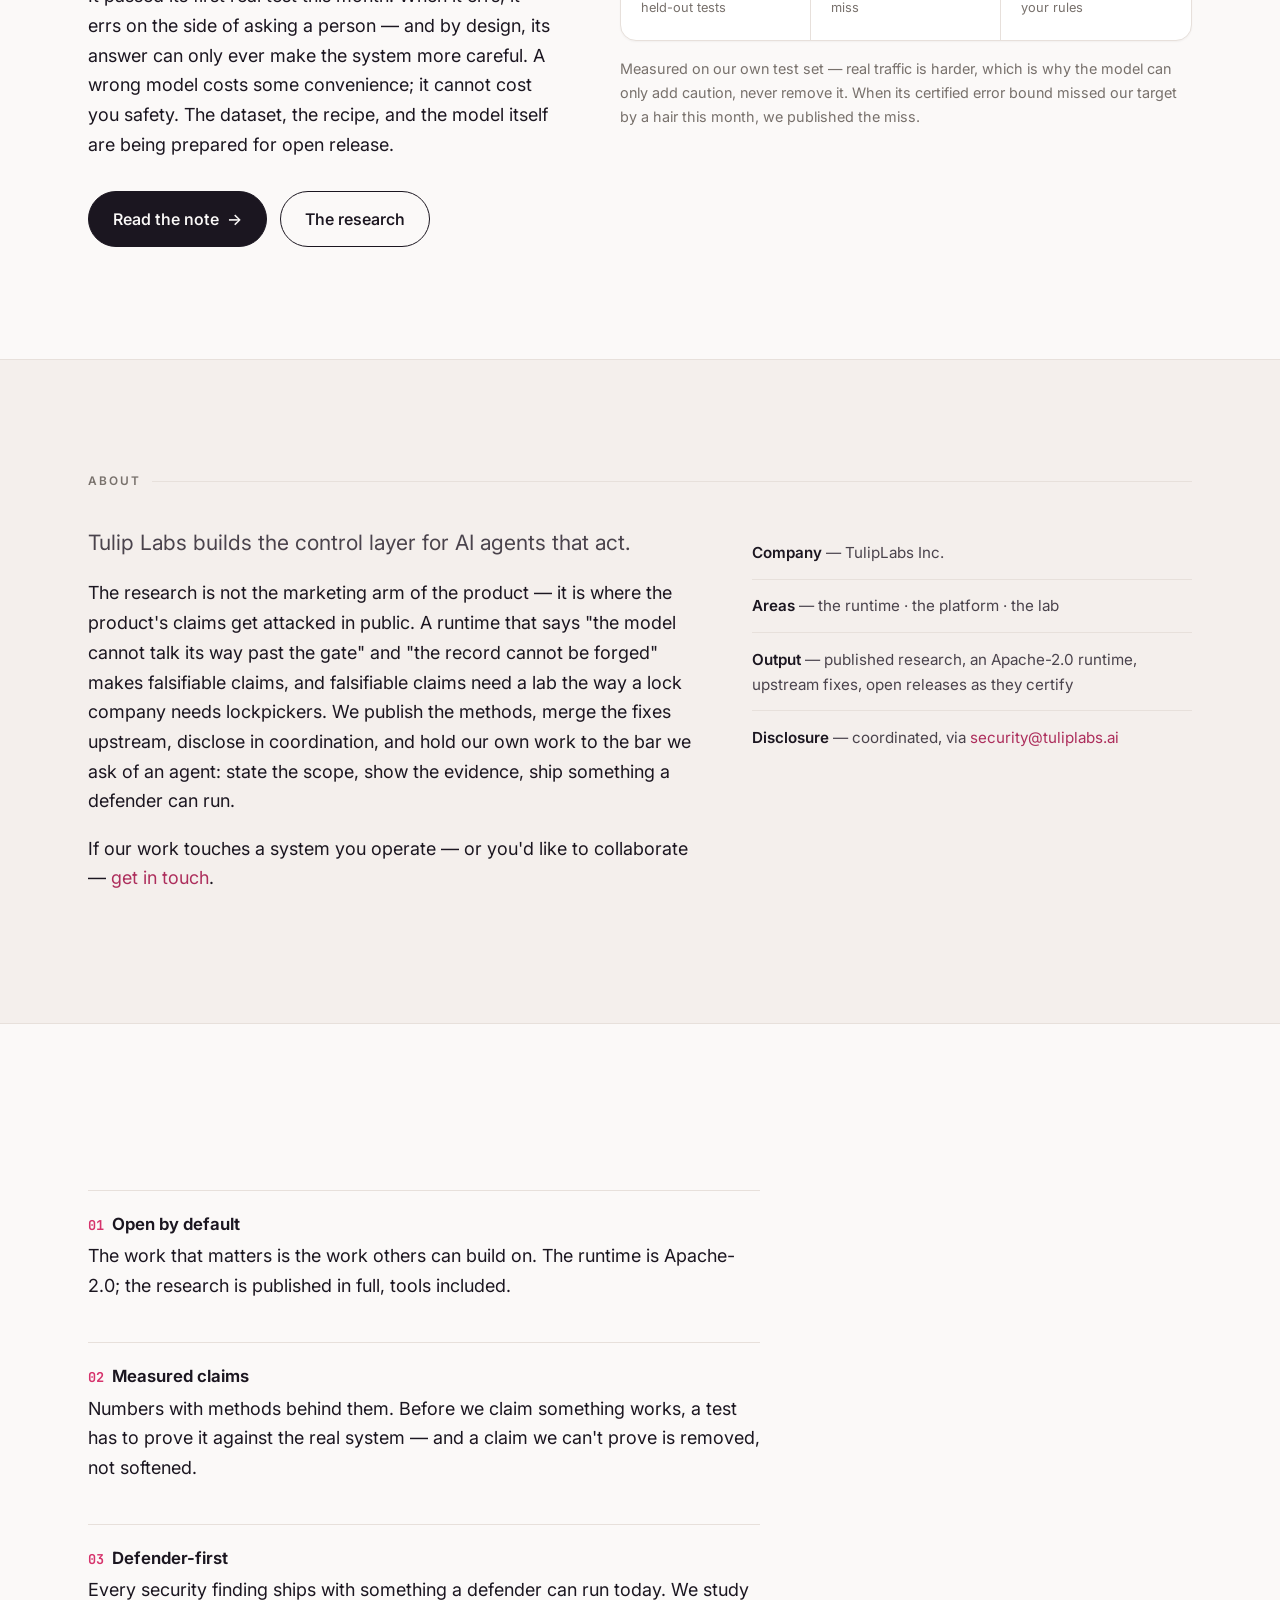
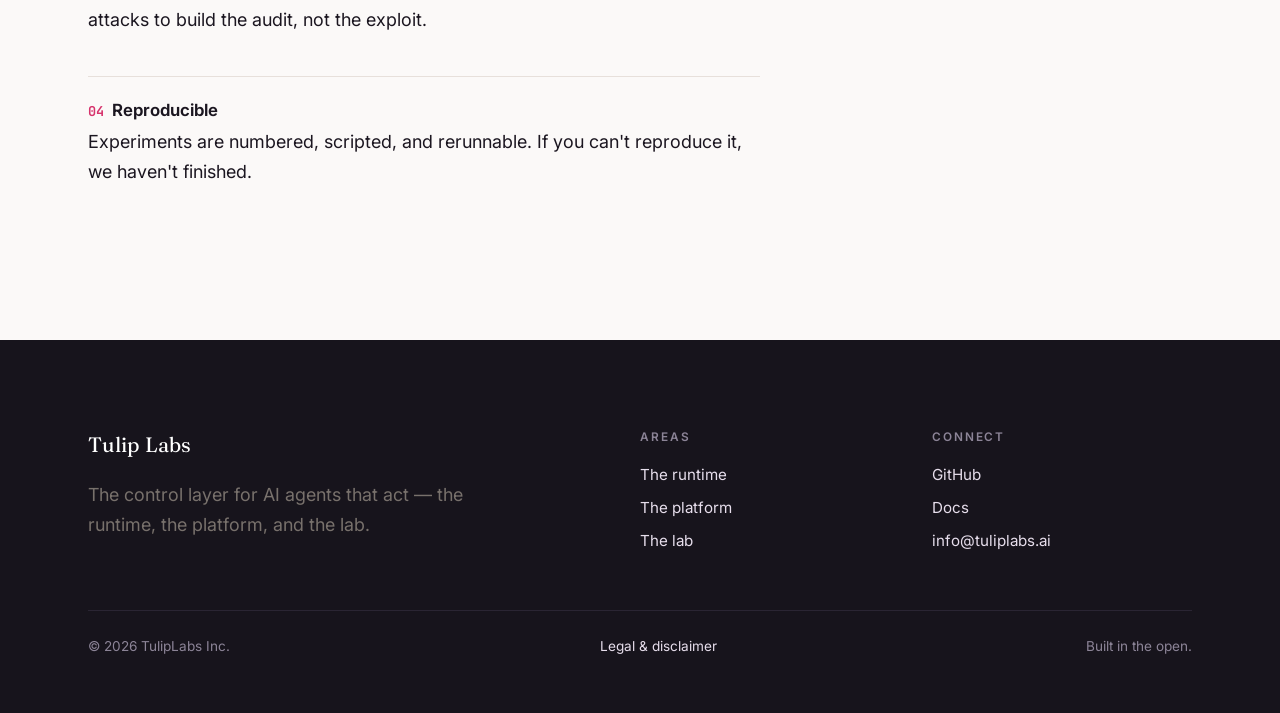
==== commit f29cdf52: "Hero: say what Tulip is, and close the gap to the header 'Build · Certify · Run' meant nothing witho" ====
--- a/index.html
+++ b/index.html
@@ -31,7 +31,7 @@
     "url": "https://tuliplabs.ai/",
     "description": "Tulip Labs builds the control layer for AI agents that act: an open-source control runtime, the Tulip authorization control plane, and the Clusiana control models.",
     "logo": "https://tuliplabs.ai/assets/tulip-mark-pink.png",
-    "sameAs": ["https://github.com/tuliplabs-ai", "https://tulipagents.ai/"]
+    "sameAs": ["https://github.com/tuliplabs-ai/sdk-python", "https://tulipagents.ai/"]
   }
   </script>
 
@@ -52,7 +52,7 @@
       <a href="open-source.html">Runtime</a>
       <a href="platform.html">Platform</a>
       <a href="research.html">Research</a>
-      <a class="hide-sm" href="https://github.com/tuliplabs-ai">GitHub</a>
+      <a class="hide-sm" href="https://github.com/tuliplabs-ai/sdk-python">GitHub</a>
       <a href="contact.html">Contact</a>
     </nav>
   </div>
@@ -64,7 +64,7 @@
   <section class="hero">
     <div class="wrap">
       <div class="col">
-        <p class="kicker">Build · Certify · Run</p>
+        <p class="kicker">Tulip · the AI-agent platform for companies</p>
         <h1>Agents that do <span class="accent">real work</span> — on your models, in your cloud.</h1>
         <p class="lede">Author an agent in an afternoon — in conversation, if you like. Hand it real work in a real workspace. Put it into production knowing every consequential action clears your policy, the risky ones wait for a named person, and the record of all of it cannot be altered afterward. It runs next to your models, your data, your secrets — Tulip never holds any of them.</p>
         <div class="btn-row">
@@ -412,7 +412,7 @@
       </div>
       <div class="foot-col">
         <h4>Connect</h4>
-        <a href="https://github.com/tuliplabs-ai">GitHub</a>
+        <a href="https://github.com/tuliplabs-ai/sdk-python">GitHub</a>
         <a href="https://tulipagents.ai/">Docs</a>
         <a href="mailto:info@tuliplabs.ai">info@tuliplabs.ai</a>
       </div>
--- a/styles.css
+++ b/styles.css
@@ -51,7 +51,7 @@
 
 /* ---- type ---------------------------------------------------------------- */
 h1, h2, h3 { font-family: var(--serif); font-weight: 420; letter-spacing: -0.02em; line-height: 1.08; }
-h1 { font-size: clamp(2.6rem, 5.4vw, 4.4rem); letter-spacing: -0.028em; margin: 0 0 1.4rem; }
+h1 { font-size: clamp(2.6rem, 5.4vw, 4.4rem); letter-spacing: -0.028em; margin: 0 0 1.1rem; }
 h2 { font-size: clamp(1.8rem, 3vw, 2.5rem); margin: 0 0 1.4rem; }
 h3 { font-size: 1.3rem; letter-spacing: -0.01em; margin: 0 0 0.5rem; }
 p  { margin: 0 0 1.1rem; }
@@ -66,7 +66,7 @@
   letter-spacing: 0.18em;
   text-transform: uppercase;
   color: var(--red);
-  margin: 0 0 1.5rem;
+  margin: 0 0 1rem;
 }
 .lede { font-size: clamp(1.12rem, 1.7vw, 1.32rem); color: var(--ink-soft); line-height: 1.55; }
 .muted { color: var(--mute); }
@@ -126,7 +126,7 @@
 .btn:hover .arrow { transform: translateX(2px); }
 
 /* ---- hero ---------------------------------------------------------------- */
-.hero { padding-top: 8rem; padding-bottom: 6.5rem; }
+.hero { padding-top: 4.5rem; padding-bottom: 5.5rem; }
 .hero .col { max-width: 50rem; }
 .hero h1 .accent { color: var(--red); font-style: italic; }
 .pip { font-family: var(--mono); font-size: 0.85rem; color: var(--mute); margin-top: 1.6rem; }
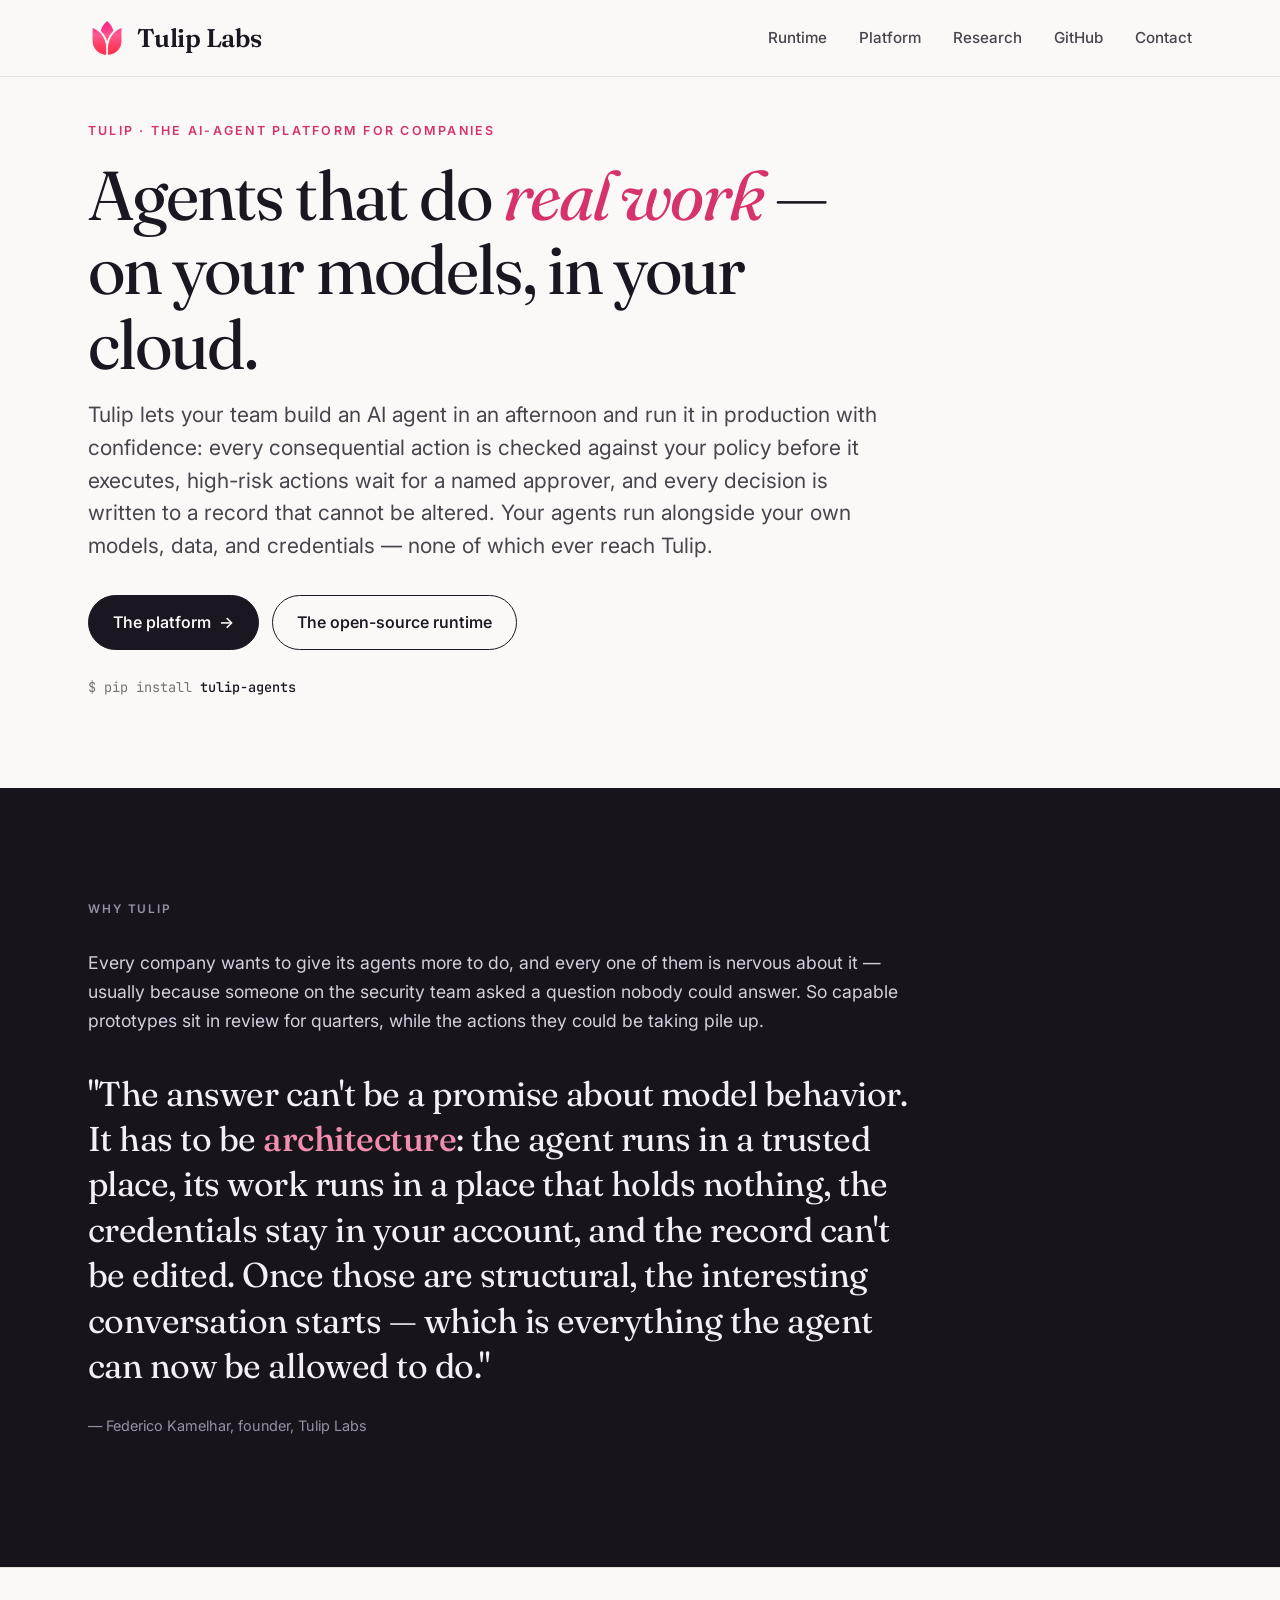
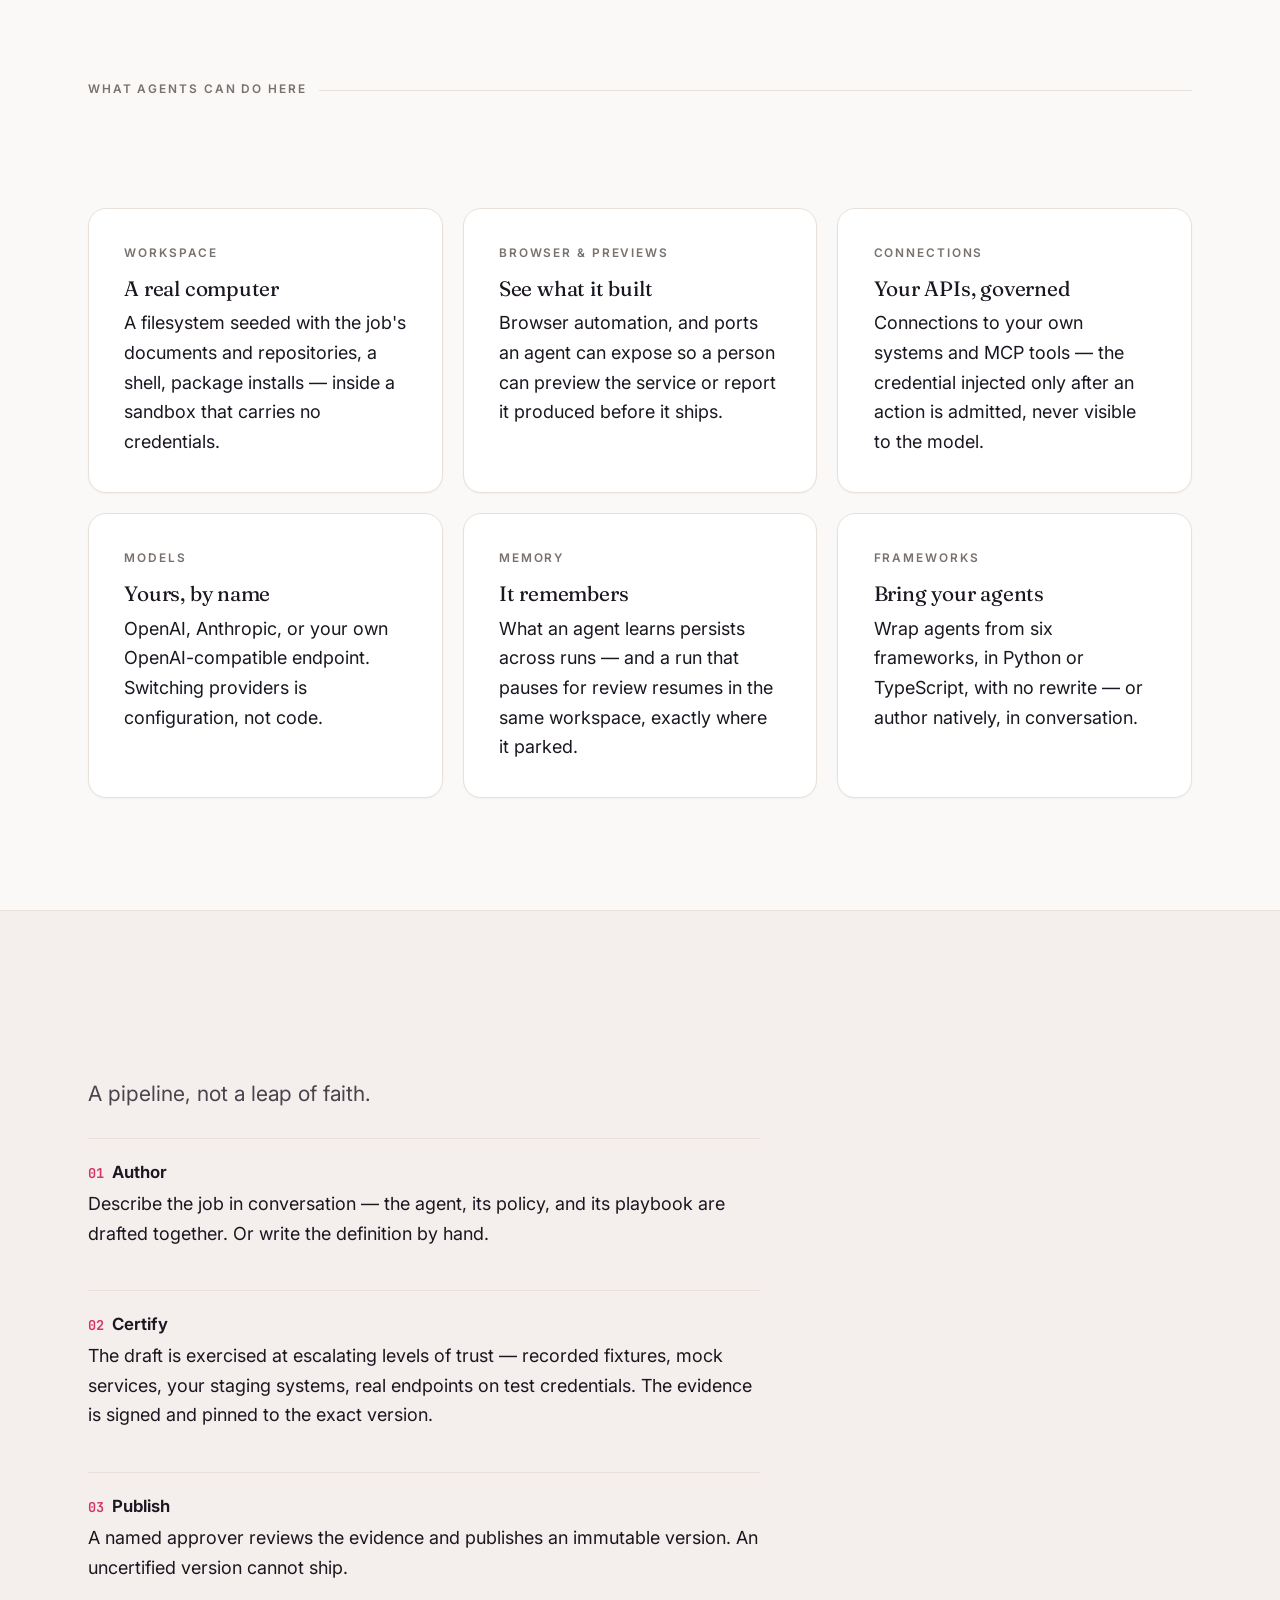
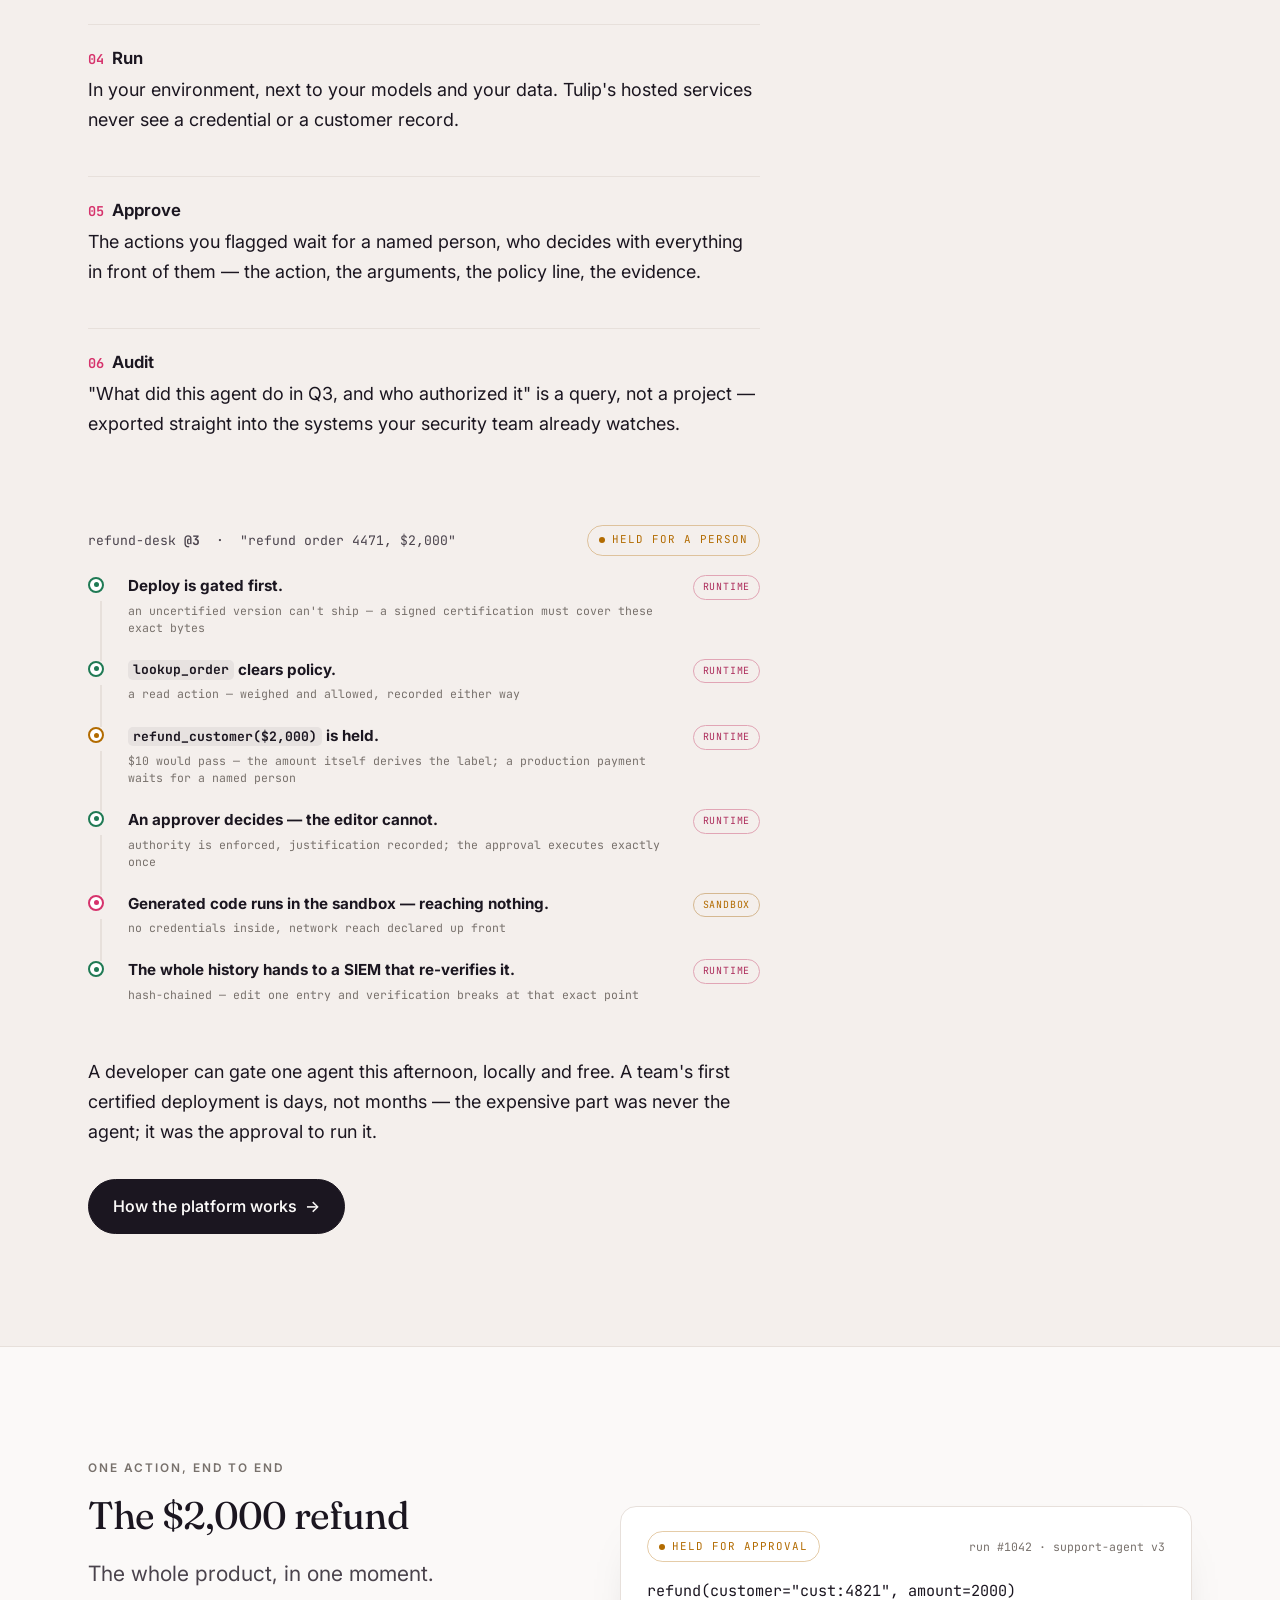
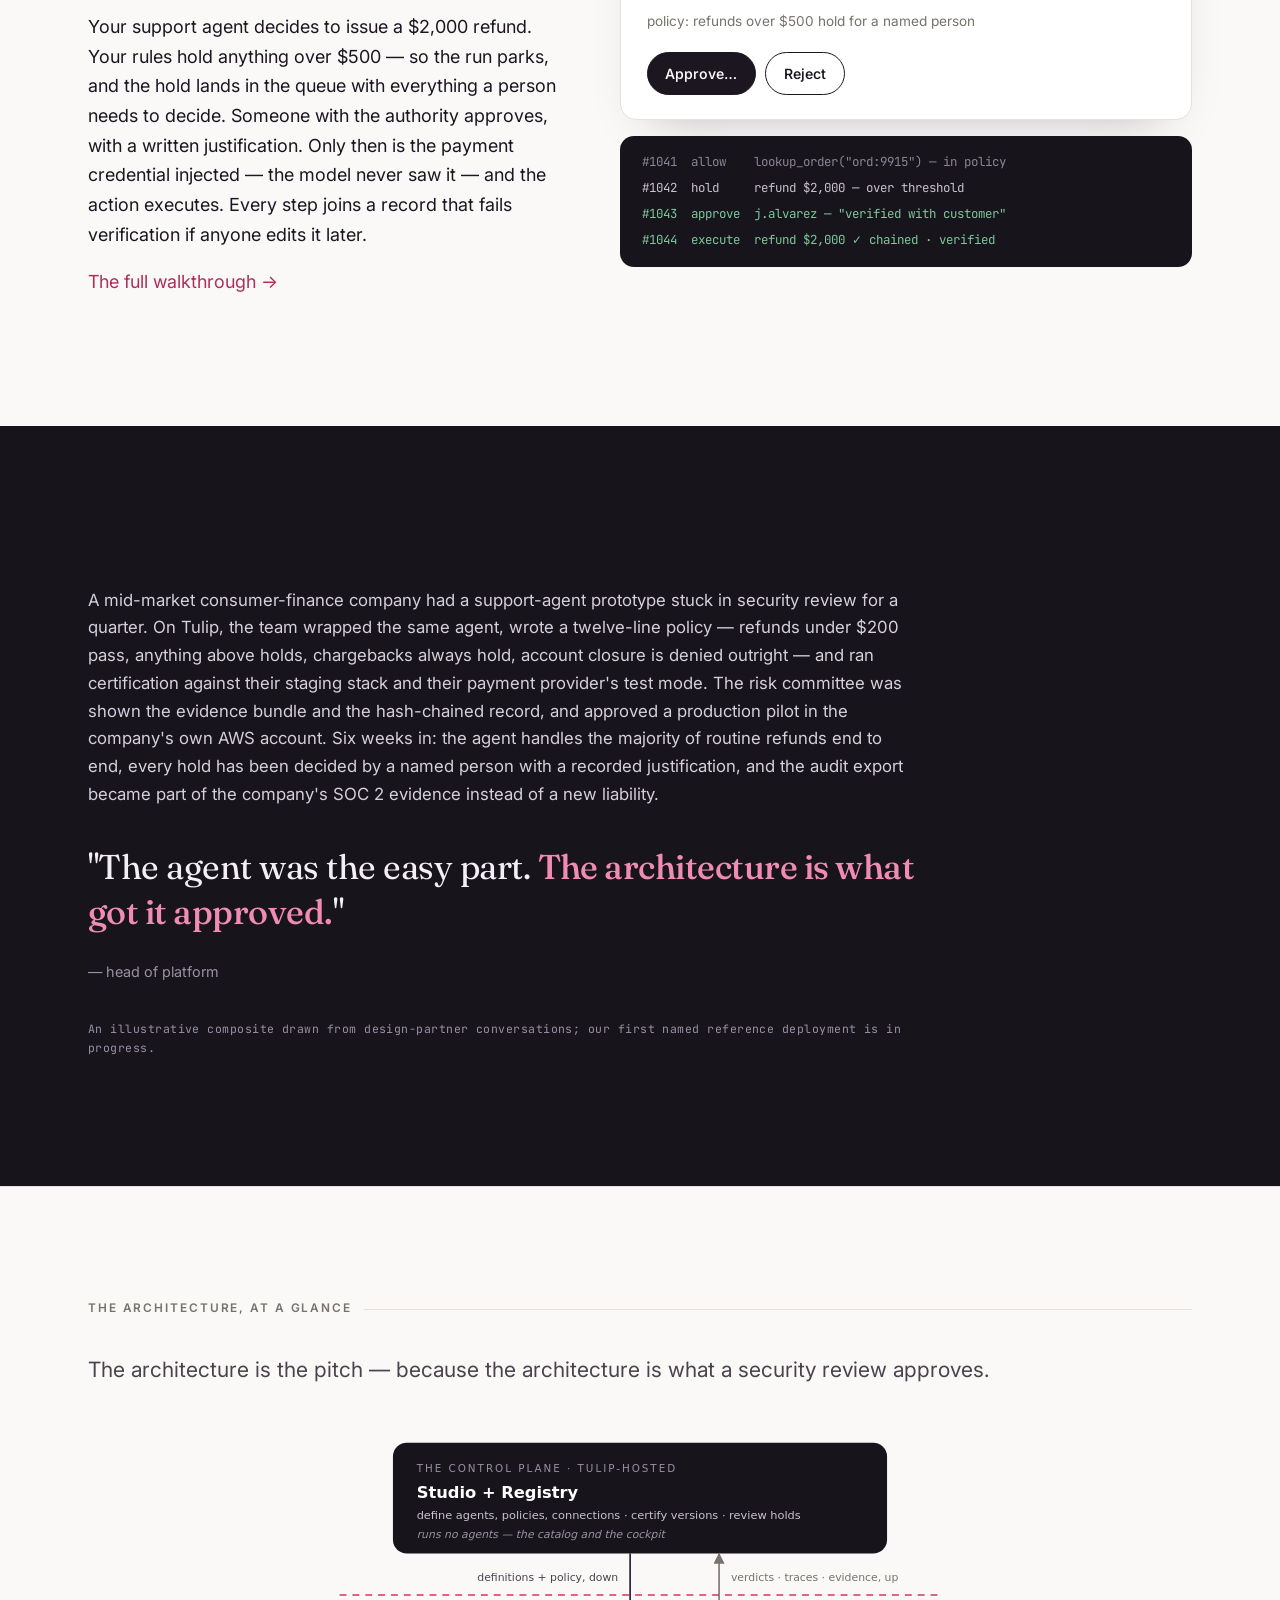
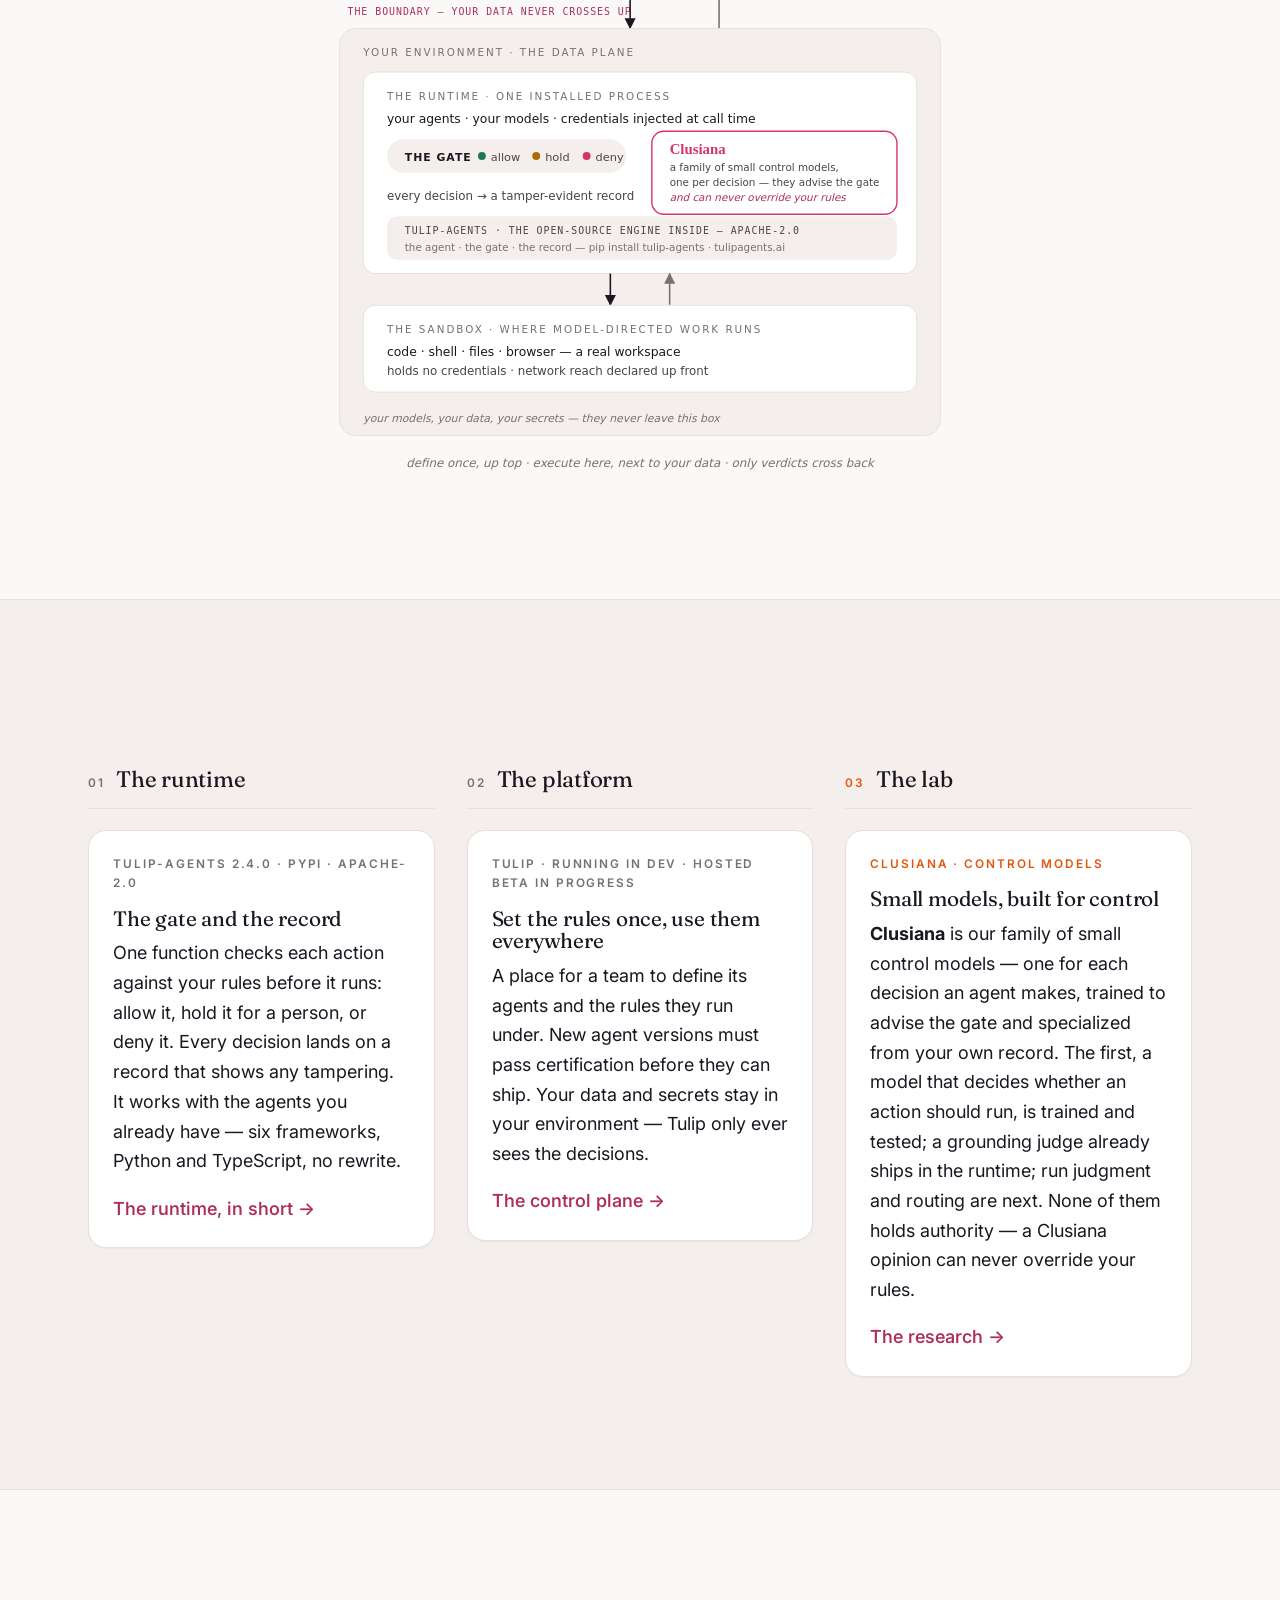
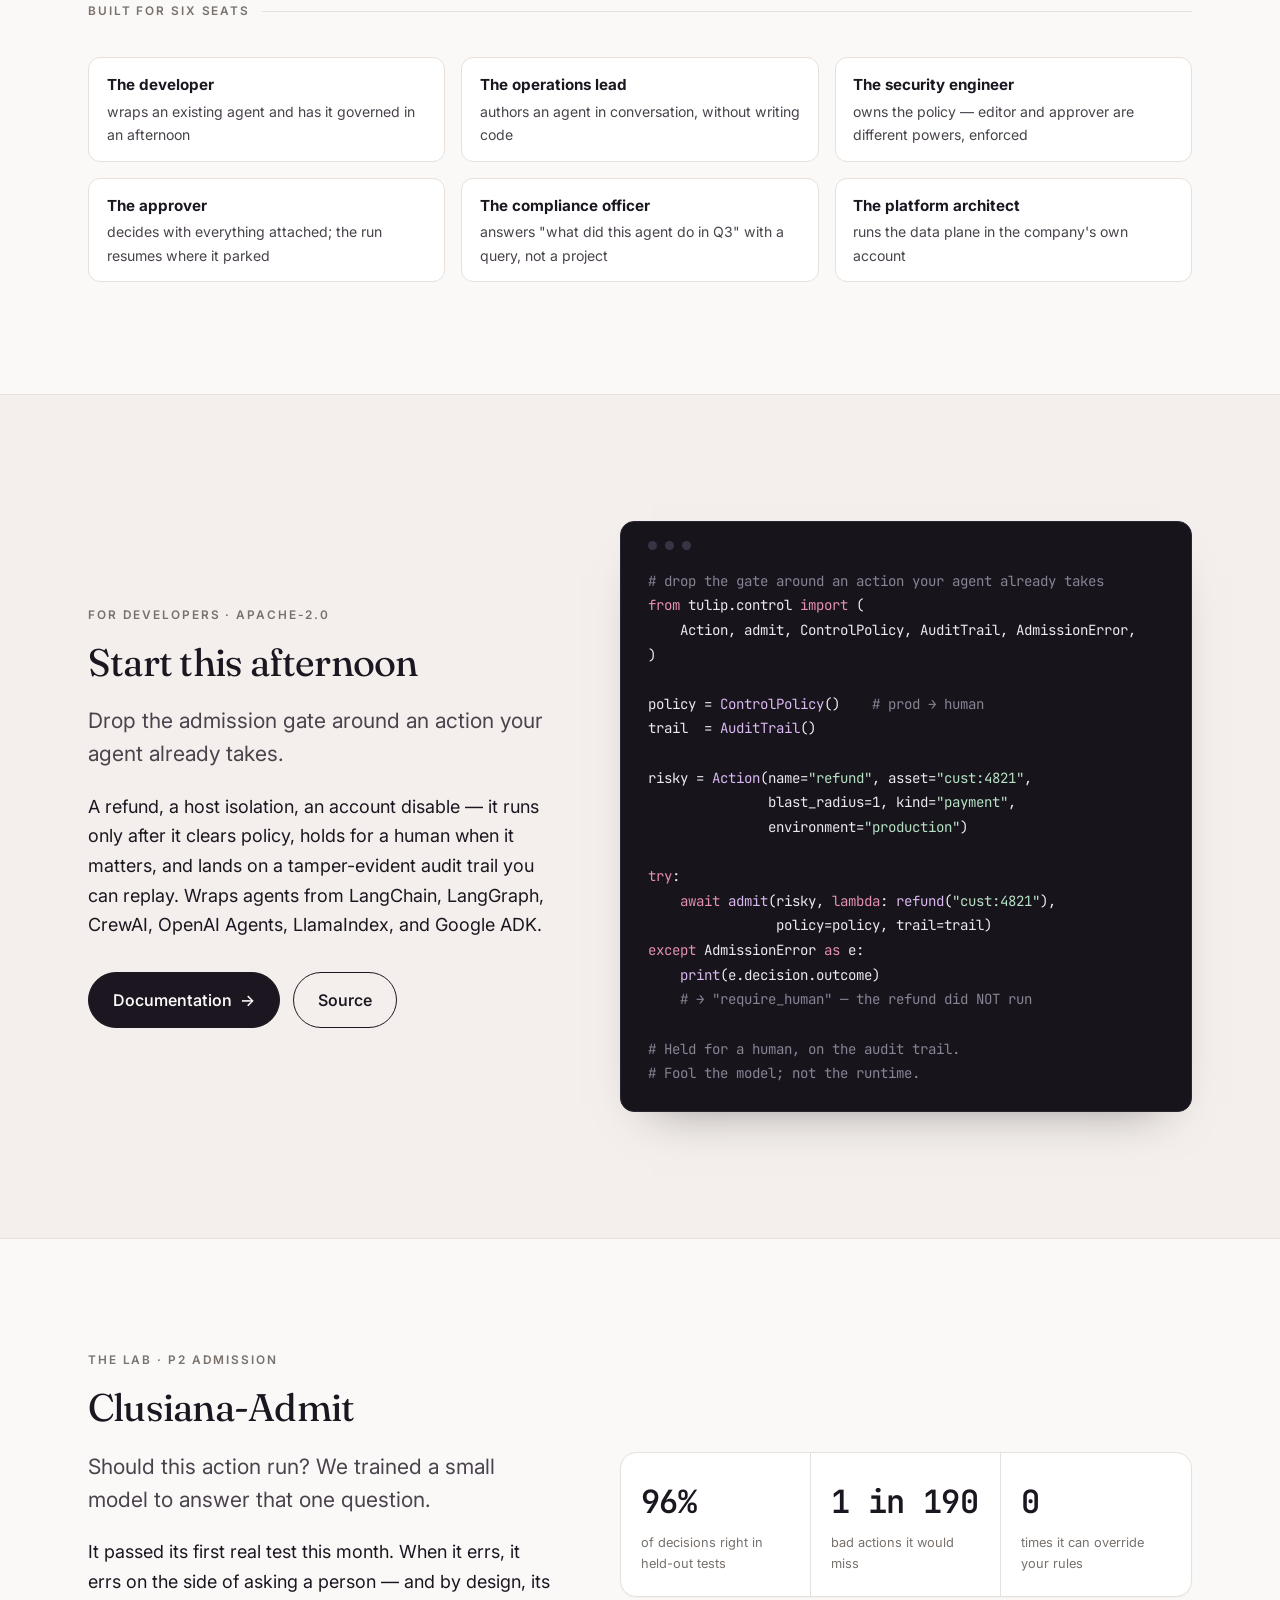
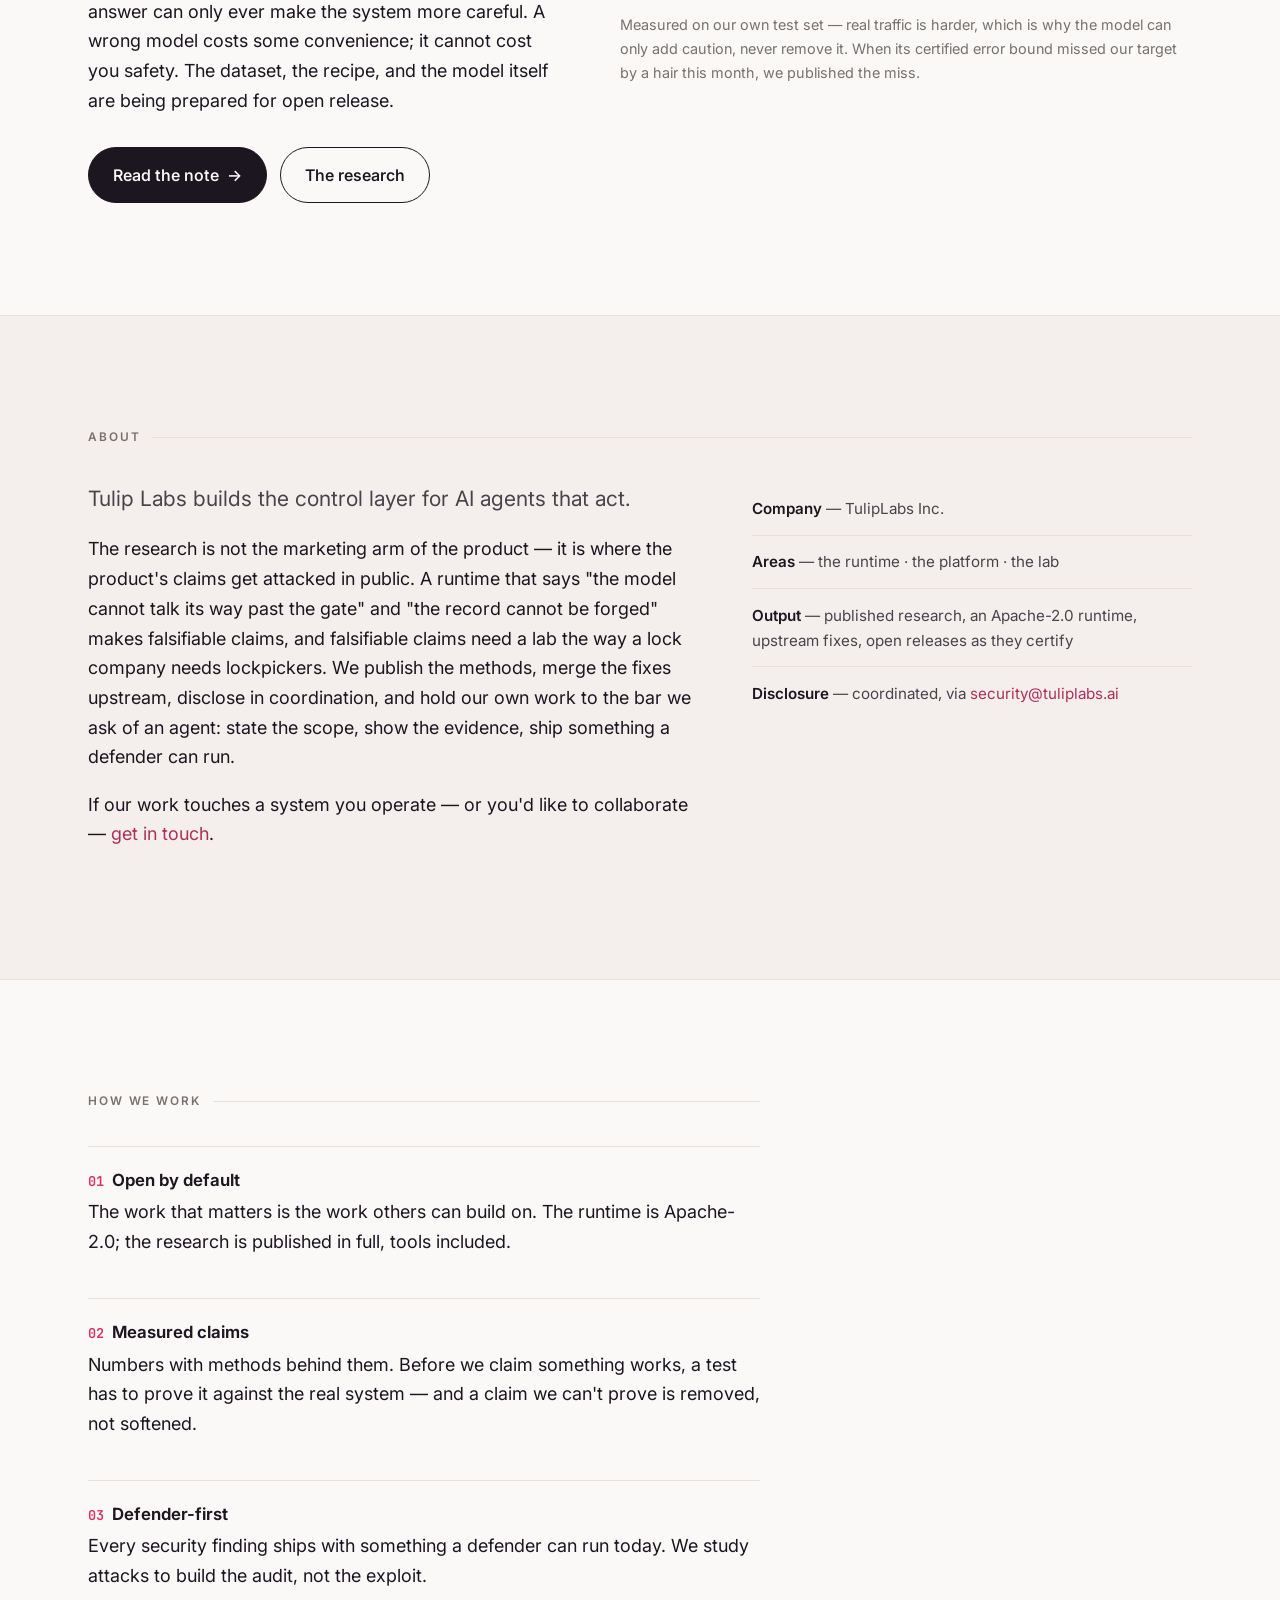
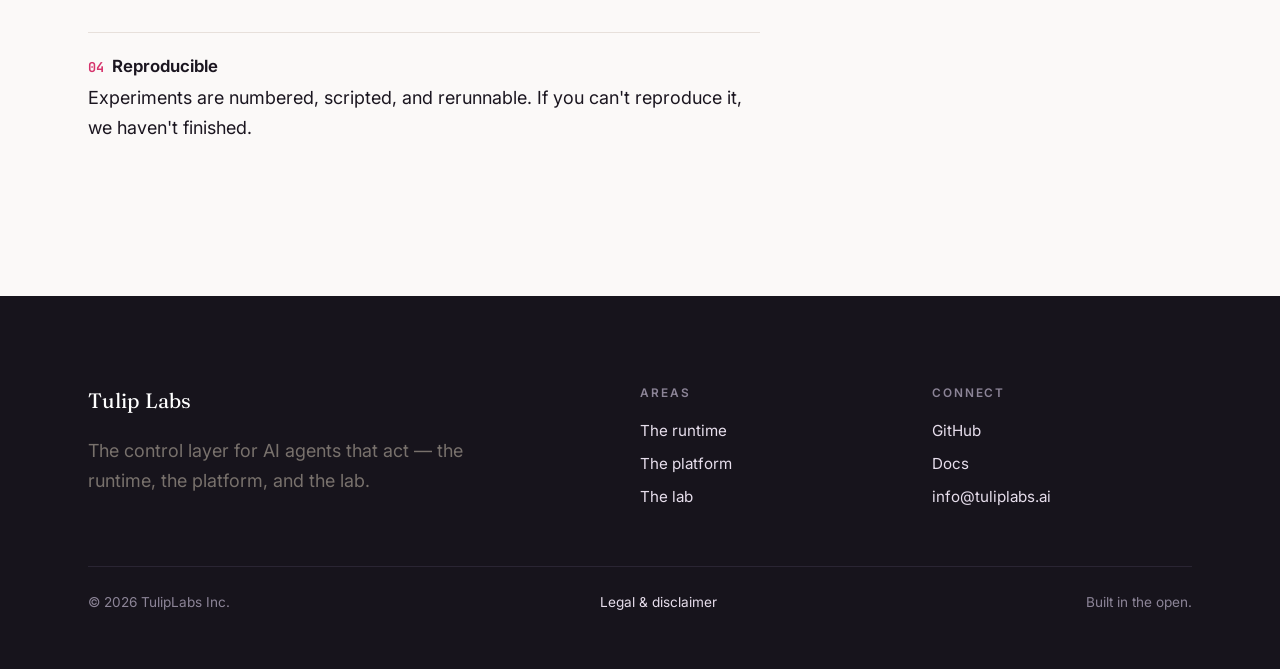
==== commit 40573356: "Hero: professional prose, and the opening sits directly under the header The lede was a chain of cli" ====
--- a/index.html
+++ b/index.html
@@ -66,7 +66,7 @@
       <div class="col">
         <p class="kicker">Tulip · the AI-agent platform for companies</p>
         <h1>Agents that do <span class="accent">real work</span> — on your models, in your cloud.</h1>
-        <p class="lede">Author an agent in an afternoon — in conversation, if you like. Hand it real work in a real workspace. Put it into production knowing every consequential action clears your policy, the risky ones wait for a named person, and the record of all of it cannot be altered afterward. It runs next to your models, your data, your secrets — Tulip never holds any of them.</p>
+        <p class="lede">Tulip lets your team build an AI agent in an afternoon and run it in production with confidence: every consequential action is checked against your policy before it executes, high-risk actions wait for a named approver, and every decision is written to a record that cannot be altered. Your agents run alongside your own models, data, and credentials — none of which ever reach Tulip.</p>
         <div class="btn-row">
           <a class="btn btn--primary" href="platform.html">The platform <span class="arrow">→</span></a>
           <a class="btn btn--ghost" href="open-source.html">The open-source runtime</a>
--- a/styles.css
+++ b/styles.css
@@ -126,7 +126,7 @@
 .btn:hover .arrow { transform: translateX(2px); }
 
 /* ---- hero ---------------------------------------------------------------- */
-.hero { padding-top: 4.5rem; padding-bottom: 5.5rem; }
+.hero { padding-top: 2.75rem; padding-bottom: 4.5rem; }
 .hero .col { max-width: 50rem; }
 .hero h1 .accent { color: var(--red); font-style: italic; }
 .pip { font-family: var(--mono); font-size: 0.85rem; color: var(--mute); margin-top: 1.6rem; }
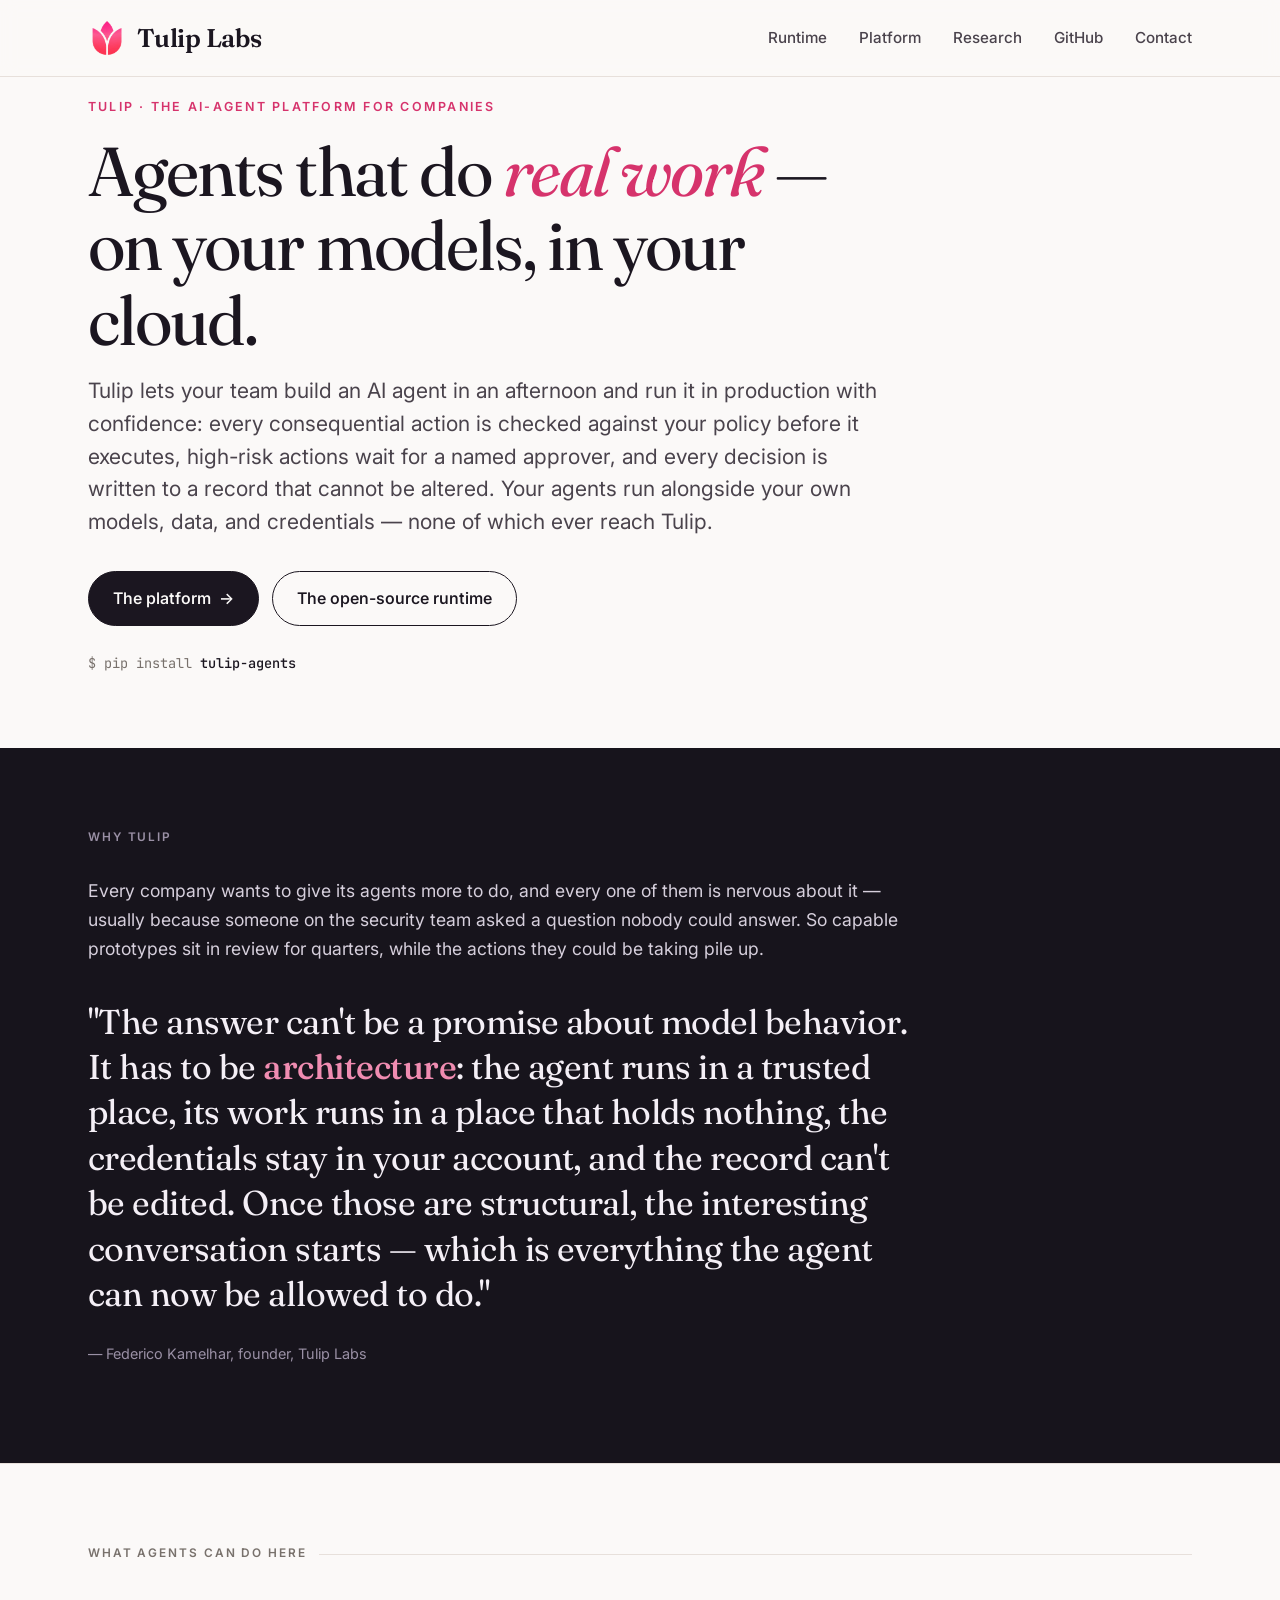
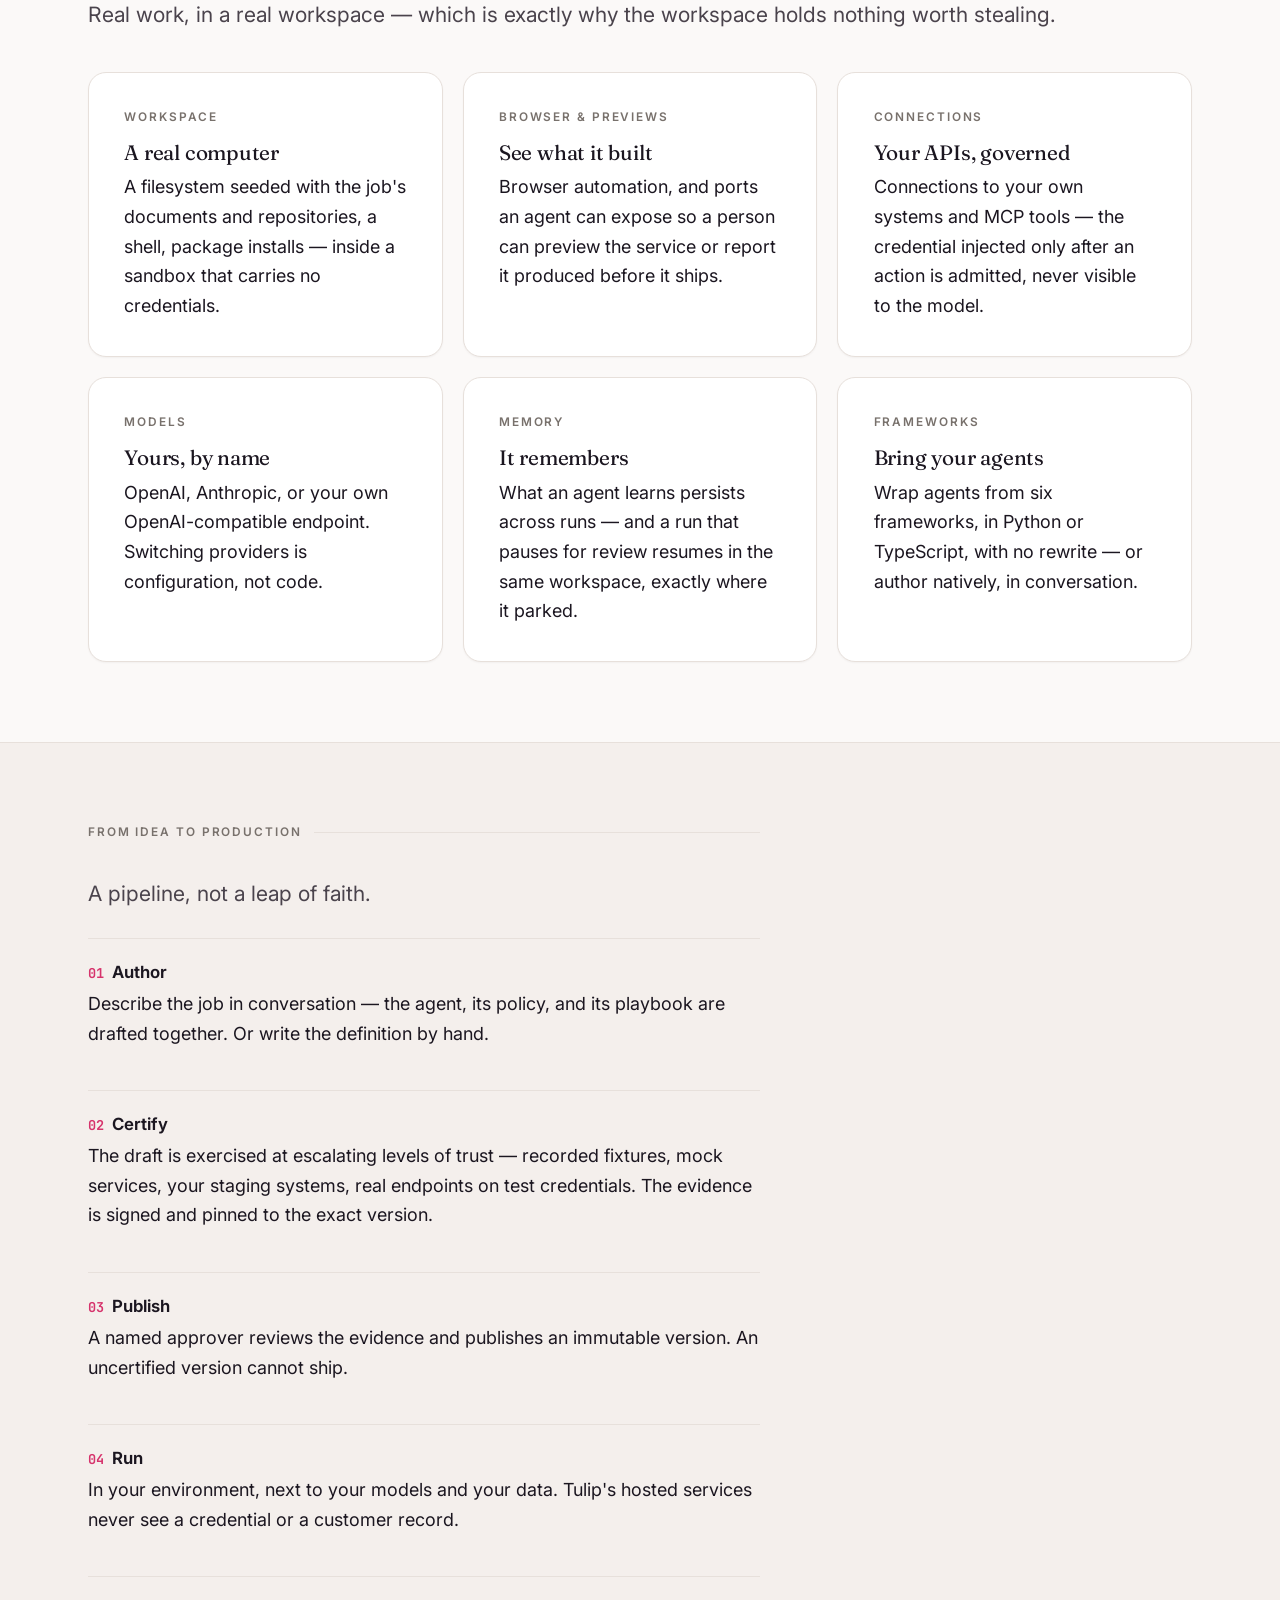
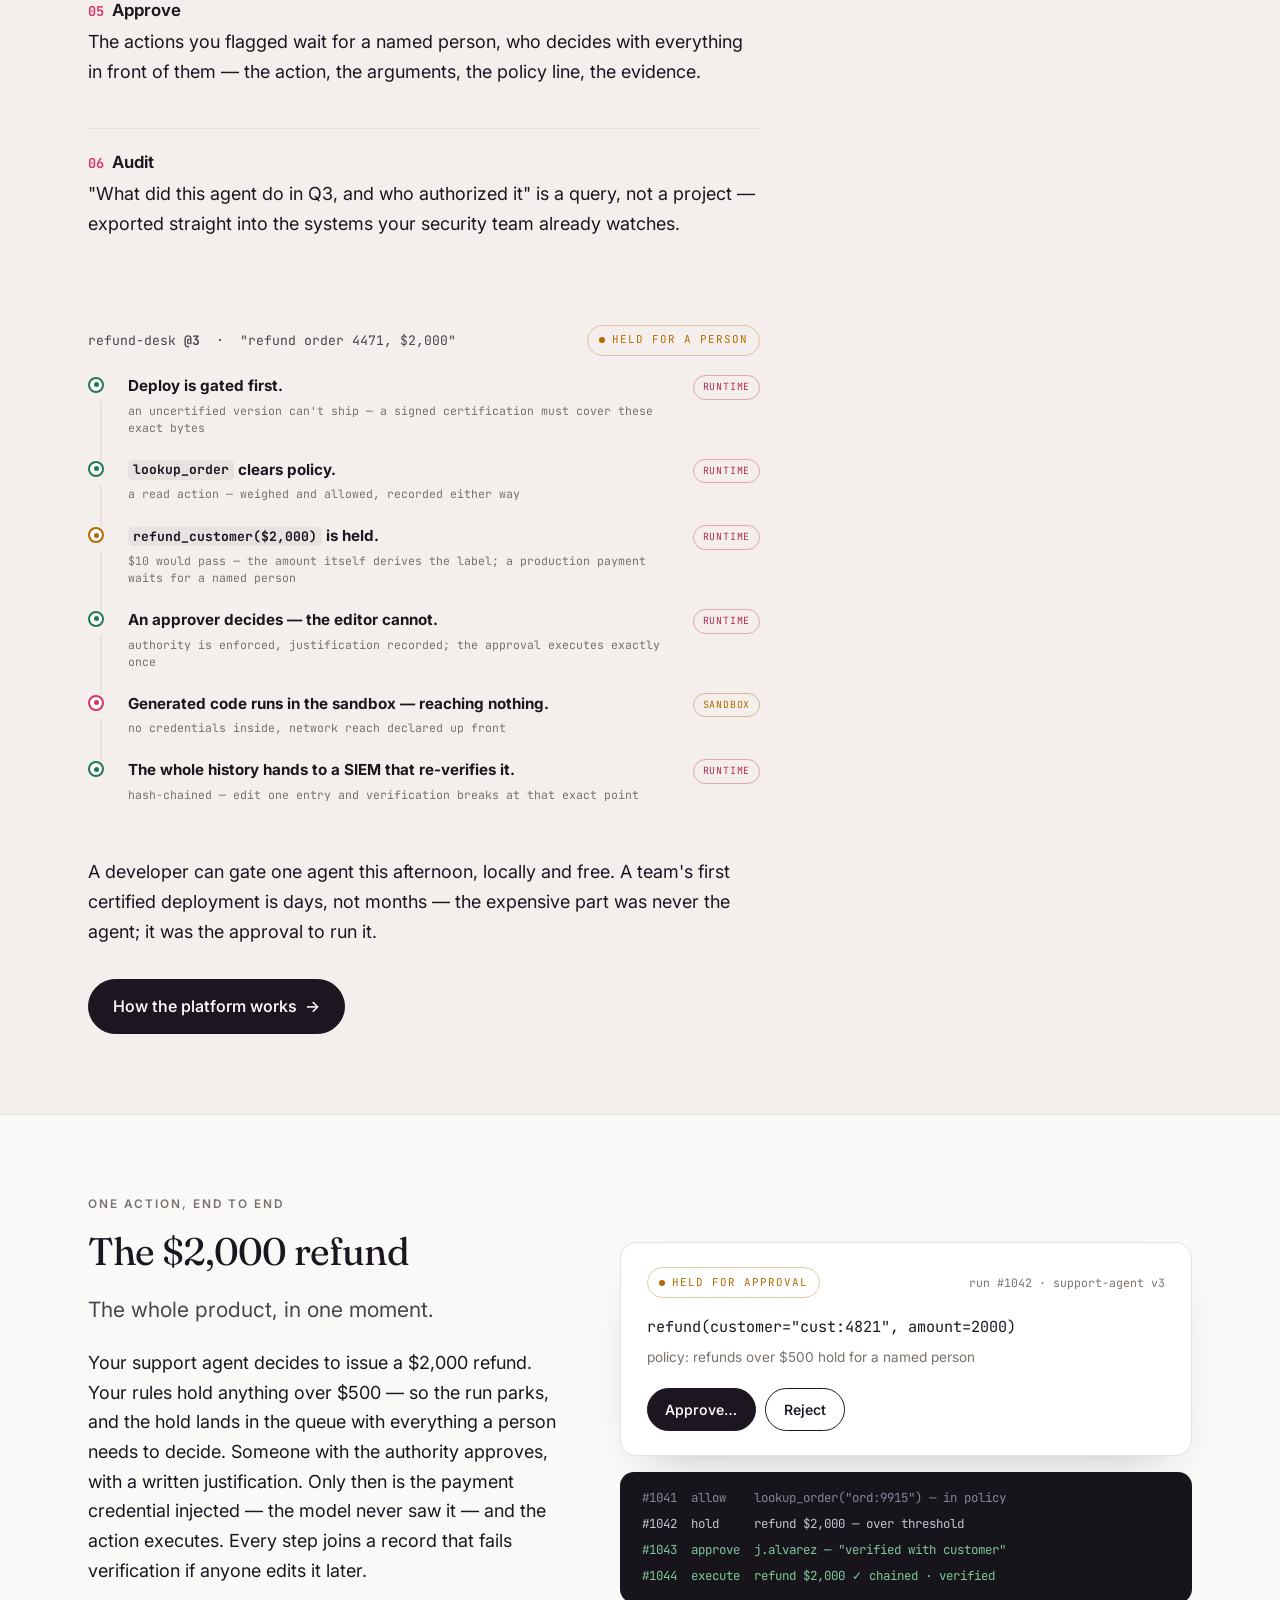
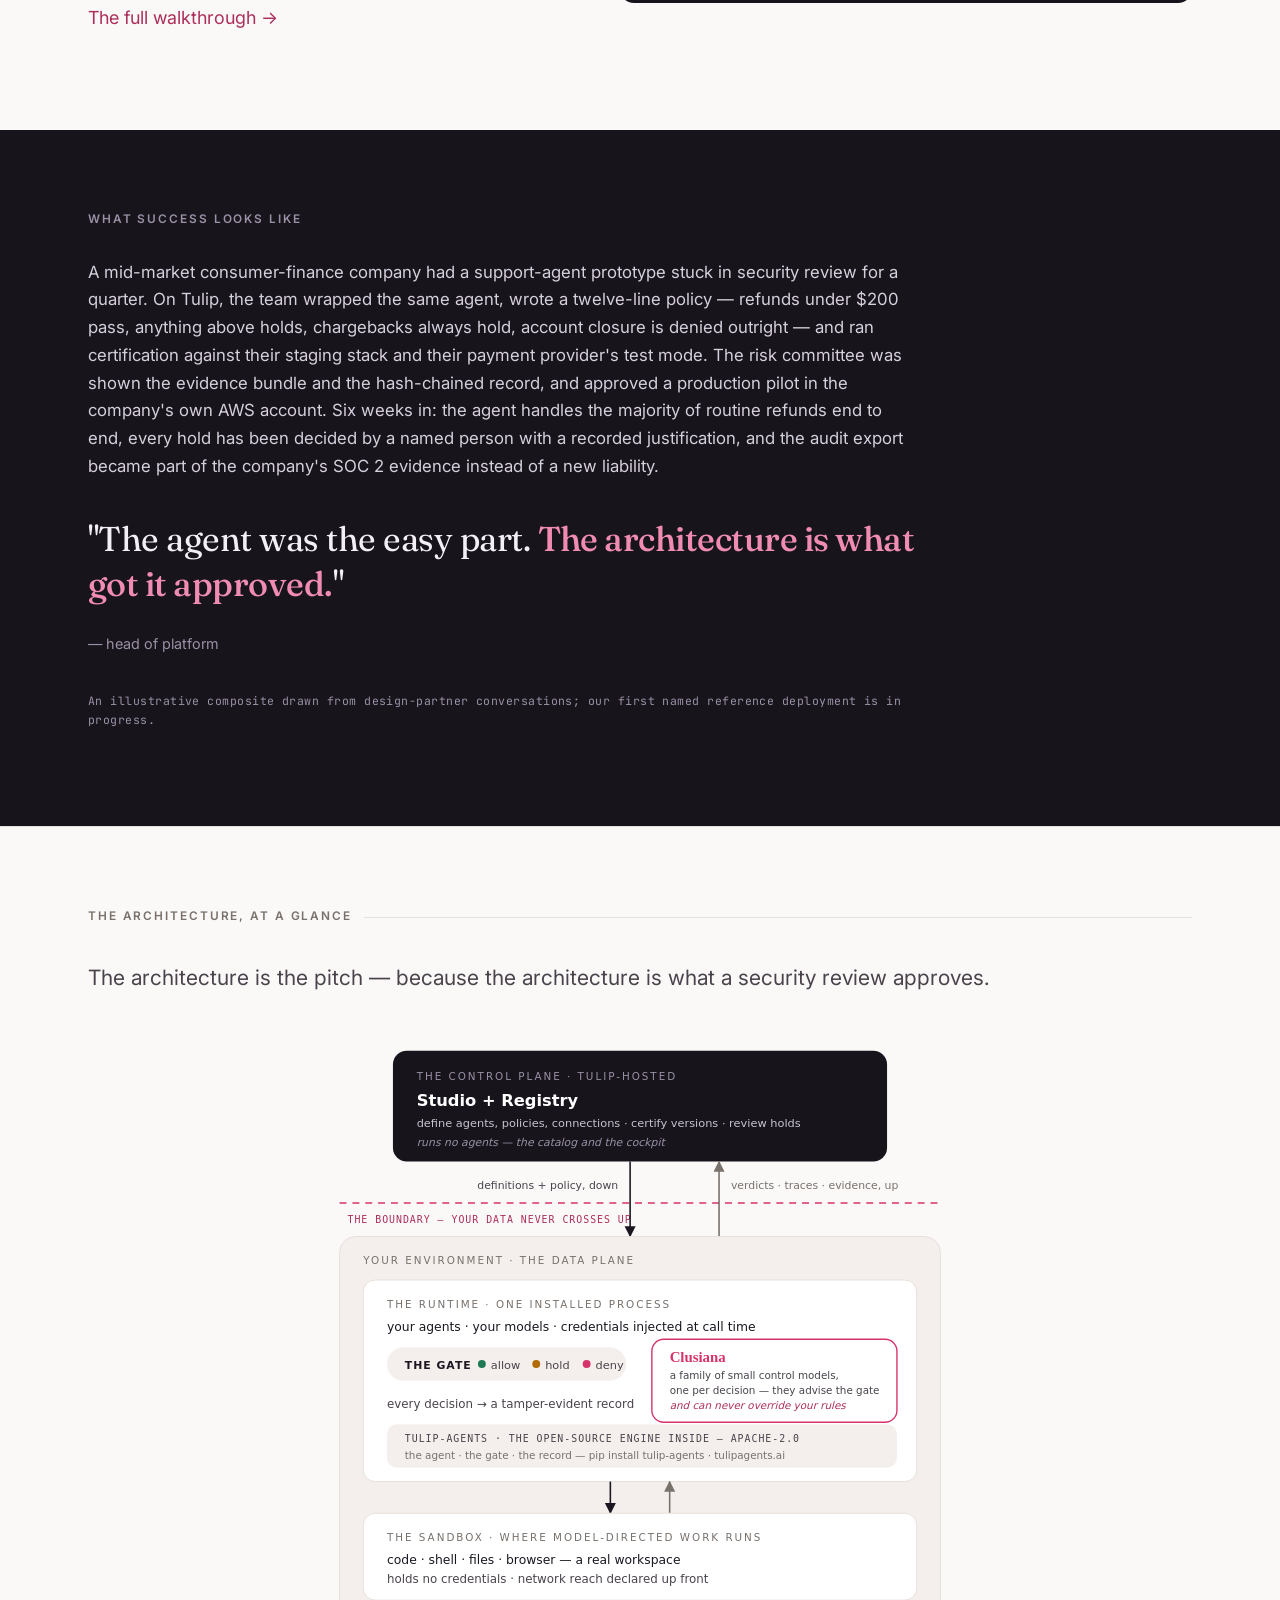
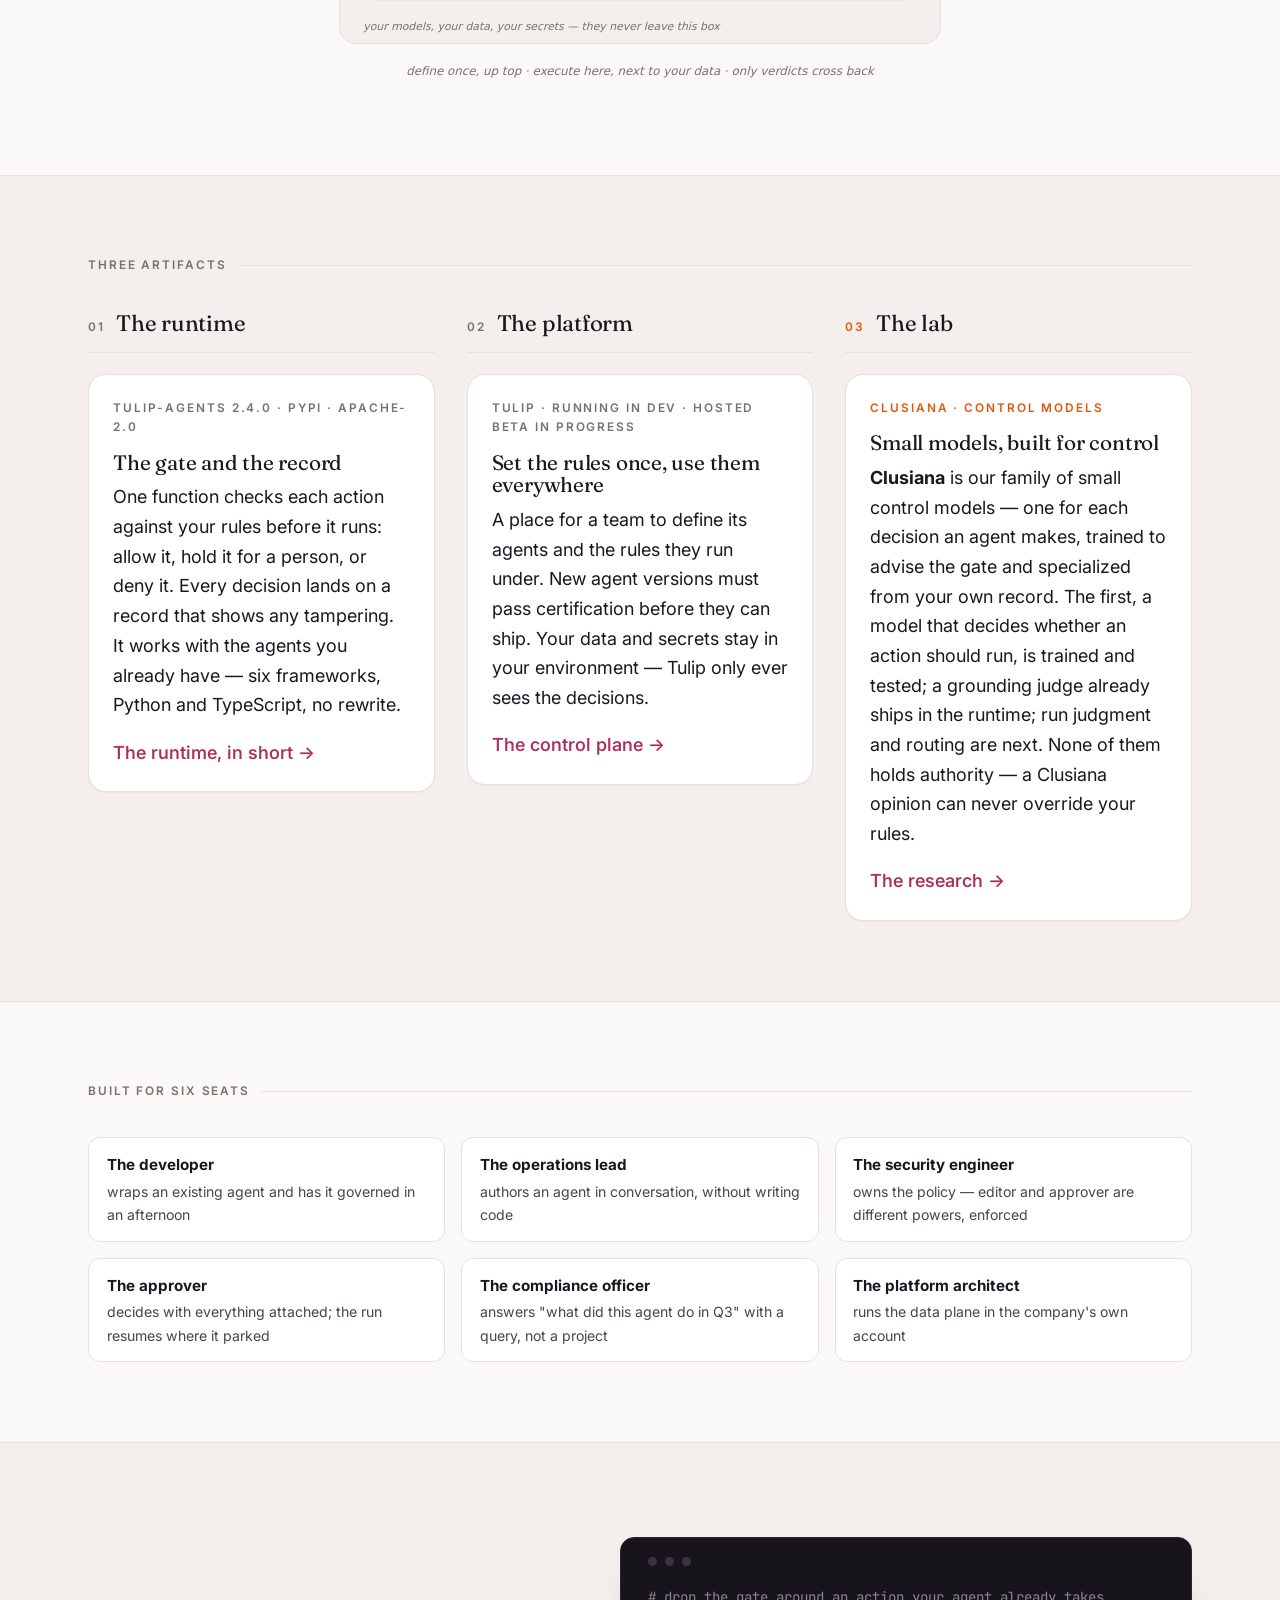
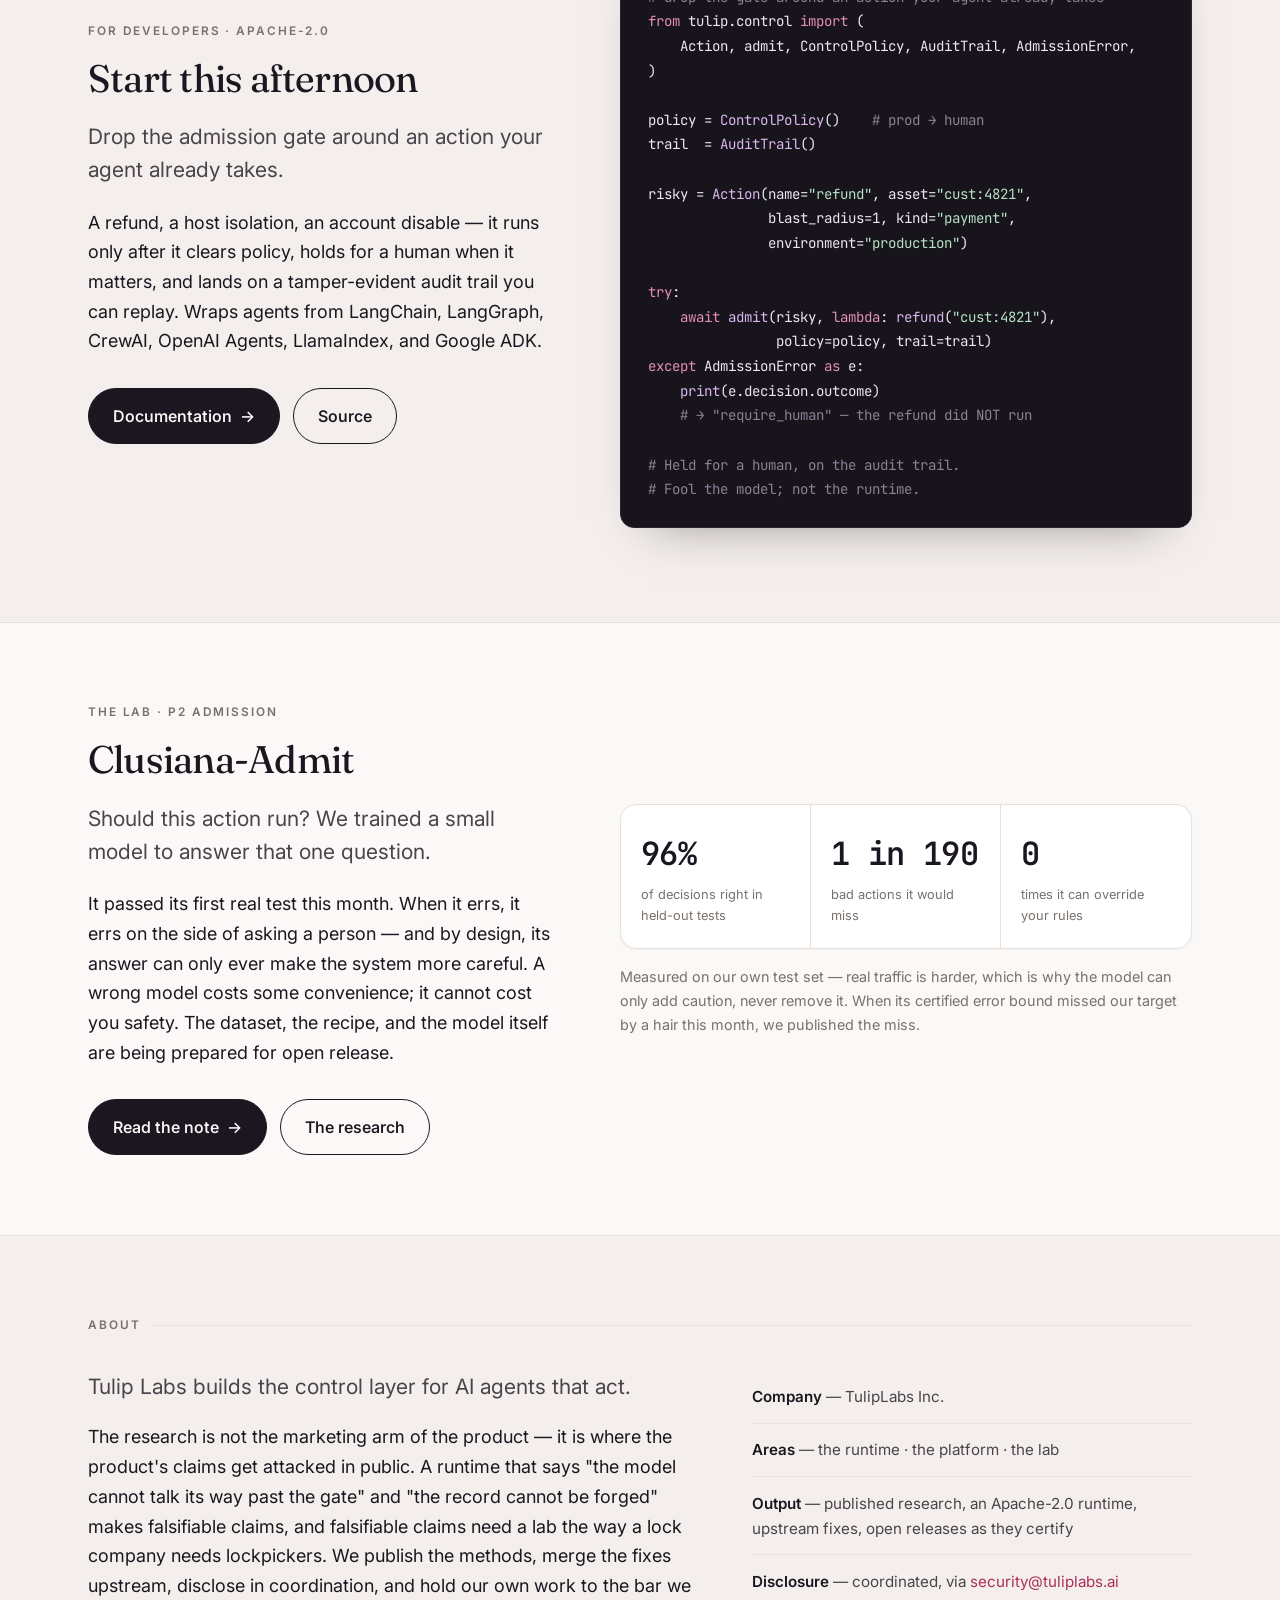
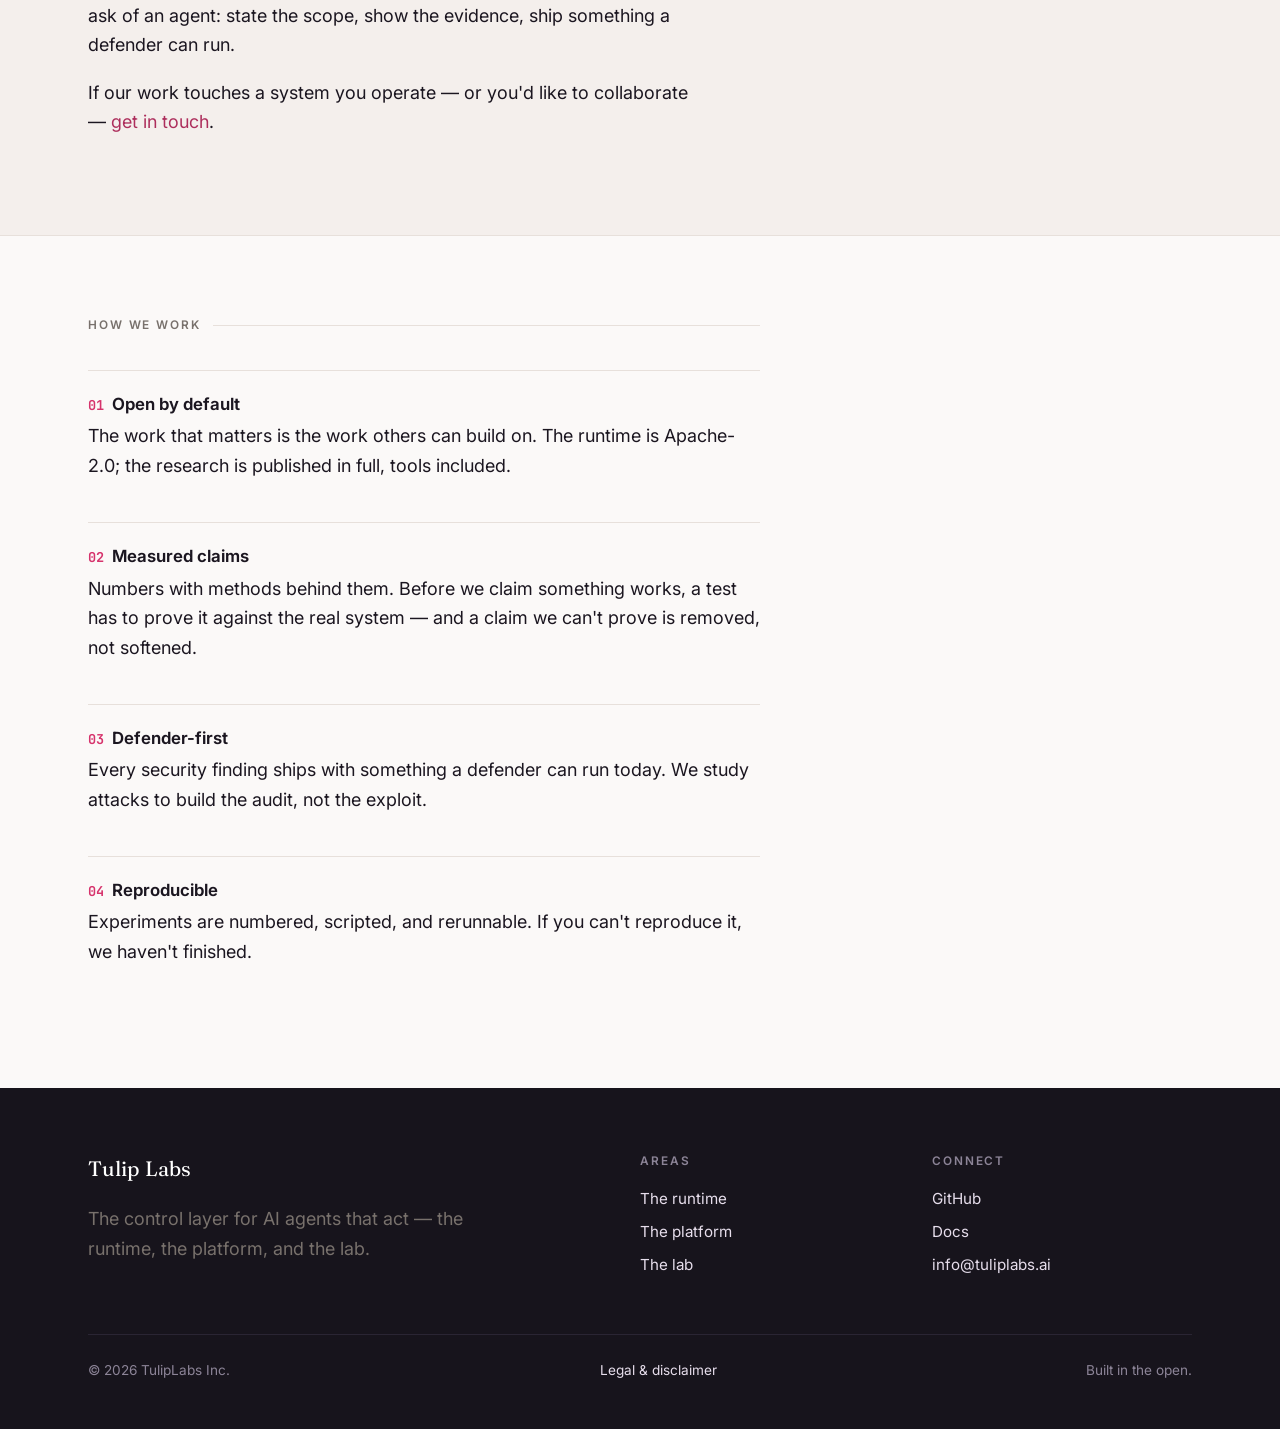
==== commit 074e69ed: "Bust stale style caches and raise the hero to 1.25rem The Pages CDN and browsers cache styles.css fo" ====
--- a/index.html
+++ b/index.html
@@ -38,7 +38,7 @@
   <link rel="preconnect" href="https://fonts.googleapis.com">
   <link rel="preconnect" href="https://fonts.gstatic.com" crossorigin>
   <link href="https://fonts.googleapis.com/css2?family=Fraunces:ital,opsz,wght@0,9..144,360..600;1,9..144,400..560&family=Inter:wght@400;500;600;650&family=JetBrains+Mono:wght@500;600&display=swap" rel="stylesheet">
-  <link rel="stylesheet" href="styles.css">
+  <link rel="stylesheet" href="styles.css?v=8">
 </head>
 <body>
 
@@ -425,6 +425,6 @@
   </div>
 </footer>
 
-<script src="site.js" defer></script>
+<script src="site.js?v=8" defer></script>
 </body>
 </html>
--- a/styles.css
+++ b/styles.css
@@ -46,7 +46,7 @@
 /* ---- layout primitives ---------------------------------------------------- */
 .wrap { width: 100%; max-width: var(--wide); margin: 0 auto; padding: 0 1.5rem; }
 .col  { max-width: var(--measure); }
-section { padding: 7rem 0; border-top: 1px solid var(--rule); }
+section { padding: 5rem 0; border-top: 1px solid var(--rule); }
 section:first-of-type { border-top: 0; }
 
 /* ---- type ---------------------------------------------------------------- */
@@ -126,7 +126,7 @@
 .btn:hover .arrow { transform: translateX(2px); }
 
 /* ---- hero ---------------------------------------------------------------- */
-.hero { padding-top: 2.75rem; padding-bottom: 4.5rem; }
+.hero { padding-top: 1.25rem; padding-bottom: 3.5rem; }
 .hero .col { max-width: 50rem; }
 .hero h1 .accent { color: var(--red); font-style: italic; }
 .pip { font-family: var(--mono); font-size: 0.85rem; color: var(--mute); margin-top: 1.6rem; }
@@ -210,7 +210,7 @@
 .principle .idx { font-family: var(--mono); color: var(--red); font-size: 0.85rem; margin-right: 0.5rem; }
 
 /* ---- footer -------------------------------------------------------------- */
-.site-foot { background: var(--ink-panel); color: #C9C2D0; border-top: 0; padding: 5.5rem 0 3.5rem; }
+.site-foot { background: var(--ink-panel); color: #C9C2D0; border-top: 0; padding: 4rem 0 3rem; }
 .site-foot a { color: #E7DEEC; }
 .site-foot a:hover { color: #fff; }
 .foot-grid { display: grid; grid-template-columns: 2fr 1fr 1fr; gap: 2rem; }
@@ -282,7 +282,7 @@
 pre code { background: none; padding: 0; font-size: inherit; }
 
 /* ---- research notes (long-form posts) ------------------------------------ */
-.post-hero { padding: 5.5rem 0 3rem; border-top: 0; }
+.post-hero { padding: 3rem 0 2.5rem; border-top: 0; }
 .post-hero h1 { max-width: 46rem; font-size: clamp(2.2rem, 4.4vw, 3.4rem); }
 .post-hero .lede { max-width: var(--measure); }
 .post-meta {
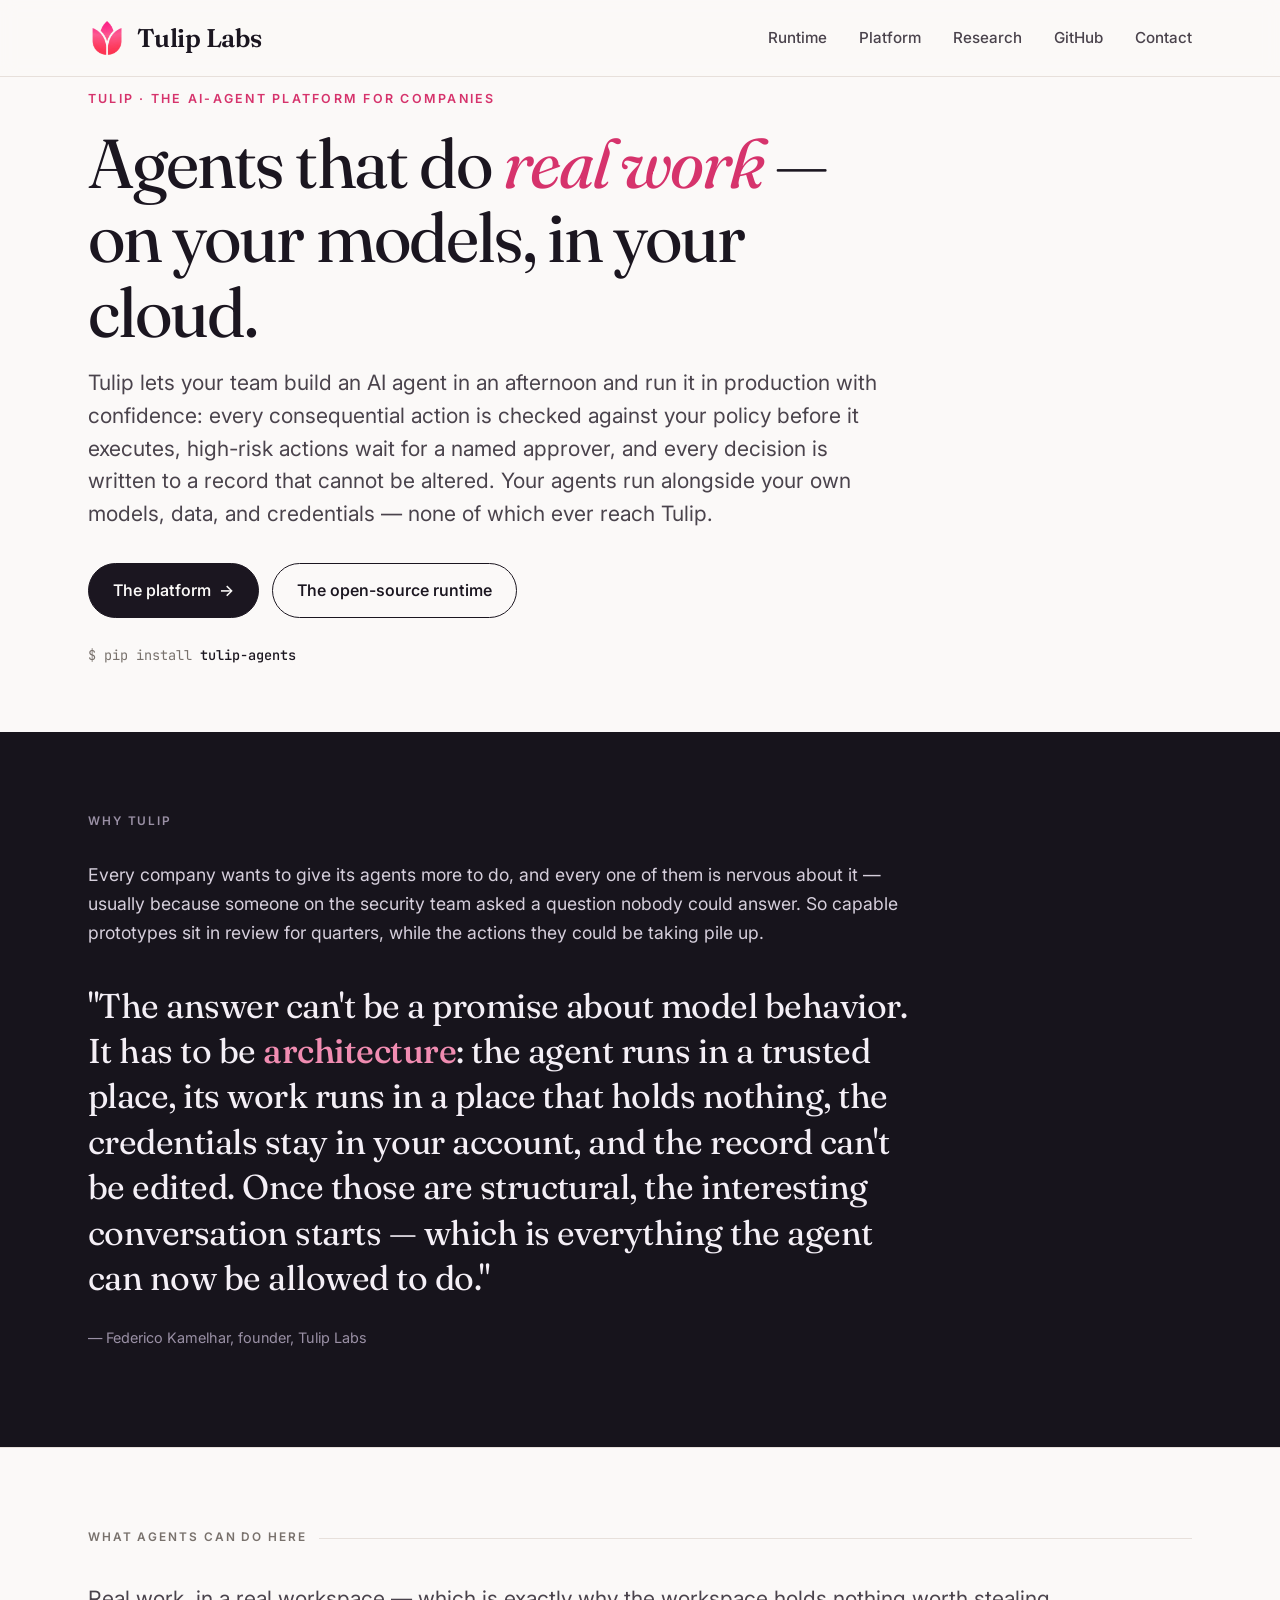
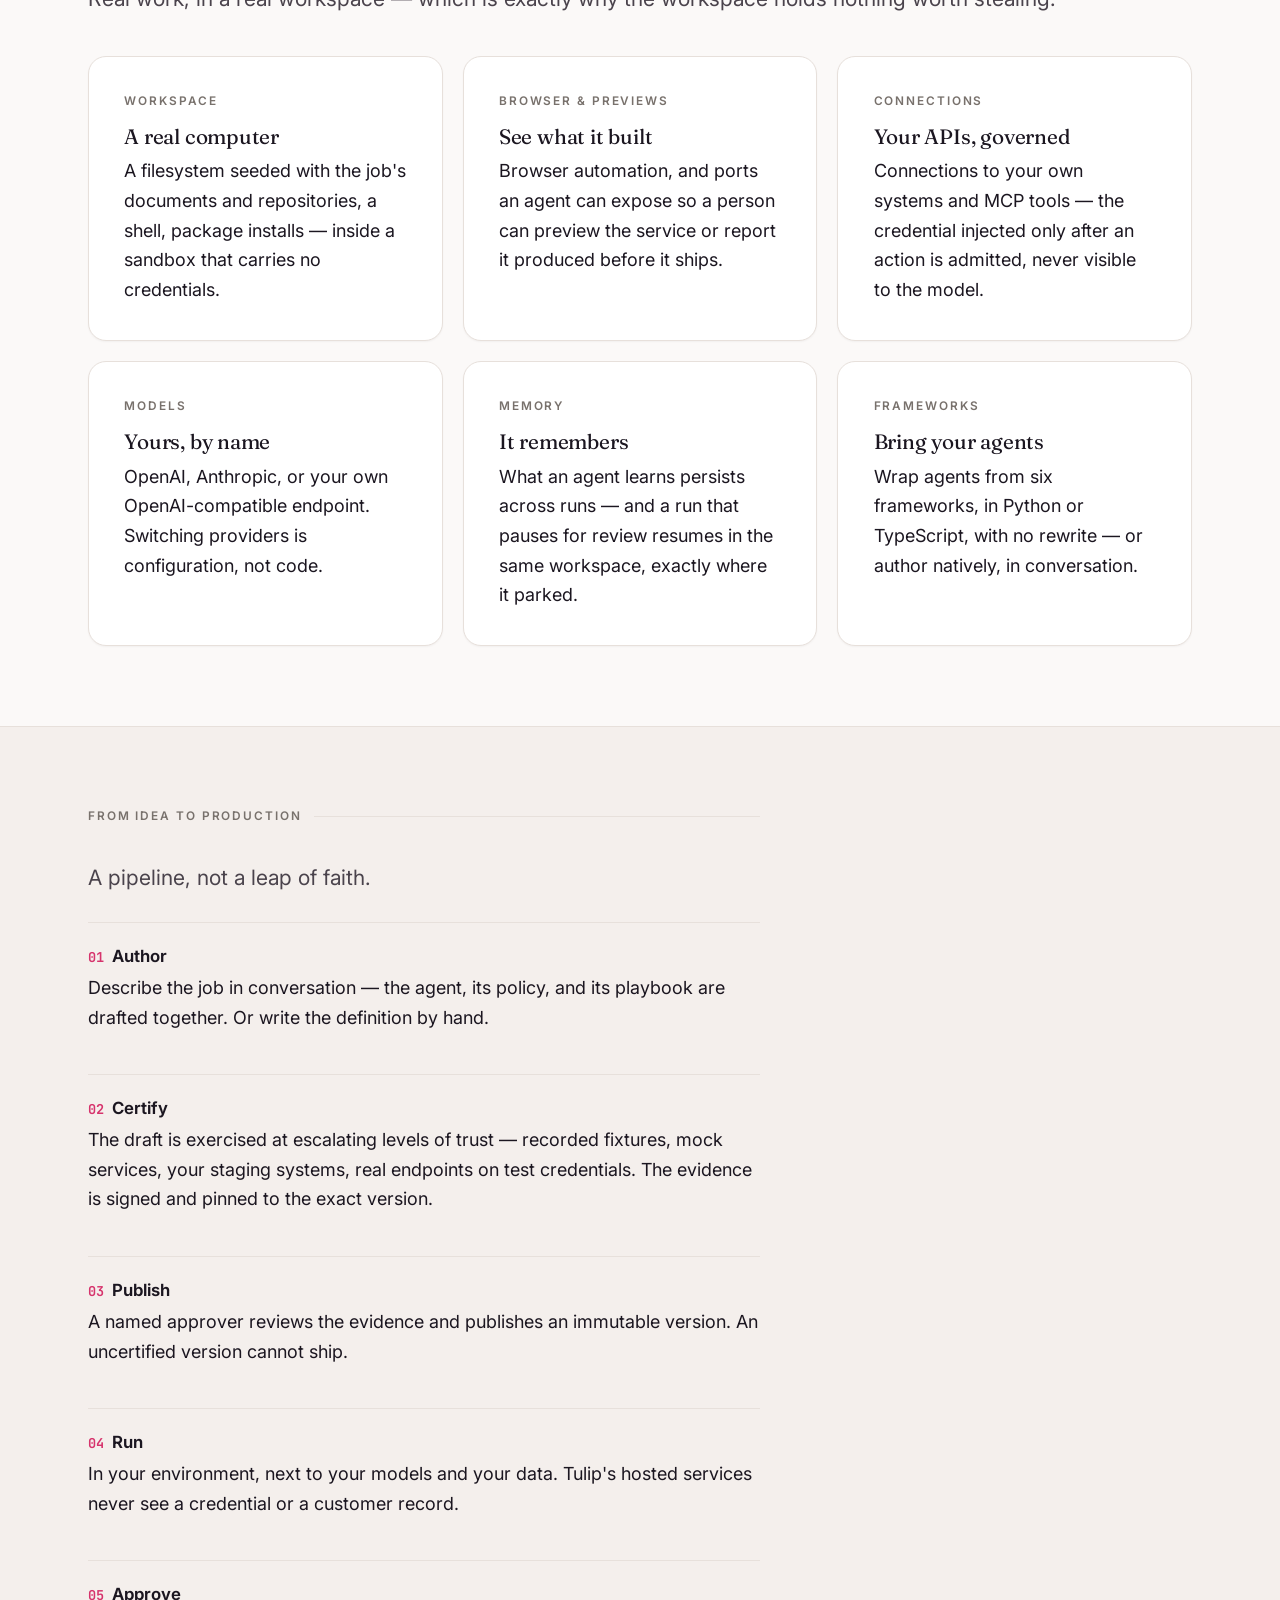
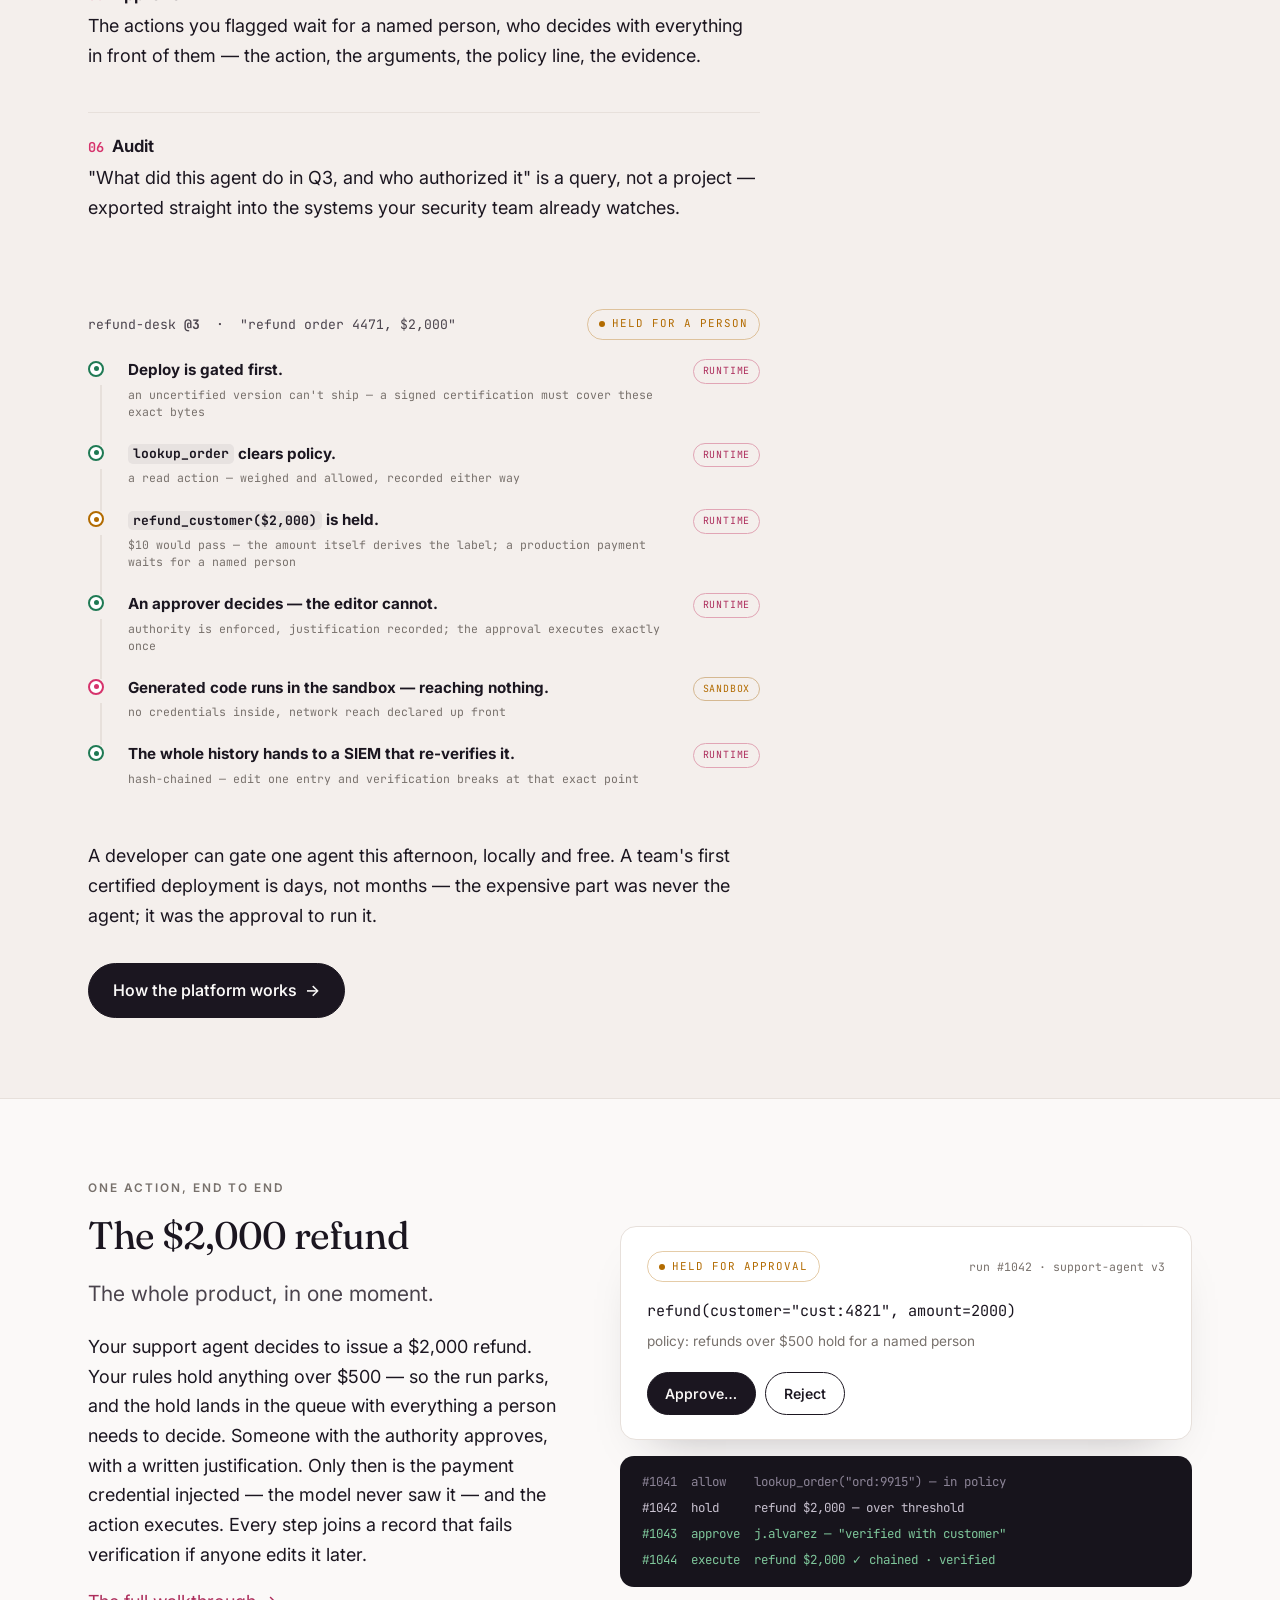
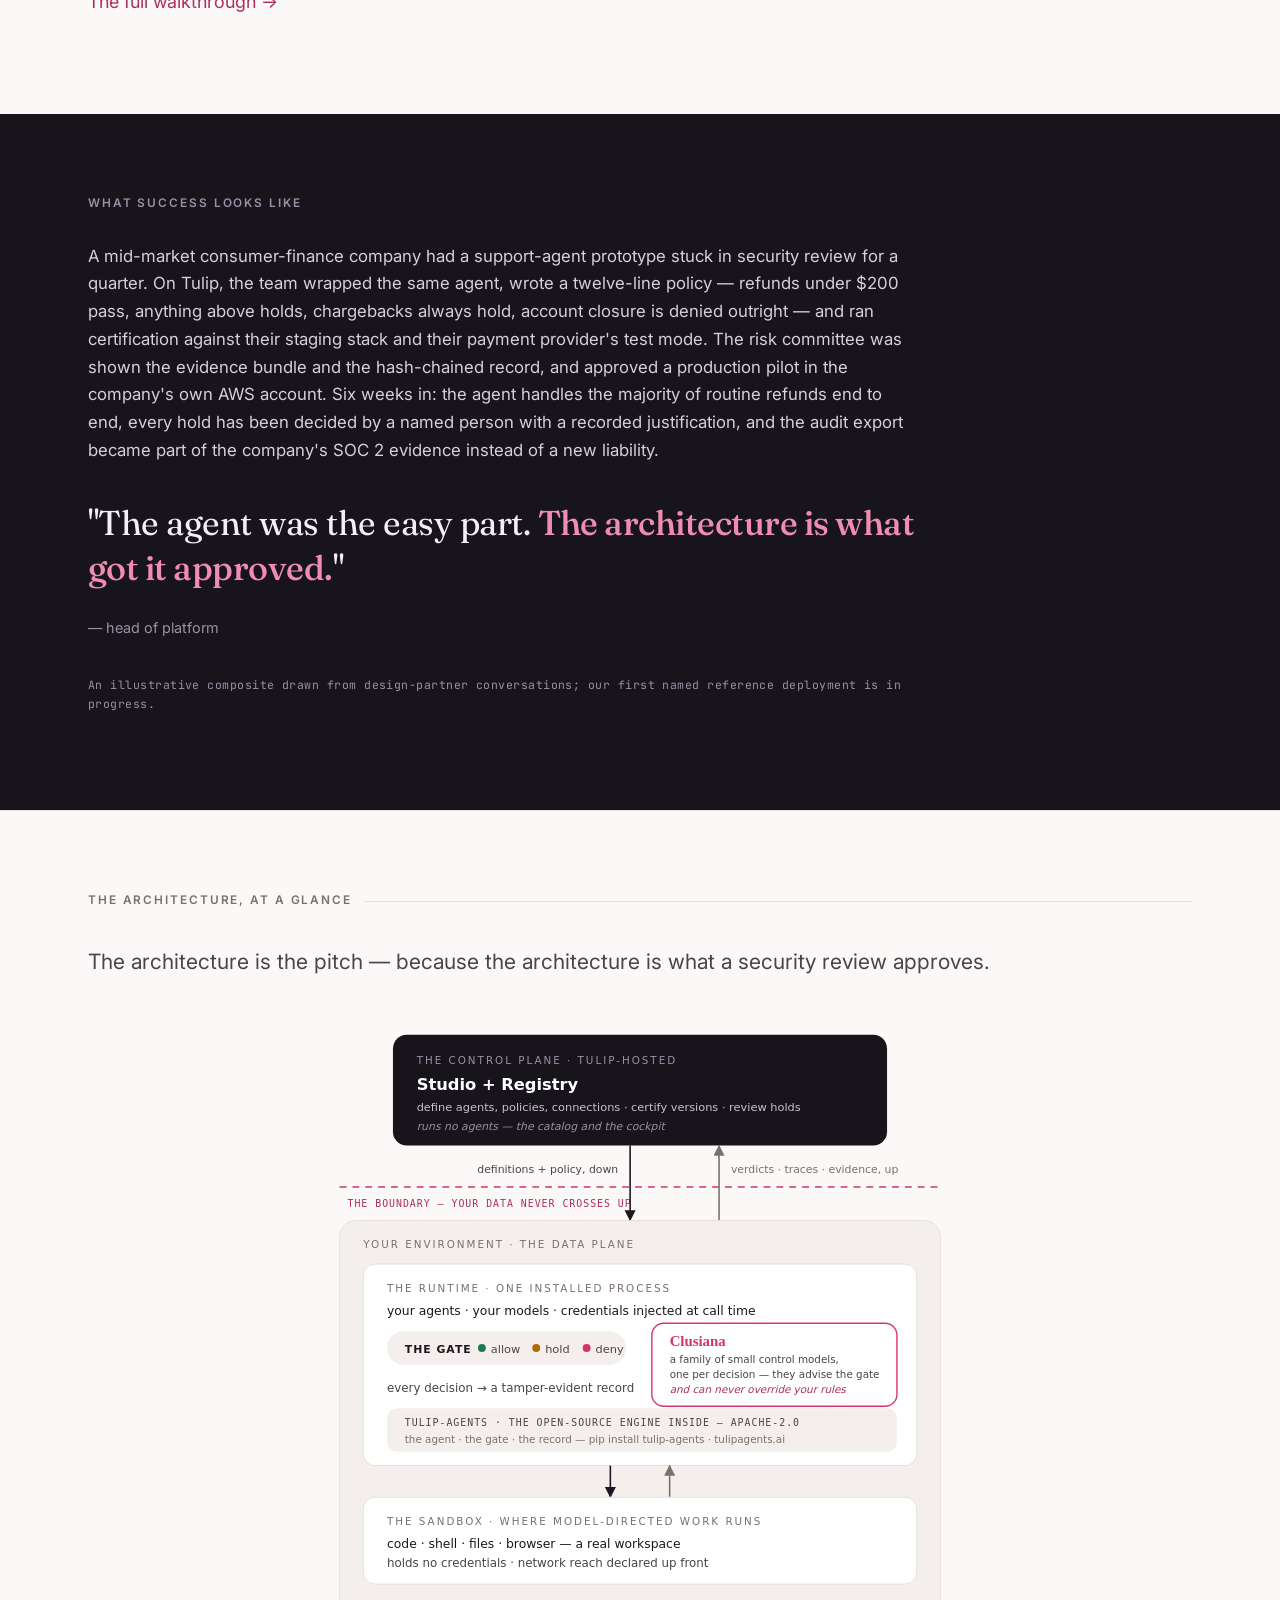
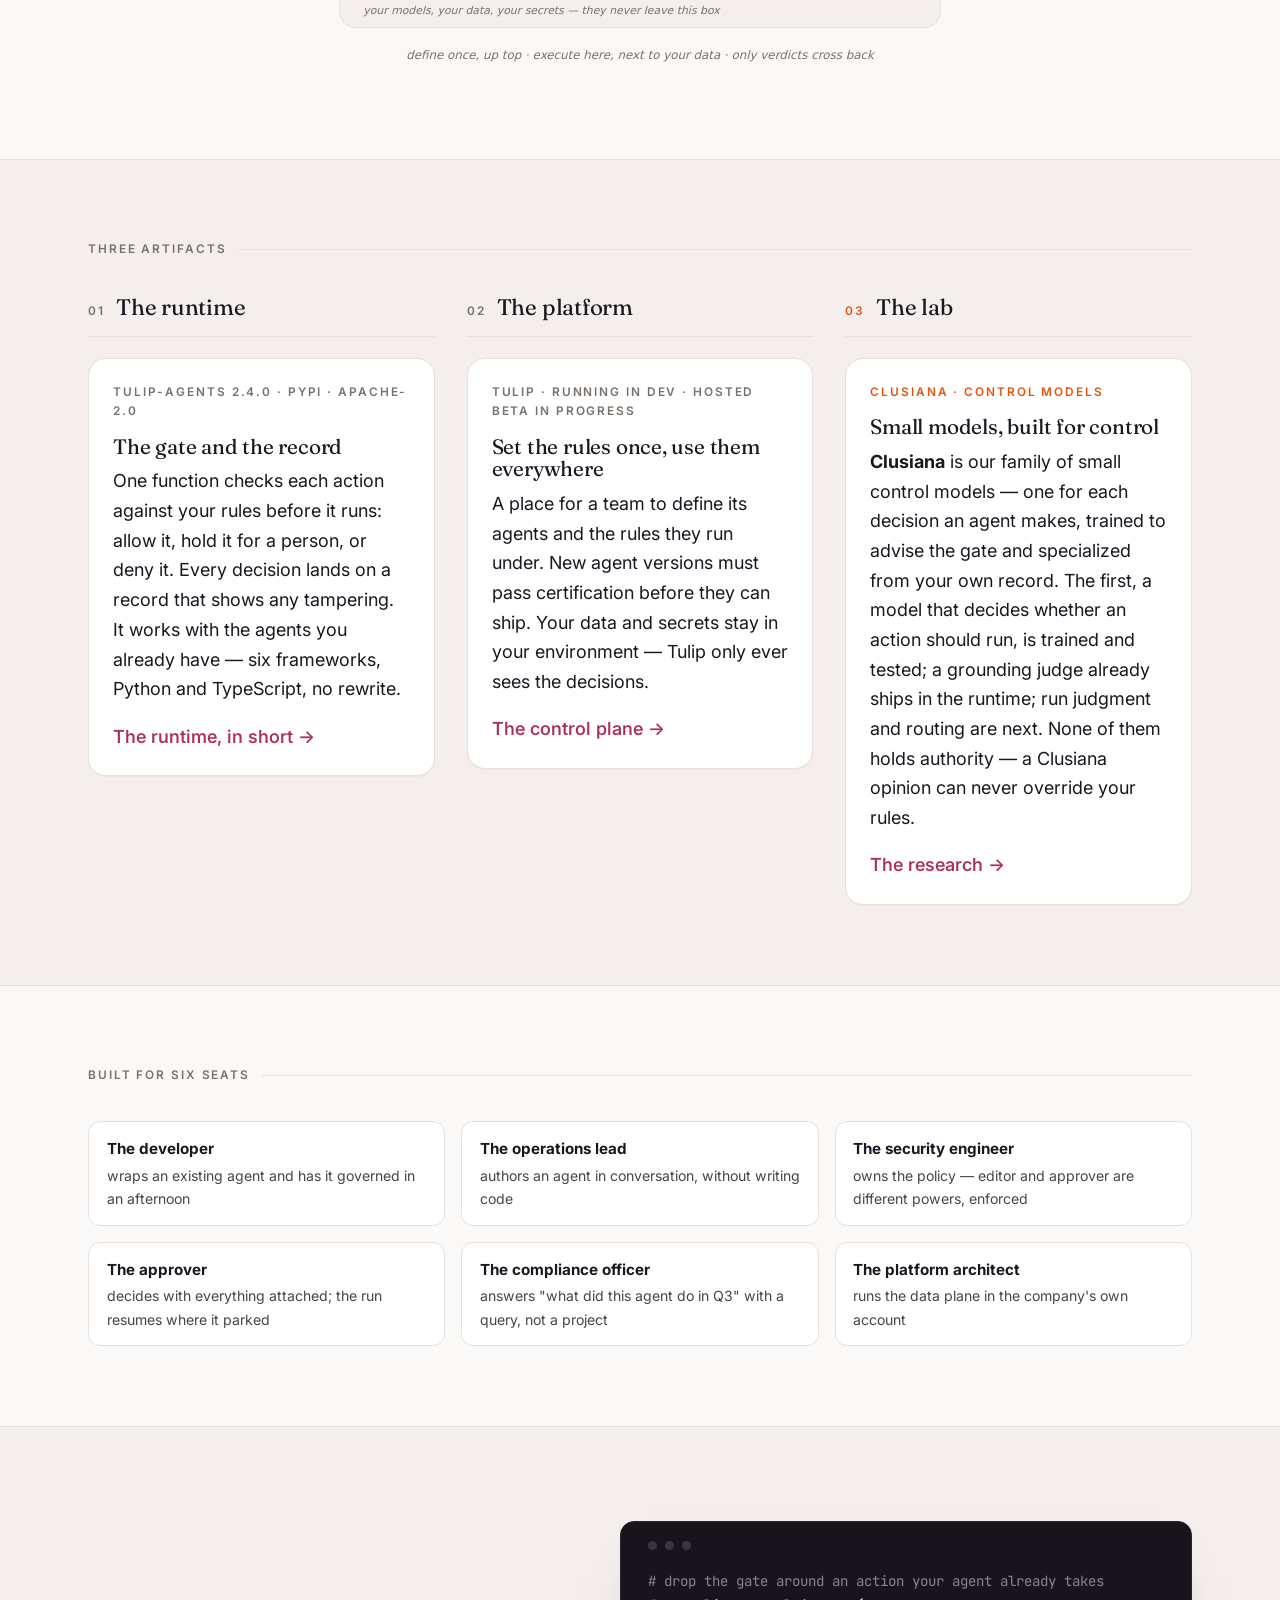
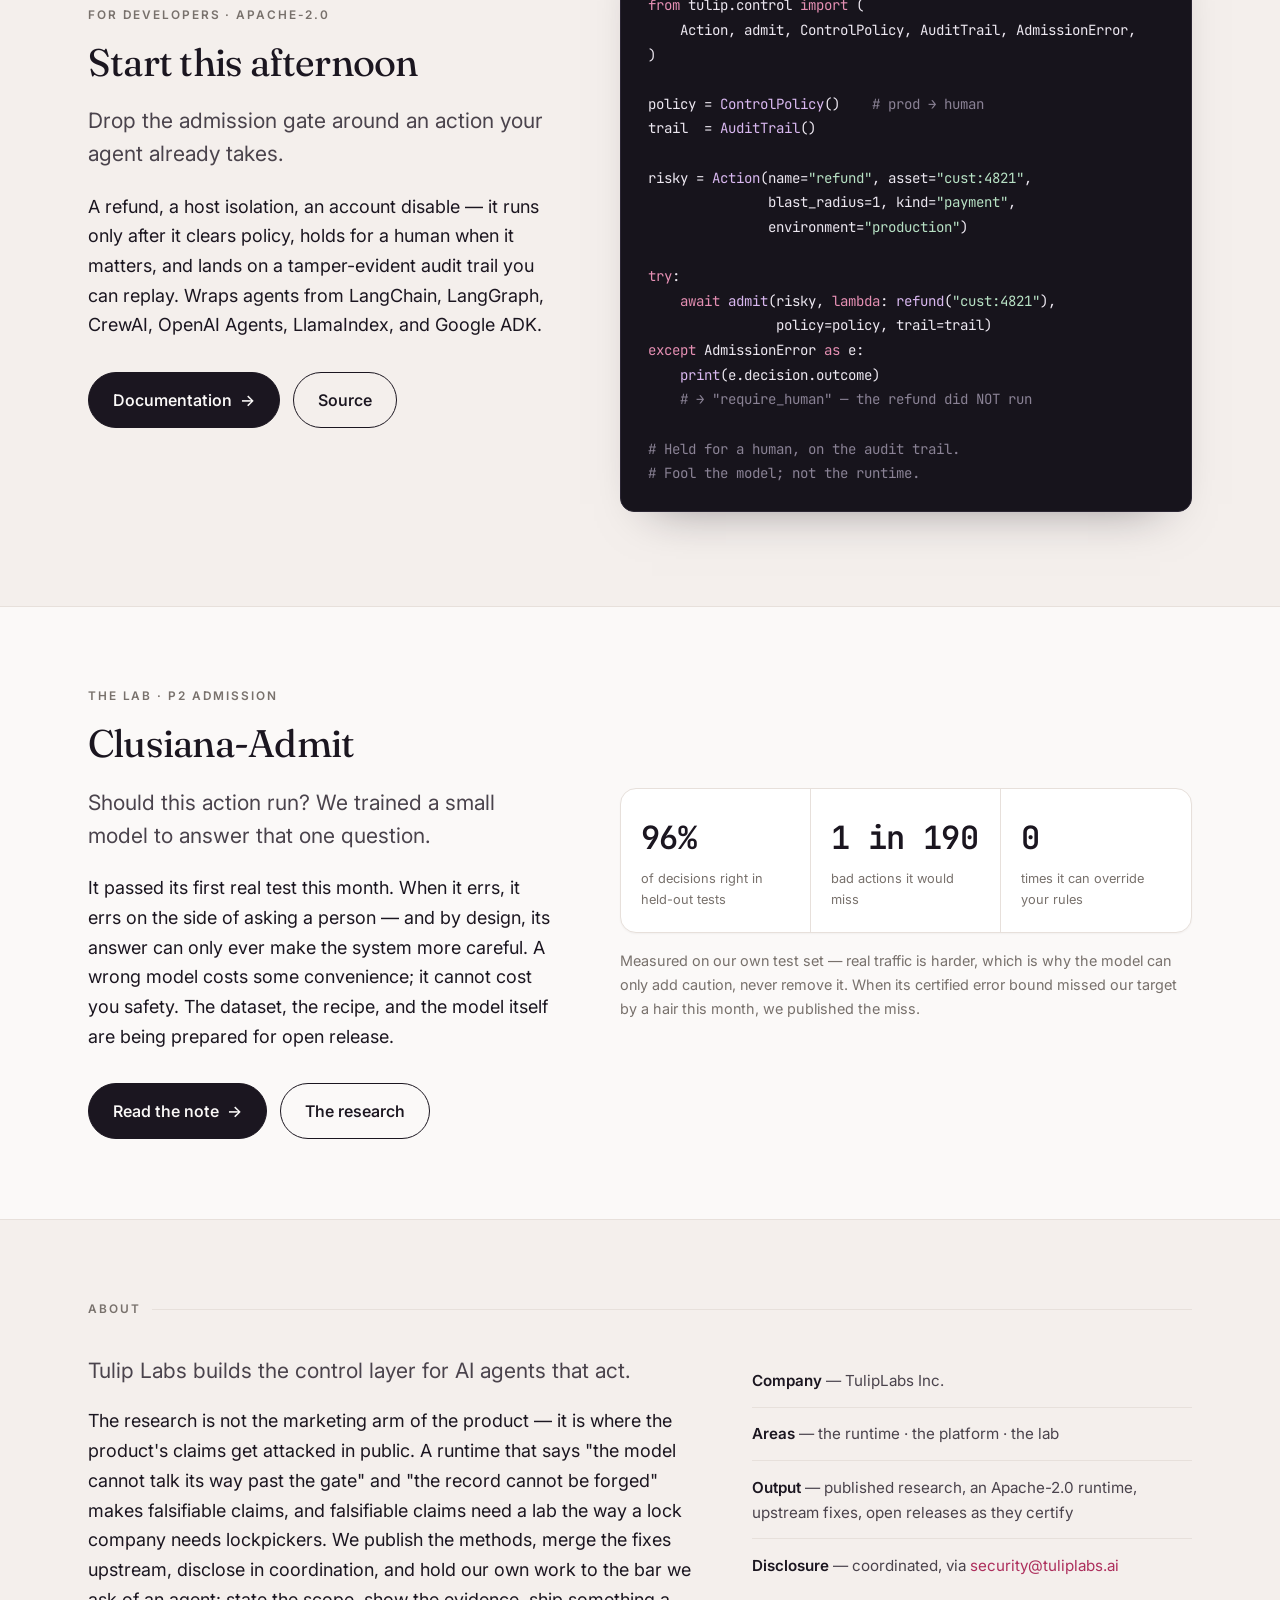
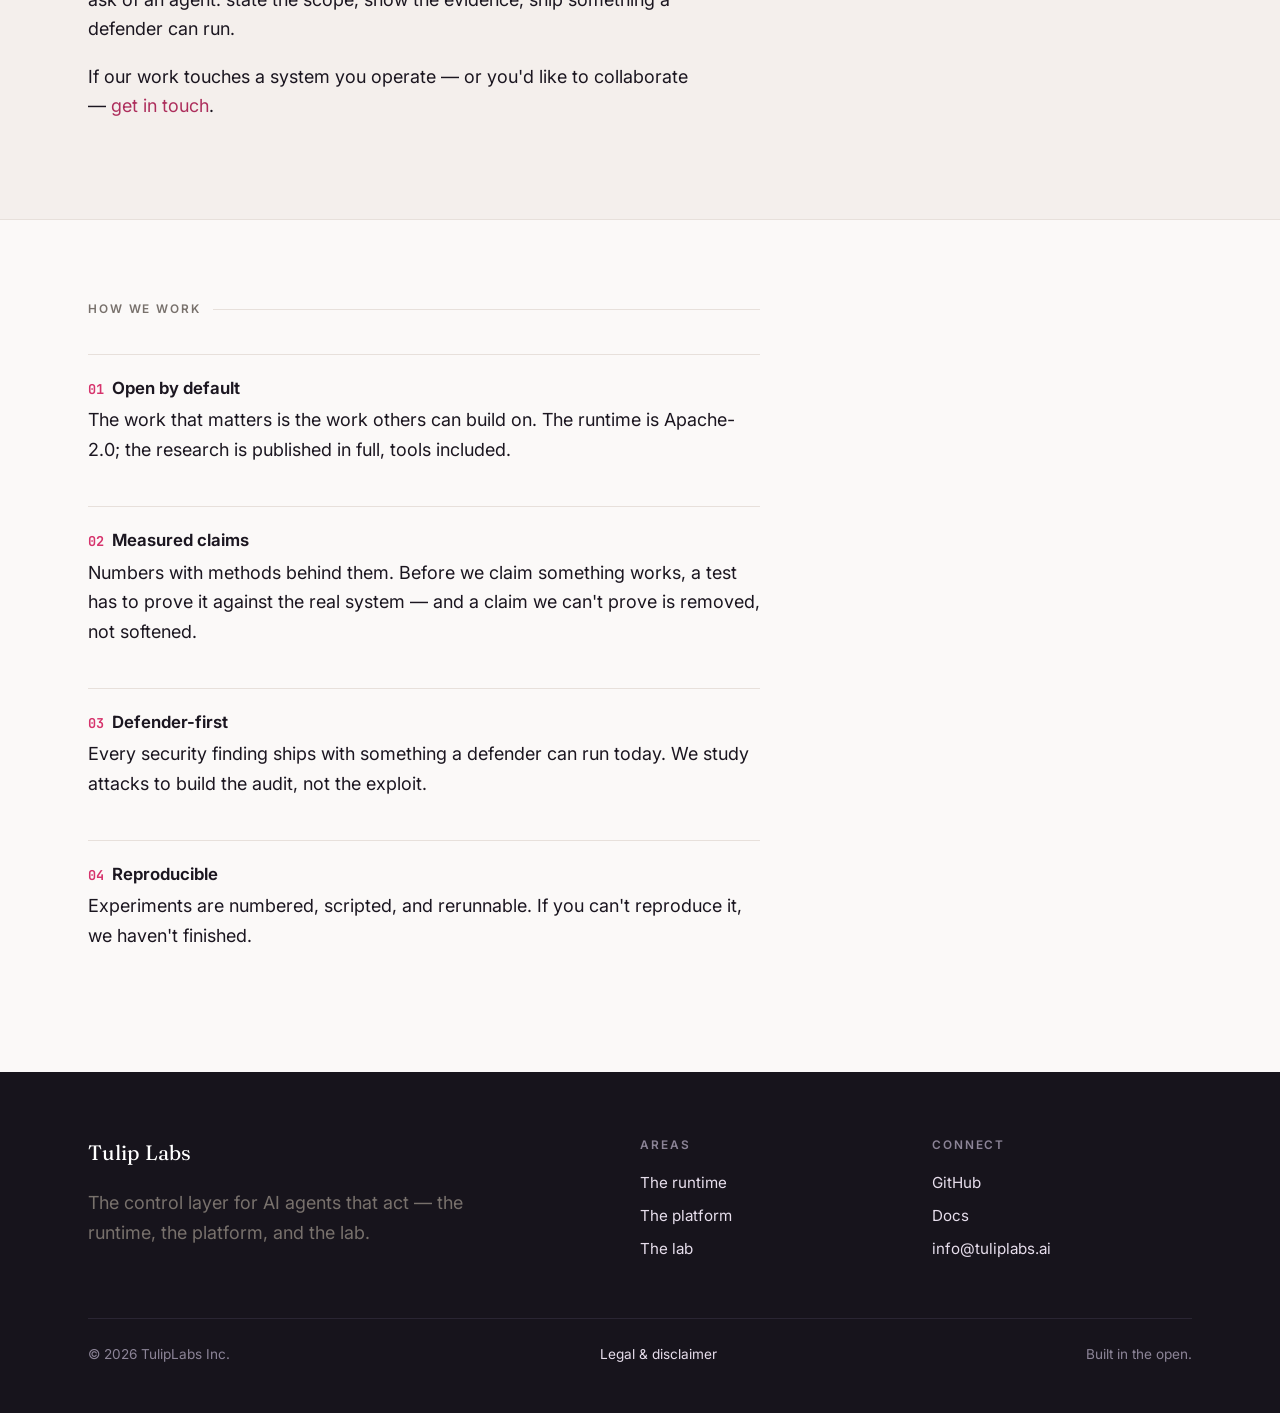
==== commit aad1b7b8: "Connect the hero to the top bar (0.75rem), match tulipagents.ai" ====
--- a/index.html
+++ b/index.html
@@ -38,7 +38,7 @@
   <link rel="preconnect" href="https://fonts.googleapis.com">
   <link rel="preconnect" href="https://fonts.gstatic.com" crossorigin>
   <link href="https://fonts.googleapis.com/css2?family=Fraunces:ital,opsz,wght@0,9..144,360..600;1,9..144,400..560&family=Inter:wght@400;500;600;650&family=JetBrains+Mono:wght@500;600&display=swap" rel="stylesheet">
-  <link rel="stylesheet" href="styles.css?v=8">
+  <link rel="stylesheet" href="styles.css?v=9">
 </head>
 <body>
 
@@ -425,6 +425,6 @@
   </div>
 </footer>
 
-<script src="site.js?v=8" defer></script>
+<script src="site.js?v=9" defer></script>
 </body>
 </html>
--- a/styles.css
+++ b/styles.css
@@ -126,7 +126,7 @@
 .btn:hover .arrow { transform: translateX(2px); }
 
 /* ---- hero ---------------------------------------------------------------- */
-.hero { padding-top: 1.25rem; padding-bottom: 3.5rem; }
+.hero { padding-top: 0.75rem; padding-bottom: 3rem; }
 .hero .col { max-width: 50rem; }
 .hero h1 .accent { color: var(--red); font-style: italic; }
 .pip { font-family: var(--mono); font-size: 0.85rem; color: var(--mute); margin-top: 1.6rem; }
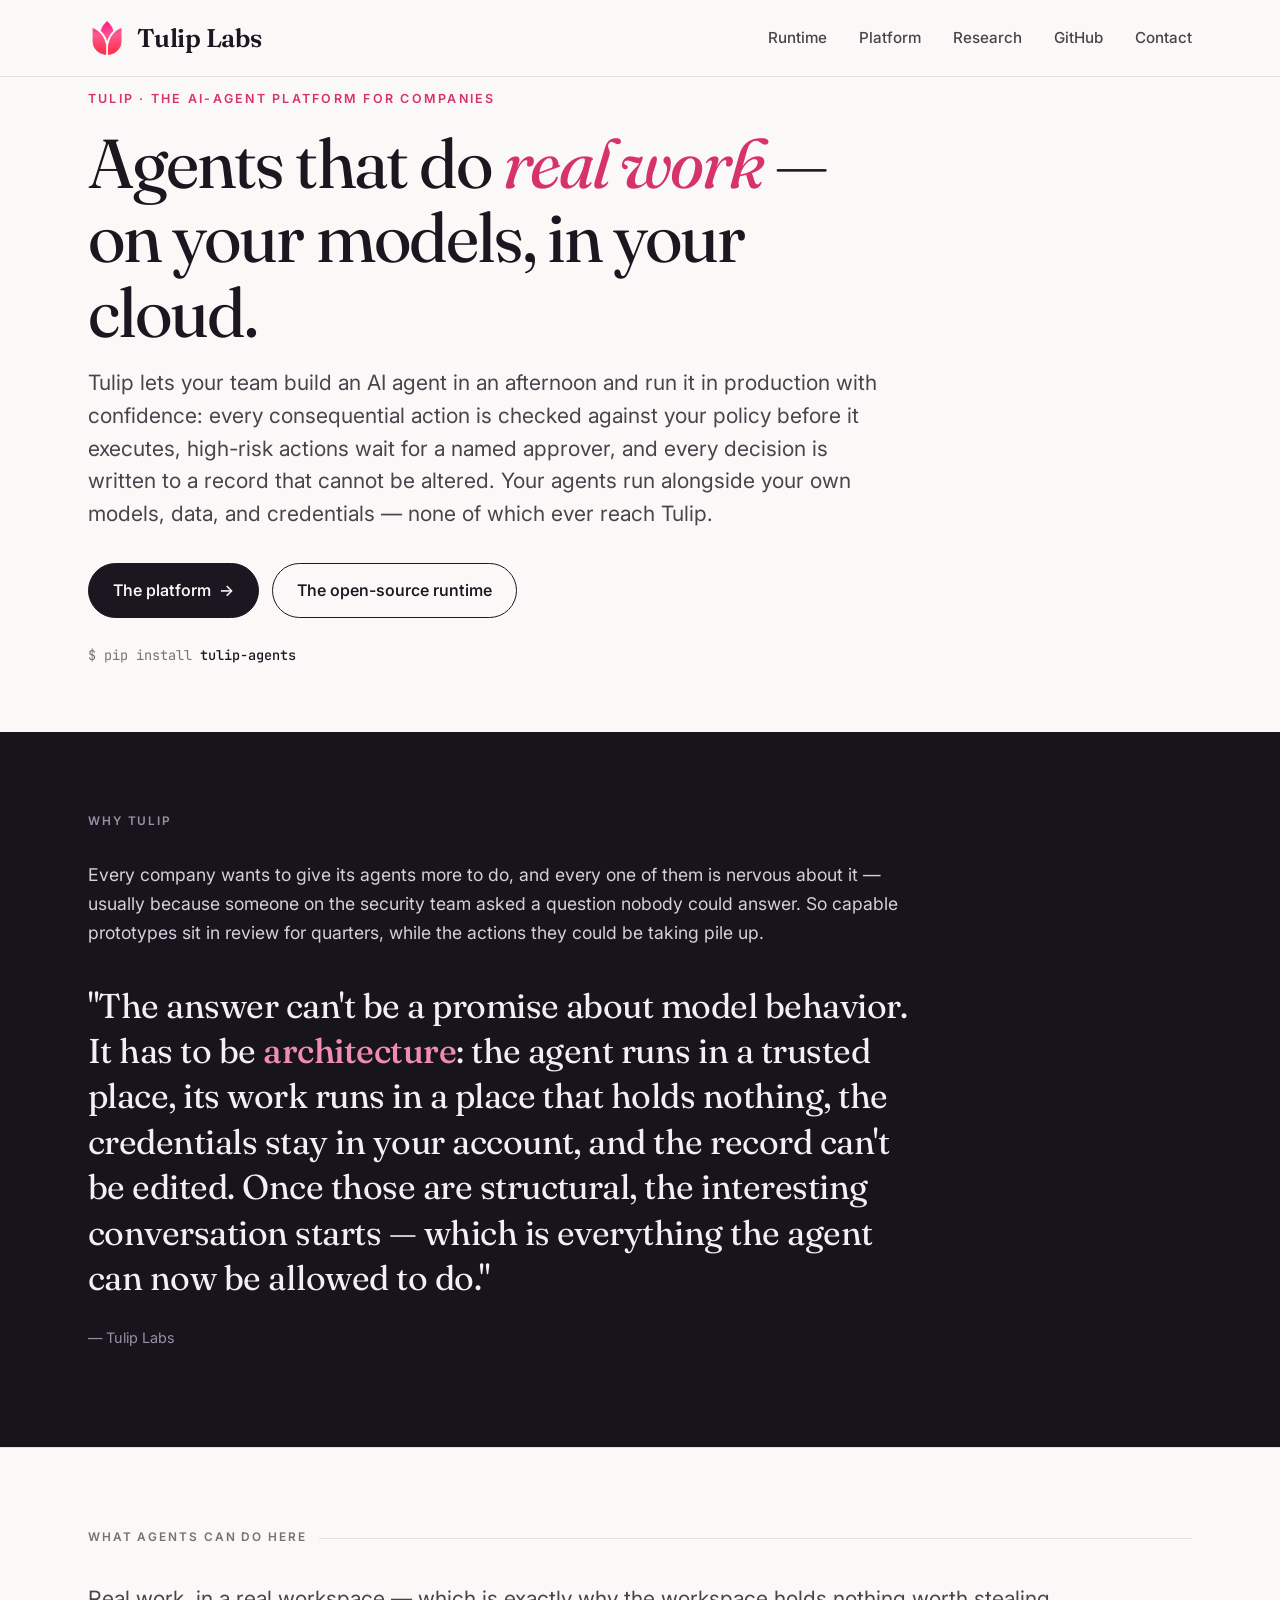
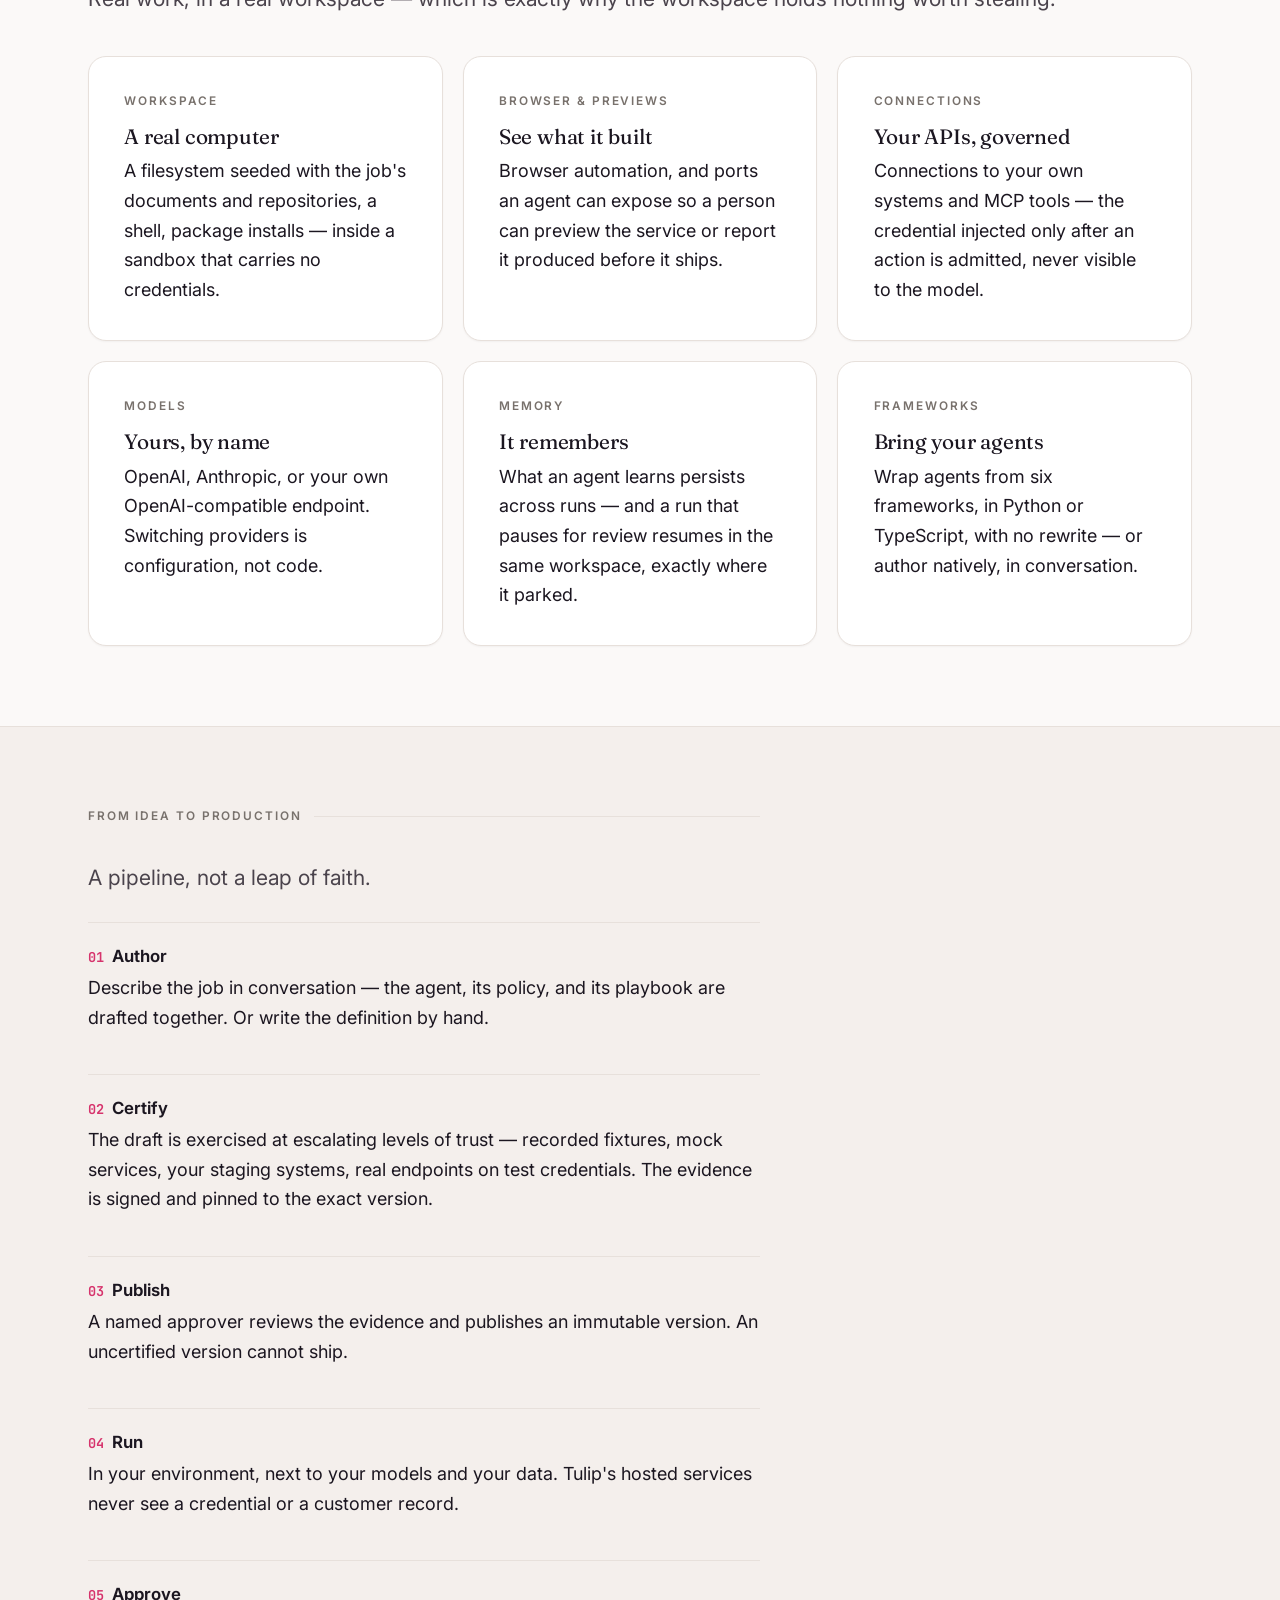
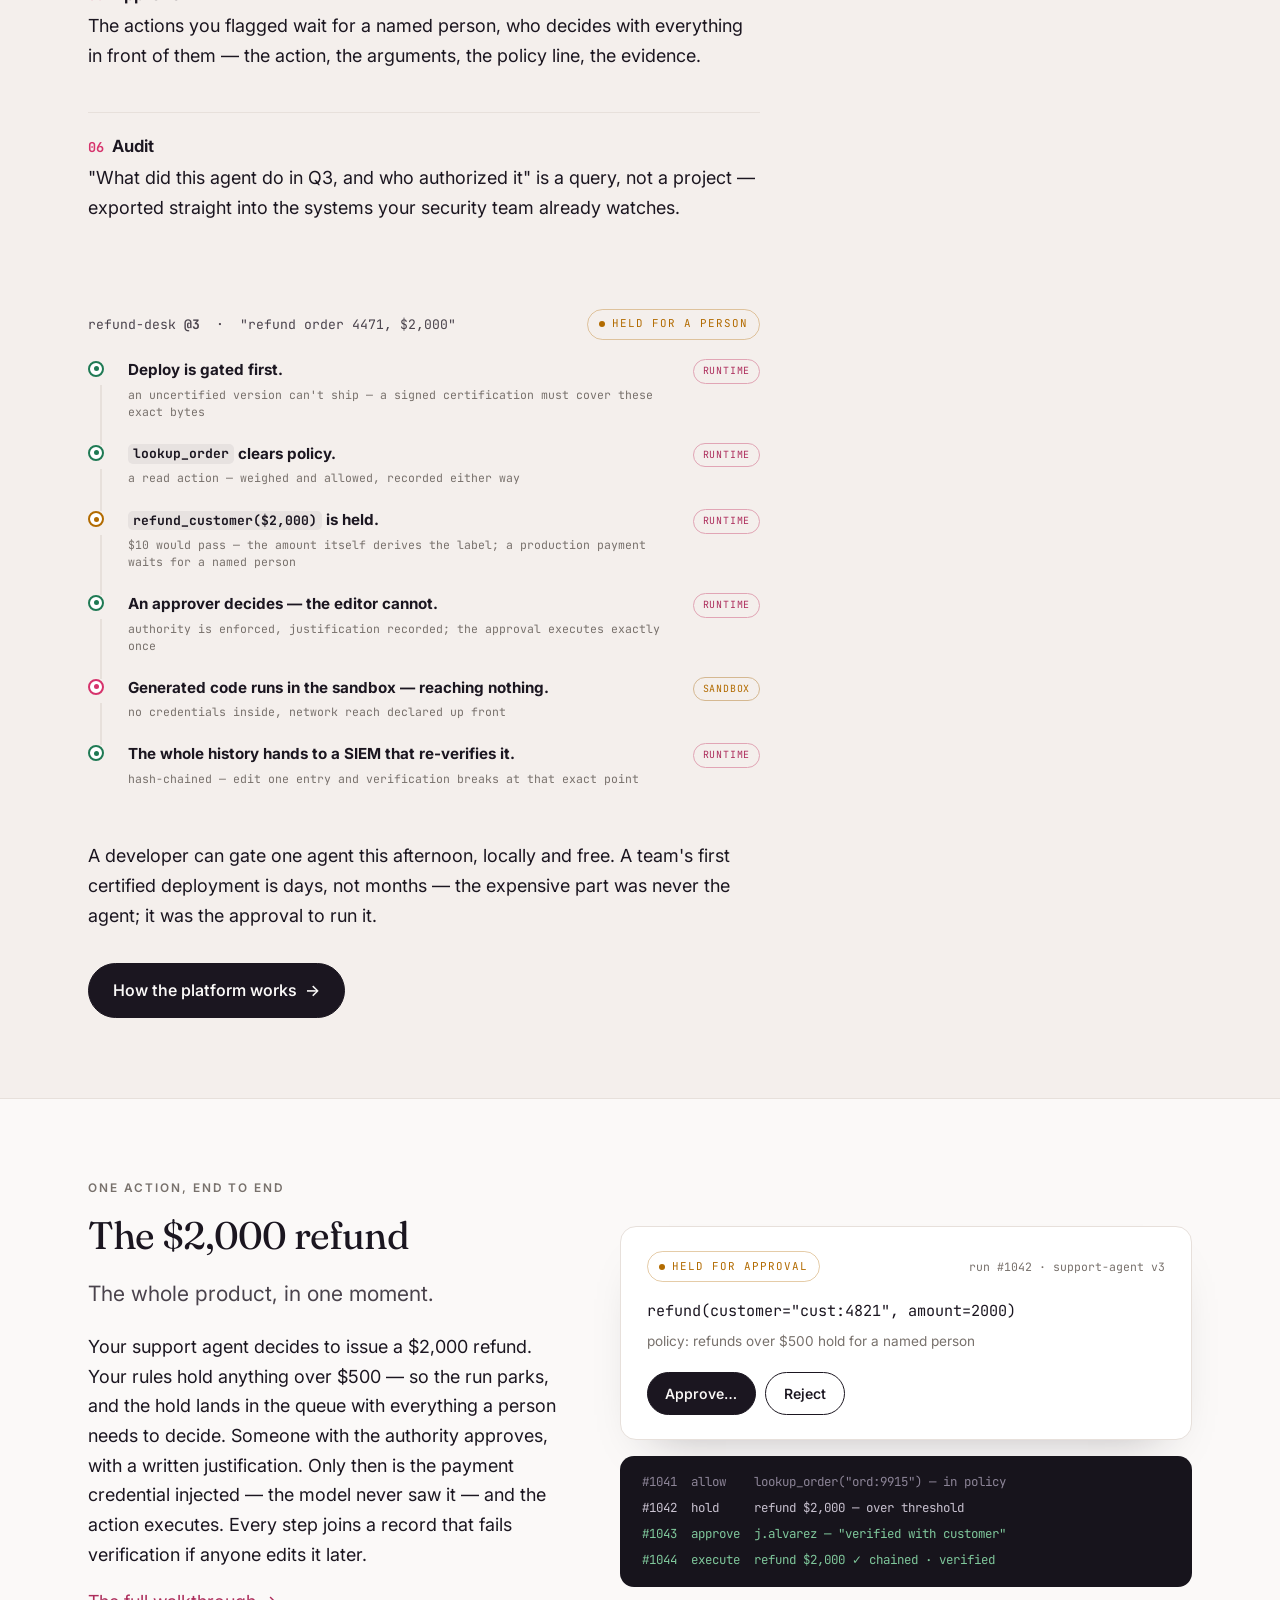
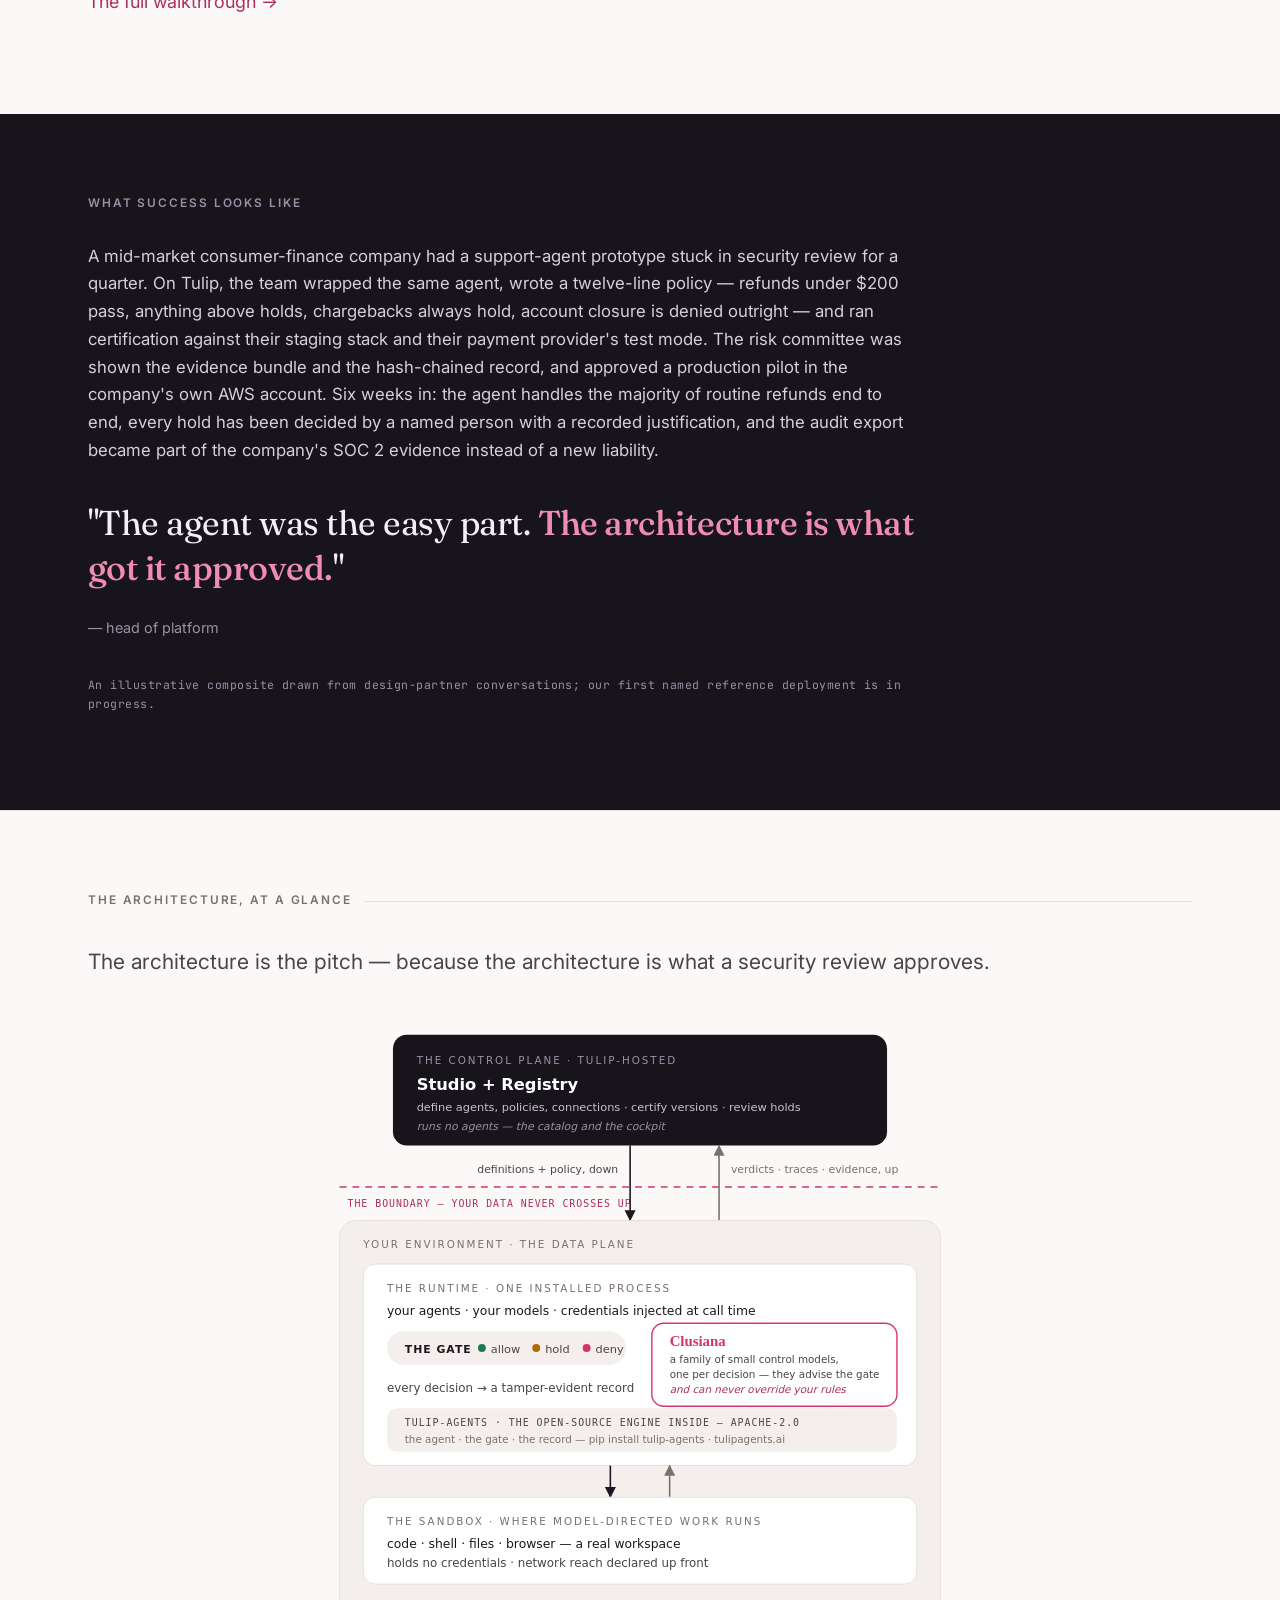
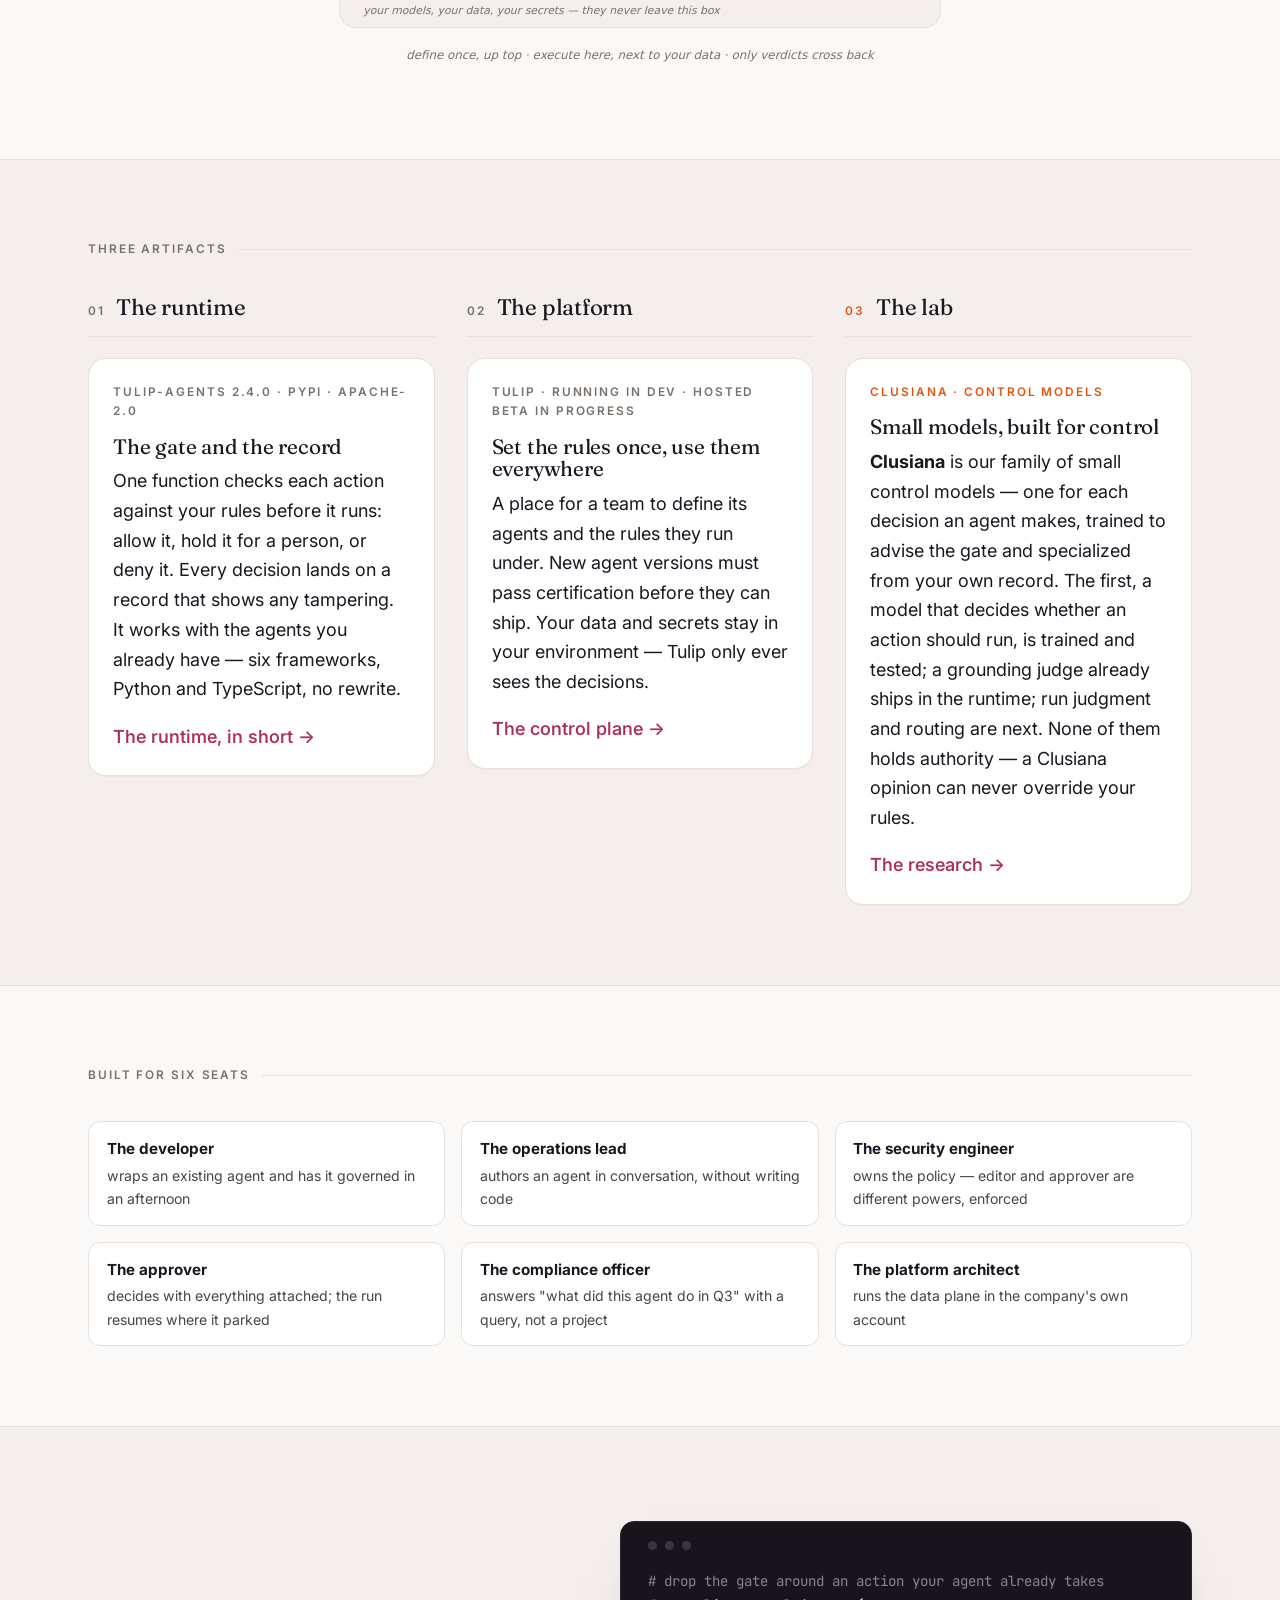
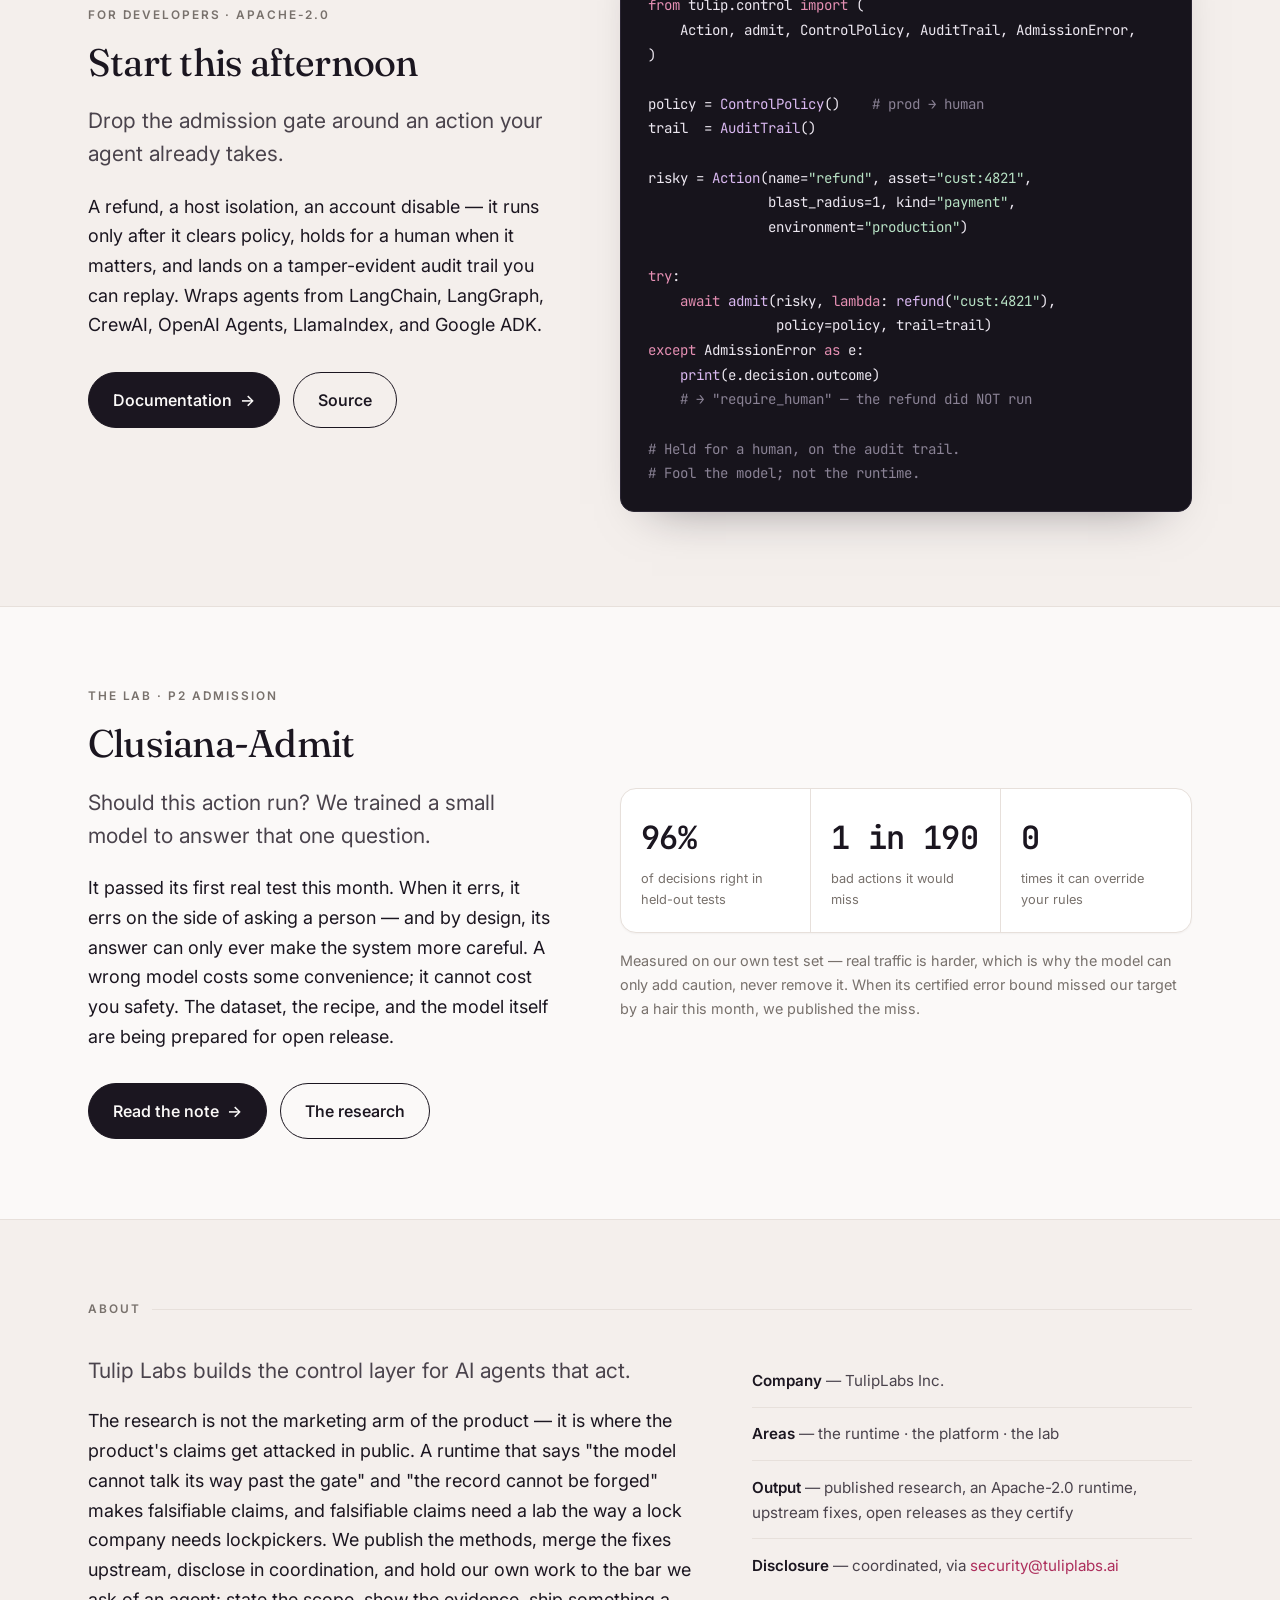
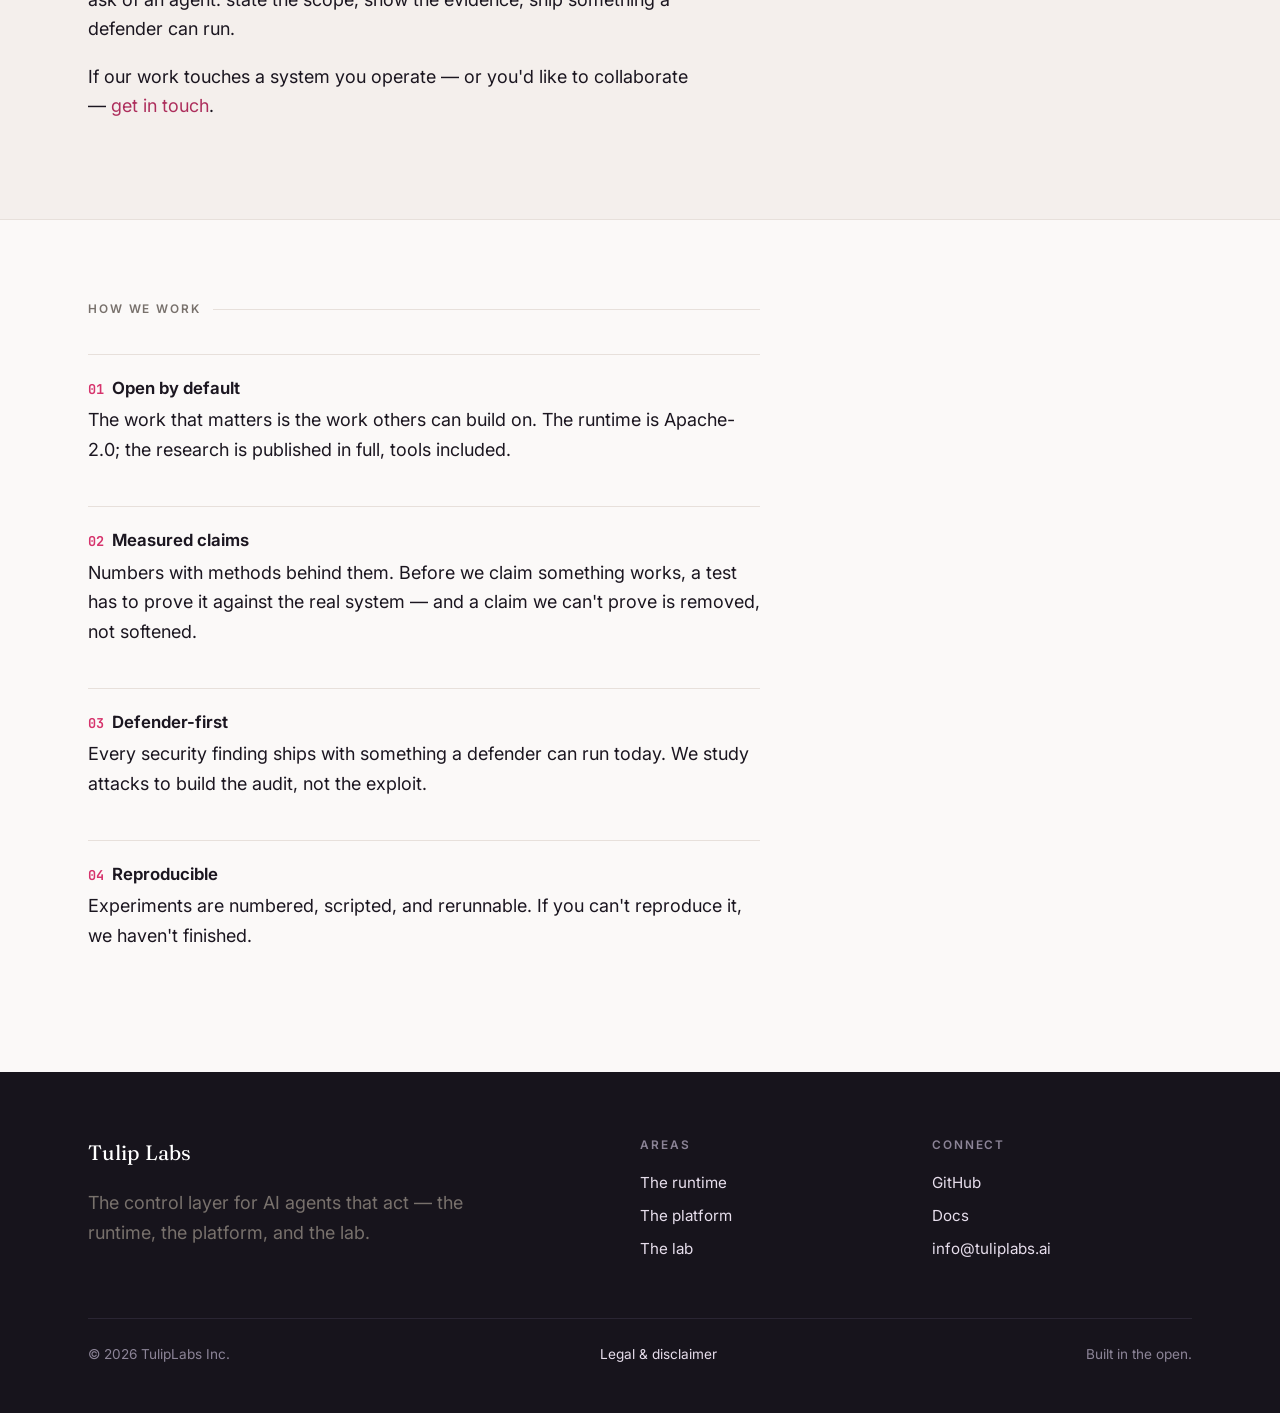
==== commit ec9fa44a: "Attribute the quote to the company, not a person" ====
--- a/index.html
+++ b/index.html
@@ -83,7 +83,7 @@
         <p class="label" style="margin-bottom:1.8rem">Why Tulip</p>
         <p style="font-size:1.1rem;color:#D6CFDC;margin-bottom:2.2rem">Every company wants to give its agents more to do, and every one of them is nervous about it — usually because someone on the security team asked a question nobody could answer. So capable prototypes sit in review for quarters, while the actions they could be taking pile up.</p>
         <p class="thesis">"The answer can't be a promise about model behavior. It has to be <b>architecture</b>: the agent runs in a trusted place, its work runs in a place that holds nothing, the credentials stay in your account, and the record can't be edited. Once those are structural, the interesting conversation starts — which is everything the agent can now be allowed to do."</p>
-        <p class="quote-attr">— Federico Kamelhar, founder, Tulip Labs</p>
+        <p class="quote-attr">— Tulip Labs</p>
       </div>
     </div>
   </section>
